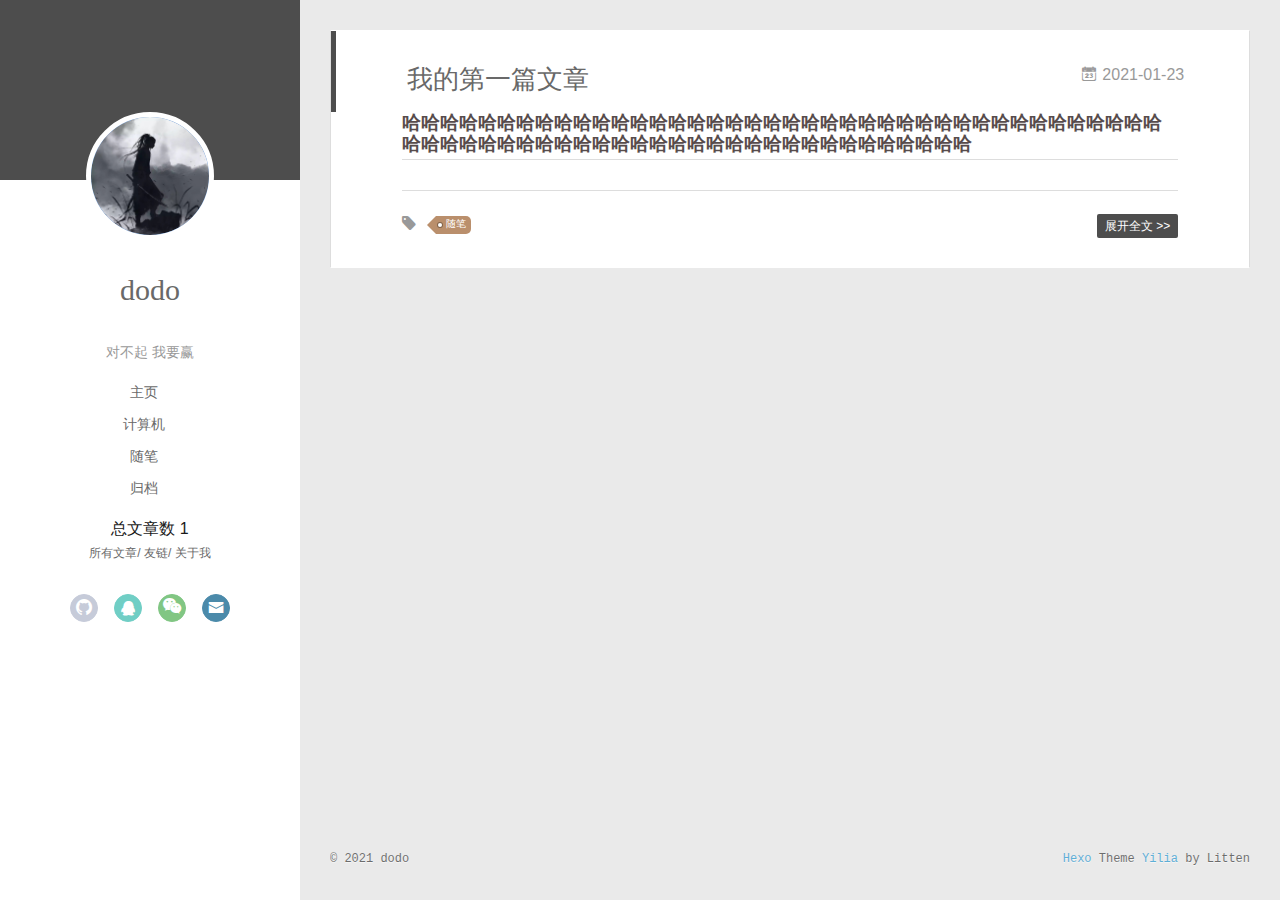
==== index.html @ e8fd7db4 "Site updated: 2021-01-23 18:17:33" ====
<!DOCTYPE html>
<html>
<head>
  <meta charset="utf-8">
  
  <meta name="renderer" content="webkit">
  <meta http-equiv="X-UA-Compatible" content="IE=edge" >
  <link rel="dns-prefetch" href="http://example.com">
  <title>dodoのBlog</title>
  <meta name="viewport" content="width=device-width, initial-scale=1, maximum-scale=1">
  <meta property="og:type" content="website">
<meta property="og:title" content="dodoのBlog">
<meta property="og:url" content="http://example.com/index.html">
<meta property="og:site_name" content="dodoのBlog">
<meta property="og:locale" content="zh_CN">
<meta property="article:author" content="dodo">
<meta name="twitter:card" content="summary">
  
    <link rel="alternative" href="/atom.xml" title="dodoのBlog" type="application/atom+xml">
  
  
    <link rel="icon" href="/assets/logo.png">
  
  <link rel="stylesheet" type="text/css" href="/./main.0cf68a.css">
  <style type="text/css">
  
    #container.show {
      background: linear-gradient(200deg,#a0cfe4,#e8c37e);
    }
  </style>
  

  

<meta name="generator" content="Hexo 5.3.0"></head>

<body>
  <div id="container" q-class="show:isCtnShow">
    <canvas id="anm-canvas" class="anm-canvas"></canvas>
    <div class="left-col" q-class="show:isShow">
      
<div class="overlay" style="background: #4d4d4d"></div>
<div class="intrude-less">
	<header id="header" class="inner">
		<a href="/" class="profilepic">
			<img src="/assets/head.jpg" class="js-avatar">
		</a>
		<hgroup>
		  <h1 class="header-author"><a href="/">dodo</a></h1>
		</hgroup>
		
		<p class="header-subtitle">对不起 我要赢</p>
		

		<nav class="header-menu">
			<ul>
			
				<li><a href="/">主页</a></li>
	        
				<li><a href="/tags/%E8%AE%A1%E7%AE%97%E6%9C%BA/">计算机</a></li>
	        
				<li><a href="/tags/%E9%9A%8F%E7%AC%94/">随笔</a></li>
	        
				<li><a href="/archives/index.html">归档</a></li>
	        
			</ul>
		</nav>
		<nav>
   			 总文章数 1
		</nav>
		<nav class="header-smart-menu">
    		
    			
    			<a q-on="click: openSlider(e, 'innerArchive')" href="javascript:void(0)">所有文章</a>
    			
            
    			
    			<a q-on="click: openSlider(e, 'friends')" href="javascript:void(0)">友链</a>
    			
            
    			
    			<a q-on="click: openSlider(e, 'aboutme')" href="javascript:void(0)">关于我</a>
    			
            
		</nav>
		<nav class="header-nav">
			<div class="social">
				
					<a class="github" target="_blank" href="https://github.com/dodo1118" title="github"><i class="icon-github"></i></a>
		        
					<a class="qq" target="_blank" href="/assets/qq.jpg" title="qq"><i class="icon-qq"></i></a>
		        
					<a class="weixin" target="_blank" href="/assets/wechat.jpg" title="weixin"><i class="icon-weixin"></i></a>
		        
					<a class="mail" target="_blank" href="mailto:2309106919@qq.com" title="mail"><i class="icon-mail"></i></a>
		        
			</div>
		</nav>
	</header>		
</div>

    </div>
    <div class="mid-col" q-class="show:isShow,hide:isShow|isFalse">
      
<nav id="mobile-nav">
  	<div class="overlay js-overlay" style="background: #4d4d4d"></div>
	<div class="btnctn js-mobile-btnctn">
  		<div class="slider-trigger list" q-on="click: openSlider(e)"><i class="icon icon-sort"></i></div>
	</div>
	<div class="intrude-less">
		<header id="header" class="inner">
			<div class="profilepic">
				<img src="/assets/head.jpg" class="js-avatar">
			</div>
			<hgroup>
			  <h1 class="header-author js-header-author">dodo</h1>
			</hgroup>
			
			<p class="header-subtitle"><i class="icon icon-quo-left"></i>对不起 我要赢<i class="icon icon-quo-right"></i></p>
			
			
			
				
			
				
			
				
			
				
			
			
			
			<nav class="header-nav">
				<div class="social">
					
						<a class="github" target="_blank" href="https://github.com/dodo1118" title="github"><i class="icon-github"></i></a>
			        
						<a class="qq" target="_blank" href="/assets/qq.jpg" title="qq"><i class="icon-qq"></i></a>
			        
						<a class="weixin" target="_blank" href="/assets/wechat.jpg" title="weixin"><i class="icon-weixin"></i></a>
			        
						<a class="mail" target="_blank" href="mailto:2309106919@qq.com" title="mail"><i class="icon-mail"></i></a>
			        
				</div>
			</nav>

			<nav class="header-menu js-header-menu">
				<ul style="width: 70%">
				
				
					<li style="width: 25%"><a href="/">主页</a></li>
		        
					<li style="width: 25%"><a href="/tags/%E8%AE%A1%E7%AE%97%E6%9C%BA/">计算机</a></li>
		        
					<li style="width: 25%"><a href="/tags/%E9%9A%8F%E7%AC%94/">随笔</a></li>
		        
					<li style="width: 25%"><a href="/archives/index.html">归档</a></li>
		        
				</ul>
			</nav>
		</header>				
	</div>
	<div class="mobile-mask" style="display:none" q-show="isShow"></div>
</nav>

      <div id="wrapper" class="body-wrap">
        <div class="menu-l">
          <div class="canvas-wrap">
            <canvas data-colors="#eaeaea" data-sectionHeight="100" data-contentId="js-content" id="myCanvas1" class="anm-canvas"></canvas>
          </div>
          <div id="js-content" class="content-ll">
            
  
    <article id="post-我的第一篇文章" class="article article-type-post  article-index" itemscope itemprop="blogPost">
  <div class="article-inner">
    
      <header class="article-header">
        
  
    <h1 itemprop="name">
      <a class="article-title" href="/2021/01/23/%E6%88%91%E7%9A%84%E7%AC%AC%E4%B8%80%E7%AF%87%E6%96%87%E7%AB%A0/">我的第一篇文章</a>
    </h1>
  

        
        <a href="/2021/01/23/%E6%88%91%E7%9A%84%E7%AC%AC%E4%B8%80%E7%AF%87%E6%96%87%E7%AB%A0/" class="archive-article-date">
  	<time datetime="2021-01-23T09:23:35.000Z" itemprop="datePublished"><i class="icon-calendar icon"></i>2021-01-23</time>
</a>
        
      </header>
    
    <div class="article-entry" itemprop="articleBody">
      
        <h3 id="哈哈哈哈哈哈哈哈哈哈哈哈哈哈哈哈哈哈哈哈哈哈哈哈哈哈哈哈哈哈哈哈哈哈哈哈哈哈哈哈哈哈哈哈哈哈哈哈哈哈哈哈哈哈哈哈哈哈哈哈哈哈哈哈哈哈哈哈哈哈哈哈哈哈哈哈哈哈哈哈哈哈哈哈哈哈哈哈哈哈哈哈哈哈哈哈哈哈哈哈哈哈哈哈哈哈哈哈哈哈哈哈哈哈哈哈哈哈哈哈哈哈哈哈哈哈哈哈哈哈哈哈哈哈哈哈哈哈哈哈哈哈哈哈哈哈哈哈哈哈哈哈哈哈哈哈哈哈哈哈哈哈哈哈哈哈哈哈哈哈哈哈哈哈哈哈哈哈哈哈哈哈哈哈哈哈哈哈哈哈哈哈哈哈哈哈哈哈哈哈哈哈哈哈哈哈哈哈哈哈哈哈哈哈哈哈哈哈哈哈哈哈哈哈哈哈哈哈哈哈哈哈哈哈哈哈哈哈哈哈哈哈哈哈哈哈哈哈哈哈哈哈哈哈哈哈哈哈哈哈哈哈哈哈哈哈哈哈哈哈哈哈哈哈哈哈哈哈哈哈哈哈哈哈哈哈哈哈哈哈哈哈哈哈哈哈哈哈哈哈哈哈哈哈哈哈哈哈哈哈哈哈哈哈哈哈哈哈哈哈哈哈哈哈哈哈哈哈哈哈哈哈哈哈哈哈哈哈哈哈哈哈哈哈哈哈哈哈哈哈哈哈哈哈哈哈哈哈哈哈哈哈哈哈哈哈哈哈哈哈哈哈哈哈哈哈哈哈哈哈哈哈哈哈哈哈哈哈哈哈哈哈哈哈哈哈哈哈哈哈哈哈哈哈哈哈哈哈哈哈哈哈哈哈哈哈哈哈哈哈哈哈哈哈哈哈哈哈哈哈哈哈"><a href="#哈哈哈哈哈哈哈哈哈哈哈哈哈哈哈哈哈哈哈哈哈哈哈哈哈哈哈哈哈哈哈哈哈哈哈哈哈哈哈哈哈哈哈哈哈哈哈哈哈哈哈哈哈哈哈哈哈哈哈哈哈哈哈哈哈哈哈哈哈哈哈哈哈哈哈哈哈哈哈哈哈哈哈哈哈哈哈哈哈哈哈哈哈哈哈哈哈哈哈哈哈哈哈哈哈哈哈哈哈哈哈哈哈哈哈哈哈哈哈哈哈哈哈哈哈哈哈哈哈哈哈哈哈哈哈哈哈哈哈哈哈哈哈哈哈哈哈哈哈哈哈哈哈哈哈哈哈哈哈哈哈哈哈哈哈哈哈哈哈哈哈哈哈哈哈哈哈哈哈哈哈哈哈哈哈哈哈哈哈哈哈哈哈哈哈哈哈哈哈哈哈哈哈哈哈哈哈哈哈哈哈哈哈哈哈哈哈哈哈哈哈哈哈哈哈哈哈哈哈哈哈哈哈哈哈哈哈哈哈哈哈哈哈哈哈哈哈哈哈哈哈哈哈哈哈哈哈哈哈哈哈哈哈哈哈哈哈哈哈哈哈哈哈哈哈哈哈哈哈哈哈哈哈哈哈哈哈哈哈哈哈哈哈哈哈哈哈哈哈哈哈哈哈哈哈哈哈哈哈哈哈哈哈哈哈哈哈哈哈哈哈哈哈哈哈哈哈哈哈哈哈哈哈哈哈哈哈哈哈哈哈哈哈哈哈哈哈哈哈哈哈哈哈哈哈哈哈哈哈哈哈哈哈哈哈哈哈哈哈哈哈哈哈哈哈哈哈哈哈哈哈哈哈哈哈哈哈哈哈哈哈哈哈哈哈哈哈哈哈哈哈哈哈哈哈哈哈哈哈哈哈哈哈哈哈哈哈哈哈哈哈哈哈哈哈哈哈哈哈哈哈哈" class="headerlink" title="哈哈哈哈哈哈哈哈哈哈哈哈哈哈哈哈哈哈哈哈哈哈哈哈哈哈哈哈哈哈哈哈哈哈哈哈哈哈哈哈哈哈哈哈哈哈哈哈哈哈哈哈哈哈哈哈哈哈哈哈哈哈哈哈哈哈哈哈哈哈哈哈哈哈哈哈哈哈哈哈哈哈哈哈哈哈哈哈哈哈哈哈哈哈哈哈哈哈哈哈哈哈哈哈哈哈哈哈哈哈哈哈哈哈哈哈哈哈哈哈哈哈哈哈哈哈哈哈哈哈哈哈哈哈哈哈哈哈哈哈哈哈哈哈哈哈哈哈哈哈哈哈哈哈哈哈哈哈哈哈哈哈哈哈哈哈哈哈哈哈哈哈哈哈哈哈哈哈哈哈哈哈哈哈哈哈哈哈哈哈哈哈哈哈哈哈哈哈哈哈哈哈哈哈哈哈哈哈哈哈哈哈哈哈哈哈哈哈哈哈哈哈哈哈哈哈哈哈哈哈哈哈哈哈哈哈哈哈哈哈哈哈哈哈哈哈哈哈哈哈哈哈哈哈哈哈哈哈哈哈哈哈哈哈哈哈哈哈哈哈哈哈哈哈哈哈哈哈哈哈哈哈哈哈哈哈哈哈哈哈哈哈哈哈哈哈哈哈哈哈哈哈哈哈哈哈哈哈哈哈哈哈哈哈哈哈哈哈哈哈哈哈哈哈哈哈哈哈哈哈哈哈哈哈哈哈哈哈哈哈哈哈哈哈哈哈哈哈哈哈哈哈哈哈哈哈哈哈哈哈哈哈哈哈哈哈哈哈哈哈哈哈哈哈哈哈哈哈哈哈哈哈哈哈哈哈哈哈哈哈哈哈哈哈哈哈哈哈哈哈哈哈哈哈哈哈哈哈哈哈哈哈哈哈哈哈哈哈哈哈哈哈哈哈哈哈哈哈哈哈哈哈"></a>哈哈哈哈哈哈哈哈哈哈哈哈哈哈哈哈哈哈哈哈哈哈哈哈哈哈哈哈哈哈哈哈哈哈哈哈哈哈哈哈哈哈哈哈哈哈哈哈哈哈哈哈哈哈哈哈哈哈哈哈哈哈哈哈哈哈哈哈哈哈
        
      

      
    </div>
    <div class="article-info article-info-index">
      
      
	<div class="article-tag tagcloud">
		<i class="icon-price-tags icon"></i>
		<ul class="article-tag-list">
			 
        		<li class="article-tag-list-item">
        			<a href="javascript:void(0)" class="js-tag article-tag-list-link color3">随笔</a>
        		</li>
      		
		</ul>
	</div>

      

      
        <p class="article-more-link">
          <a class="article-more-a" href="/2021/01/23/%E6%88%91%E7%9A%84%E7%AC%AC%E4%B8%80%E7%AF%87%E6%96%87%E7%AB%A0/">展开全文 >></a>
        </p>
      

      
      <div class="clearfix"></div>
    </div>
  </div>
</article>

<aside class="wrap-side-operation">
    <div class="mod-side-operation">
        
        <div class="jump-container" id="js-jump-container" style="display:none;">
            <a href="javascript:void(0)" class="mod-side-operation__jump-to-top">
                <i class="icon-font icon-back"></i>
            </a>
            <div id="js-jump-plan-container" class="jump-plan-container" style="top: -11px;">
                <i class="icon-font icon-plane jump-plane"></i>
            </div>
        </div>
        
        
    </div>
</aside>




  
  


          </div>
        </div>
      </div>
      <footer id="footer">
  <div class="outer">
    <div id="footer-info">
    	<div class="footer-left">
    		&copy; 2021 dodo
    	</div>
      	<div class="footer-right">
      		<a href="http://hexo.io/" target="_blank">Hexo</a>  Theme <a href="https://github.com/litten/hexo-theme-yilia" target="_blank">Yilia</a> by Litten
      	</div>
    </div>
  </div>
</footer>

    </div>
    <script>
	var yiliaConfig = {
		mathjax: false,
		isHome: true,
		isPost: false,
		isArchive: false,
		isTag: false,
		isCategory: false,
		open_in_new: false,
		toc_hide_index: true,
		root: "/",
		innerArchive: true,
		showTags: false
	}
</script>

<script>!function(t){function n(e){if(r[e])return r[e].exports;var i=r[e]={exports:{},id:e,loaded:!1};return t[e].call(i.exports,i,i.exports,n),i.loaded=!0,i.exports}var r={};n.m=t,n.c=r,n.p="./",n(0)}([function(t,n,r){r(195),t.exports=r(191)},function(t,n,r){var e=r(3),i=r(52),o=r(27),u=r(28),c=r(53),f="prototype",a=function(t,n,r){var s,l,h,v,p=t&a.F,d=t&a.G,y=t&a.S,g=t&a.P,b=t&a.B,m=d?e:y?e[n]||(e[n]={}):(e[n]||{})[f],x=d?i:i[n]||(i[n]={}),w=x[f]||(x[f]={});d&&(r=n);for(s in r)l=!p&&m&&void 0!==m[s],h=(l?m:r)[s],v=b&&l?c(h,e):g&&"function"==typeof h?c(Function.call,h):h,m&&u(m,s,h,t&a.U),x[s]!=h&&o(x,s,v),g&&w[s]!=h&&(w[s]=h)};e.core=i,a.F=1,a.G=2,a.S=4,a.P=8,a.B=16,a.W=32,a.U=64,a.R=128,t.exports=a},function(t,n,r){var e=r(6);t.exports=function(t){if(!e(t))throw TypeError(t+" is not an object!");return t}},function(t,n){var r=t.exports="undefined"!=typeof window&&window.Math==Math?window:"undefined"!=typeof self&&self.Math==Math?self:Function("return this")();"number"==typeof __g&&(__g=r)},function(t,n){t.exports=function(t){try{return!!t()}catch(t){return!0}}},function(t,n){var r=t.exports="undefined"!=typeof window&&window.Math==Math?window:"undefined"!=typeof self&&self.Math==Math?self:Function("return this")();"number"==typeof __g&&(__g=r)},function(t,n){t.exports=function(t){return"object"==typeof t?null!==t:"function"==typeof t}},function(t,n,r){var e=r(126)("wks"),i=r(76),o=r(3).Symbol,u="function"==typeof o;(t.exports=function(t){return e[t]||(e[t]=u&&o[t]||(u?o:i)("Symbol."+t))}).store=e},function(t,n){var r={}.hasOwnProperty;t.exports=function(t,n){return r.call(t,n)}},function(t,n,r){var e=r(94),i=r(33);t.exports=function(t){return e(i(t))}},function(t,n,r){t.exports=!r(4)(function(){return 7!=Object.defineProperty({},"a",{get:function(){return 7}}).a})},function(t,n,r){var e=r(2),i=r(167),o=r(50),u=Object.defineProperty;n.f=r(10)?Object.defineProperty:function(t,n,r){if(e(t),n=o(n,!0),e(r),i)try{return u(t,n,r)}catch(t){}if("get"in r||"set"in r)throw TypeError("Accessors not supported!");return"value"in r&&(t[n]=r.value),t}},function(t,n,r){t.exports=!r(18)(function(){return 7!=Object.defineProperty({},"a",{get:function(){return 7}}).a})},function(t,n,r){var e=r(14),i=r(22);t.exports=r(12)?function(t,n,r){return e.f(t,n,i(1,r))}:function(t,n,r){return t[n]=r,t}},function(t,n,r){var e=r(20),i=r(58),o=r(42),u=Object.defineProperty;n.f=r(12)?Object.defineProperty:function(t,n,r){if(e(t),n=o(n,!0),e(r),i)try{return u(t,n,r)}catch(t){}if("get"in r||"set"in r)throw TypeError("Accessors not supported!");return"value"in r&&(t[n]=r.value),t}},function(t,n,r){var e=r(40)("wks"),i=r(23),o=r(5).Symbol,u="function"==typeof o;(t.exports=function(t){return e[t]||(e[t]=u&&o[t]||(u?o:i)("Symbol."+t))}).store=e},function(t,n,r){var e=r(67),i=Math.min;t.exports=function(t){return t>0?i(e(t),9007199254740991):0}},function(t,n,r){var e=r(46);t.exports=function(t){return Object(e(t))}},function(t,n){t.exports=function(t){try{return!!t()}catch(t){return!0}}},function(t,n,r){var e=r(63),i=r(34);t.exports=Object.keys||function(t){return e(t,i)}},function(t,n,r){var e=r(21);t.exports=function(t){if(!e(t))throw TypeError(t+" is not an object!");return t}},function(t,n){t.exports=function(t){return"object"==typeof t?null!==t:"function"==typeof t}},function(t,n){t.exports=function(t,n){return{enumerable:!(1&t),configurable:!(2&t),writable:!(4&t),value:n}}},function(t,n){var r=0,e=Math.random();t.exports=function(t){return"Symbol(".concat(void 0===t?"":t,")_",(++r+e).toString(36))}},function(t,n){var r={}.hasOwnProperty;t.exports=function(t,n){return r.call(t,n)}},function(t,n){var r=t.exports={version:"2.4.0"};"number"==typeof __e&&(__e=r)},function(t,n){t.exports=function(t){if("function"!=typeof t)throw TypeError(t+" is not a function!");return t}},function(t,n,r){var e=r(11),i=r(66);t.exports=r(10)?function(t,n,r){return e.f(t,n,i(1,r))}:function(t,n,r){return t[n]=r,t}},function(t,n,r){var e=r(3),i=r(27),o=r(24),u=r(76)("src"),c="toString",f=Function[c],a=(""+f).split(c);r(52).inspectSource=function(t){return f.call(t)},(t.exports=function(t,n,r,c){var f="function"==typeof r;f&&(o(r,"name")||i(r,"name",n)),t[n]!==r&&(f&&(o(r,u)||i(r,u,t[n]?""+t[n]:a.join(String(n)))),t===e?t[n]=r:c?t[n]?t[n]=r:i(t,n,r):(delete t[n],i(t,n,r)))})(Function.prototype,c,function(){return"function"==typeof this&&this[u]||f.call(this)})},function(t,n,r){var e=r(1),i=r(4),o=r(46),u=function(t,n,r,e){var i=String(o(t)),u="<"+n;return""!==r&&(u+=" "+r+'="'+String(e).replace(/"/g,"&quot;")+'"'),u+">"+i+"</"+n+">"};t.exports=function(t,n){var r={};r[t]=n(u),e(e.P+e.F*i(function(){var n=""[t]('"');return n!==n.toLowerCase()||n.split('"').length>3}),"String",r)}},function(t,n,r){var e=r(115),i=r(46);t.exports=function(t){return e(i(t))}},function(t,n,r){var e=r(116),i=r(66),o=r(30),u=r(50),c=r(24),f=r(167),a=Object.getOwnPropertyDescriptor;n.f=r(10)?a:function(t,n){if(t=o(t),n=u(n,!0),f)try{return a(t,n)}catch(t){}if(c(t,n))return i(!e.f.call(t,n),t[n])}},function(t,n,r){var e=r(24),i=r(17),o=r(145)("IE_PROTO"),u=Object.prototype;t.exports=Object.getPrototypeOf||function(t){return t=i(t),e(t,o)?t[o]:"function"==typeof t.constructor&&t instanceof t.constructor?t.constructor.prototype:t instanceof Object?u:null}},function(t,n){t.exports=function(t){if(void 0==t)throw TypeError("Can't call method on  "+t);return t}},function(t,n){t.exports="constructor,hasOwnProperty,isPrototypeOf,propertyIsEnumerable,toLocaleString,toString,valueOf".split(",")},function(t,n){t.exports={}},function(t,n){t.exports=!0},function(t,n){n.f={}.propertyIsEnumerable},function(t,n,r){var e=r(14).f,i=r(8),o=r(15)("toStringTag");t.exports=function(t,n,r){t&&!i(t=r?t:t.prototype,o)&&e(t,o,{configurable:!0,value:n})}},function(t,n,r){var e=r(40)("keys"),i=r(23);t.exports=function(t){return e[t]||(e[t]=i(t))}},function(t,n,r){var e=r(5),i="__core-js_shared__",o=e[i]||(e[i]={});t.exports=function(t){return o[t]||(o[t]={})}},function(t,n){var r=Math.ceil,e=Math.floor;t.exports=function(t){return isNaN(t=+t)?0:(t>0?e:r)(t)}},function(t,n,r){var e=r(21);t.exports=function(t,n){if(!e(t))return t;var r,i;if(n&&"function"==typeof(r=t.toString)&&!e(i=r.call(t)))return i;if("function"==typeof(r=t.valueOf)&&!e(i=r.call(t)))return i;if(!n&&"function"==typeof(r=t.toString)&&!e(i=r.call(t)))return i;throw TypeError("Can't convert object to primitive value")}},function(t,n,r){var e=r(5),i=r(25),o=r(36),u=r(44),c=r(14).f;t.exports=function(t){var n=i.Symbol||(i.Symbol=o?{}:e.Symbol||{});"_"==t.charAt(0)||t in n||c(n,t,{value:u.f(t)})}},function(t,n,r){n.f=r(15)},function(t,n){var r={}.toString;t.exports=function(t){return r.call(t).slice(8,-1)}},function(t,n){t.exports=function(t){if(void 0==t)throw TypeError("Can't call method on  "+t);return t}},function(t,n,r){var e=r(4);t.exports=function(t,n){return!!t&&e(function(){n?t.call(null,function(){},1):t.call(null)})}},function(t,n,r){var e=r(53),i=r(115),o=r(17),u=r(16),c=r(203);t.exports=function(t,n){var r=1==t,f=2==t,a=3==t,s=4==t,l=6==t,h=5==t||l,v=n||c;return function(n,c,p){for(var d,y,g=o(n),b=i(g),m=e(c,p,3),x=u(b.length),w=0,S=r?v(n,x):f?v(n,0):void 0;x>w;w++)if((h||w in b)&&(d=b[w],y=m(d,w,g),t))if(r)S[w]=y;else if(y)switch(t){case 3:return!0;case 5:return d;case 6:return w;case 2:S.push(d)}else if(s)return!1;return l?-1:a||s?s:S}}},function(t,n,r){var e=r(1),i=r(52),o=r(4);t.exports=function(t,n){var r=(i.Object||{})[t]||Object[t],u={};u[t]=n(r),e(e.S+e.F*o(function(){r(1)}),"Object",u)}},function(t,n,r){var e=r(6);t.exports=function(t,n){if(!e(t))return t;var r,i;if(n&&"function"==typeof(r=t.toString)&&!e(i=r.call(t)))return i;if("function"==typeof(r=t.valueOf)&&!e(i=r.call(t)))return i;if(!n&&"function"==typeof(r=t.toString)&&!e(i=r.call(t)))return i;throw TypeError("Can't convert object to primitive value")}},function(t,n,r){var e=r(5),i=r(25),o=r(91),u=r(13),c="prototype",f=function(t,n,r){var a,s,l,h=t&f.F,v=t&f.G,p=t&f.S,d=t&f.P,y=t&f.B,g=t&f.W,b=v?i:i[n]||(i[n]={}),m=b[c],x=v?e:p?e[n]:(e[n]||{})[c];v&&(r=n);for(a in r)(s=!h&&x&&void 0!==x[a])&&a in b||(l=s?x[a]:r[a],b[a]=v&&"function"!=typeof x[a]?r[a]:y&&s?o(l,e):g&&x[a]==l?function(t){var n=function(n,r,e){if(this instanceof t){switch(arguments.length){case 0:return new t;case 1:return new t(n);case 2:return new t(n,r)}return new t(n,r,e)}return t.apply(this,arguments)};return n[c]=t[c],n}(l):d&&"function"==typeof l?o(Function.call,l):l,d&&((b.virtual||(b.virtual={}))[a]=l,t&f.R&&m&&!m[a]&&u(m,a,l)))};f.F=1,f.G=2,f.S=4,f.P=8,f.B=16,f.W=32,f.U=64,f.R=128,t.exports=f},function(t,n){var r=t.exports={version:"2.4.0"};"number"==typeof __e&&(__e=r)},function(t,n,r){var e=r(26);t.exports=function(t,n,r){if(e(t),void 0===n)return t;switch(r){case 1:return function(r){return t.call(n,r)};case 2:return function(r,e){return t.call(n,r,e)};case 3:return function(r,e,i){return t.call(n,r,e,i)}}return function(){return t.apply(n,arguments)}}},function(t,n,r){var e=r(183),i=r(1),o=r(126)("metadata"),u=o.store||(o.store=new(r(186))),c=function(t,n,r){var i=u.get(t);if(!i){if(!r)return;u.set(t,i=new e)}var o=i.get(n);if(!o){if(!r)return;i.set(n,o=new e)}return o},f=function(t,n,r){var e=c(n,r,!1);return void 0!==e&&e.has(t)},a=function(t,n,r){var e=c(n,r,!1);return void 0===e?void 0:e.get(t)},s=function(t,n,r,e){c(r,e,!0).set(t,n)},l=function(t,n){var r=c(t,n,!1),e=[];return r&&r.forEach(function(t,n){e.push(n)}),e},h=function(t){return void 0===t||"symbol"==typeof t?t:String(t)},v=function(t){i(i.S,"Reflect",t)};t.exports={store:u,map:c,has:f,get:a,set:s,keys:l,key:h,exp:v}},function(t,n,r){"use strict";if(r(10)){var e=r(69),i=r(3),o=r(4),u=r(1),c=r(127),f=r(152),a=r(53),s=r(68),l=r(66),h=r(27),v=r(73),p=r(67),d=r(16),y=r(75),g=r(50),b=r(24),m=r(180),x=r(114),w=r(6),S=r(17),_=r(137),O=r(70),E=r(32),P=r(71).f,j=r(154),F=r(76),M=r(7),A=r(48),N=r(117),T=r(146),I=r(155),k=r(80),L=r(123),R=r(74),C=r(130),D=r(160),U=r(11),W=r(31),G=U.f,B=W.f,V=i.RangeError,z=i.TypeError,q=i.Uint8Array,K="ArrayBuffer",J="Shared"+K,Y="BYTES_PER_ELEMENT",H="prototype",$=Array[H],X=f.ArrayBuffer,Q=f.DataView,Z=A(0),tt=A(2),nt=A(3),rt=A(4),et=A(5),it=A(6),ot=N(!0),ut=N(!1),ct=I.values,ft=I.keys,at=I.entries,st=$.lastIndexOf,lt=$.reduce,ht=$.reduceRight,vt=$.join,pt=$.sort,dt=$.slice,yt=$.toString,gt=$.toLocaleString,bt=M("iterator"),mt=M("toStringTag"),xt=F("typed_constructor"),wt=F("def_constructor"),St=c.CONSTR,_t=c.TYPED,Ot=c.VIEW,Et="Wrong length!",Pt=A(1,function(t,n){return Tt(T(t,t[wt]),n)}),jt=o(function(){return 1===new q(new Uint16Array([1]).buffer)[0]}),Ft=!!q&&!!q[H].set&&o(function(){new q(1).set({})}),Mt=function(t,n){if(void 0===t)throw z(Et);var r=+t,e=d(t);if(n&&!m(r,e))throw V(Et);return e},At=function(t,n){var r=p(t);if(r<0||r%n)throw V("Wrong offset!");return r},Nt=function(t){if(w(t)&&_t in t)return t;throw z(t+" is not a typed array!")},Tt=function(t,n){if(!(w(t)&&xt in t))throw z("It is not a typed array constructor!");return new t(n)},It=function(t,n){return kt(T(t,t[wt]),n)},kt=function(t,n){for(var r=0,e=n.length,i=Tt(t,e);e>r;)i[r]=n[r++];return i},Lt=function(t,n,r){G(t,n,{get:function(){return this._d[r]}})},Rt=function(t){var n,r,e,i,o,u,c=S(t),f=arguments.length,s=f>1?arguments[1]:void 0,l=void 0!==s,h=j(c);if(void 0!=h&&!_(h)){for(u=h.call(c),e=[],n=0;!(o=u.next()).done;n++)e.push(o.value);c=e}for(l&&f>2&&(s=a(s,arguments[2],2)),n=0,r=d(c.length),i=Tt(this,r);r>n;n++)i[n]=l?s(c[n],n):c[n];return i},Ct=function(){for(var t=0,n=arguments.length,r=Tt(this,n);n>t;)r[t]=arguments[t++];return r},Dt=!!q&&o(function(){gt.call(new q(1))}),Ut=function(){return gt.apply(Dt?dt.call(Nt(this)):Nt(this),arguments)},Wt={copyWithin:function(t,n){return D.call(Nt(this),t,n,arguments.length>2?arguments[2]:void 0)},every:function(t){return rt(Nt(this),t,arguments.length>1?arguments[1]:void 0)},fill:function(t){return C.apply(Nt(this),arguments)},filter:function(t){return It(this,tt(Nt(this),t,arguments.length>1?arguments[1]:void 0))},find:function(t){return et(Nt(this),t,arguments.length>1?arguments[1]:void 0)},findIndex:function(t){return it(Nt(this),t,arguments.length>1?arguments[1]:void 0)},forEach:function(t){Z(Nt(this),t,arguments.length>1?arguments[1]:void 0)},indexOf:function(t){return ut(Nt(this),t,arguments.length>1?arguments[1]:void 0)},includes:function(t){return ot(Nt(this),t,arguments.length>1?arguments[1]:void 0)},join:function(t){return vt.apply(Nt(this),arguments)},lastIndexOf:function(t){return st.apply(Nt(this),arguments)},map:function(t){return Pt(Nt(this),t,arguments.length>1?arguments[1]:void 0)},reduce:function(t){return lt.apply(Nt(this),arguments)},reduceRight:function(t){return ht.apply(Nt(this),arguments)},reverse:function(){for(var t,n=this,r=Nt(n).length,e=Math.floor(r/2),i=0;i<e;)t=n[i],n[i++]=n[--r],n[r]=t;return n},some:function(t){return nt(Nt(this),t,arguments.length>1?arguments[1]:void 0)},sort:function(t){return pt.call(Nt(this),t)},subarray:function(t,n){var r=Nt(this),e=r.length,i=y(t,e);return new(T(r,r[wt]))(r.buffer,r.byteOffset+i*r.BYTES_PER_ELEMENT,d((void 0===n?e:y(n,e))-i))}},Gt=function(t,n){return It(this,dt.call(Nt(this),t,n))},Bt=function(t){Nt(this);var n=At(arguments[1],1),r=this.length,e=S(t),i=d(e.length),o=0;if(i+n>r)throw V(Et);for(;o<i;)this[n+o]=e[o++]},Vt={entries:function(){return at.call(Nt(this))},keys:function(){return ft.call(Nt(this))},values:function(){return ct.call(Nt(this))}},zt=function(t,n){return w(t)&&t[_t]&&"symbol"!=typeof n&&n in t&&String(+n)==String(n)},qt=function(t,n){return zt(t,n=g(n,!0))?l(2,t[n]):B(t,n)},Kt=function(t,n,r){return!(zt(t,n=g(n,!0))&&w(r)&&b(r,"value"))||b(r,"get")||b(r,"set")||r.configurable||b(r,"writable")&&!r.writable||b(r,"enumerable")&&!r.enumerable?G(t,n,r):(t[n]=r.value,t)};St||(W.f=qt,U.f=Kt),u(u.S+u.F*!St,"Object",{getOwnPropertyDescriptor:qt,defineProperty:Kt}),o(function(){yt.call({})})&&(yt=gt=function(){return vt.call(this)});var Jt=v({},Wt);v(Jt,Vt),h(Jt,bt,Vt.values),v(Jt,{slice:Gt,set:Bt,constructor:function(){},toString:yt,toLocaleString:Ut}),Lt(Jt,"buffer","b"),Lt(Jt,"byteOffset","o"),Lt(Jt,"byteLength","l"),Lt(Jt,"length","e"),G(Jt,mt,{get:function(){return this[_t]}}),t.exports=function(t,n,r,f){f=!!f;var a=t+(f?"Clamped":"")+"Array",l="Uint8Array"!=a,v="get"+t,p="set"+t,y=i[a],g=y||{},b=y&&E(y),m=!y||!c.ABV,S={},_=y&&y[H],j=function(t,r){var e=t._d;return e.v[v](r*n+e.o,jt)},F=function(t,r,e){var i=t._d;f&&(e=(e=Math.round(e))<0?0:e>255?255:255&e),i.v[p](r*n+i.o,e,jt)},M=function(t,n){G(t,n,{get:function(){return j(this,n)},set:function(t){return F(this,n,t)},enumerable:!0})};m?(y=r(function(t,r,e,i){s(t,y,a,"_d");var o,u,c,f,l=0,v=0;if(w(r)){if(!(r instanceof X||(f=x(r))==K||f==J))return _t in r?kt(y,r):Rt.call(y,r);o=r,v=At(e,n);var p=r.byteLength;if(void 0===i){if(p%n)throw V(Et);if((u=p-v)<0)throw V(Et)}else if((u=d(i)*n)+v>p)throw V(Et);c=u/n}else c=Mt(r,!0),u=c*n,o=new X(u);for(h(t,"_d",{b:o,o:v,l:u,e:c,v:new Q(o)});l<c;)M(t,l++)}),_=y[H]=O(Jt),h(_,"constructor",y)):L(function(t){new y(null),new y(t)},!0)||(y=r(function(t,r,e,i){s(t,y,a);var o;return w(r)?r instanceof X||(o=x(r))==K||o==J?void 0!==i?new g(r,At(e,n),i):void 0!==e?new g(r,At(e,n)):new g(r):_t in r?kt(y,r):Rt.call(y,r):new g(Mt(r,l))}),Z(b!==Function.prototype?P(g).concat(P(b)):P(g),function(t){t in y||h(y,t,g[t])}),y[H]=_,e||(_.constructor=y));var A=_[bt],N=!!A&&("values"==A.name||void 0==A.name),T=Vt.values;h(y,xt,!0),h(_,_t,a),h(_,Ot,!0),h(_,wt,y),(f?new y(1)[mt]==a:mt in _)||G(_,mt,{get:function(){return a}}),S[a]=y,u(u.G+u.W+u.F*(y!=g),S),u(u.S,a,{BYTES_PER_ELEMENT:n,from:Rt,of:Ct}),Y in _||h(_,Y,n),u(u.P,a,Wt),R(a),u(u.P+u.F*Ft,a,{set:Bt}),u(u.P+u.F*!N,a,Vt),u(u.P+u.F*(_.toString!=yt),a,{toString:yt}),u(u.P+u.F*o(function(){new y(1).slice()}),a,{slice:Gt}),u(u.P+u.F*(o(function(){return[1,2].toLocaleString()!=new y([1,2]).toLocaleString()})||!o(function(){_.toLocaleString.call([1,2])})),a,{toLocaleString:Ut}),k[a]=N?A:T,e||N||h(_,bt,T)}}else t.exports=function(){}},function(t,n){var r={}.toString;t.exports=function(t){return r.call(t).slice(8,-1)}},function(t,n,r){var e=r(21),i=r(5).document,o=e(i)&&e(i.createElement);t.exports=function(t){return o?i.createElement(t):{}}},function(t,n,r){t.exports=!r(12)&&!r(18)(function(){return 7!=Object.defineProperty(r(57)("div"),"a",{get:function(){return 7}}).a})},function(t,n,r){"use strict";var e=r(36),i=r(51),o=r(64),u=r(13),c=r(8),f=r(35),a=r(96),s=r(38),l=r(103),h=r(15)("iterator"),v=!([].keys&&"next"in[].keys()),p="keys",d="values",y=function(){return this};t.exports=function(t,n,r,g,b,m,x){a(r,n,g);var w,S,_,O=function(t){if(!v&&t in F)return F[t];switch(t){case p:case d:return function(){return new r(this,t)}}return function(){return new r(this,t)}},E=n+" Iterator",P=b==d,j=!1,F=t.prototype,M=F[h]||F["@@iterator"]||b&&F[b],A=M||O(b),N=b?P?O("entries"):A:void 0,T="Array"==n?F.entries||M:M;if(T&&(_=l(T.call(new t)))!==Object.prototype&&(s(_,E,!0),e||c(_,h)||u(_,h,y)),P&&M&&M.name!==d&&(j=!0,A=function(){return M.call(this)}),e&&!x||!v&&!j&&F[h]||u(F,h,A),f[n]=A,f[E]=y,b)if(w={values:P?A:O(d),keys:m?A:O(p),entries:N},x)for(S in w)S in F||o(F,S,w[S]);else i(i.P+i.F*(v||j),n,w);return w}},function(t,n,r){var e=r(20),i=r(100),o=r(34),u=r(39)("IE_PROTO"),c=function(){},f="prototype",a=function(){var t,n=r(57)("iframe"),e=o.length;for(n.style.display="none",r(93).appendChild(n),n.src="javascript:",t=n.contentWindow.document,t.open(),t.write("<script>document.F=Object<\/script>"),t.close(),a=t.F;e--;)delete a[f][o[e]];return a()};t.exports=Object.create||function(t,n){var r;return null!==t?(c[f]=e(t),r=new c,c[f]=null,r[u]=t):r=a(),void 0===n?r:i(r,n)}},function(t,n,r){var e=r(63),i=r(34).concat("length","prototype");n.f=Object.getOwnPropertyNames||function(t){return e(t,i)}},function(t,n){n.f=Object.getOwnPropertySymbols},function(t,n,r){var e=r(8),i=r(9),o=r(90)(!1),u=r(39)("IE_PROTO");t.exports=function(t,n){var r,c=i(t),f=0,a=[];for(r in c)r!=u&&e(c,r)&&a.push(r);for(;n.length>f;)e(c,r=n[f++])&&(~o(a,r)||a.push(r));return a}},function(t,n,r){t.exports=r(13)},function(t,n,r){var e=r(76)("meta"),i=r(6),o=r(24),u=r(11).f,c=0,f=Object.isExtensible||function(){return!0},a=!r(4)(function(){return f(Object.preventExtensions({}))}),s=function(t){u(t,e,{value:{i:"O"+ ++c,w:{}}})},l=function(t,n){if(!i(t))return"symbol"==typeof t?t:("string"==typeof t?"S":"P")+t;if(!o(t,e)){if(!f(t))return"F";if(!n)return"E";s(t)}return t[e].i},h=function(t,n){if(!o(t,e)){if(!f(t))return!0;if(!n)return!1;s(t)}return t[e].w},v=function(t){return a&&p.NEED&&f(t)&&!o(t,e)&&s(t),t},p=t.exports={KEY:e,NEED:!1,fastKey:l,getWeak:h,onFreeze:v}},function(t,n){t.exports=function(t,n){return{enumerable:!(1&t),configurable:!(2&t),writable:!(4&t),value:n}}},function(t,n){var r=Math.ceil,e=Math.floor;t.exports=function(t){return isNaN(t=+t)?0:(t>0?e:r)(t)}},function(t,n){t.exports=function(t,n,r,e){if(!(t instanceof n)||void 0!==e&&e in t)throw TypeError(r+": incorrect invocation!");return t}},function(t,n){t.exports=!1},function(t,n,r){var e=r(2),i=r(173),o=r(133),u=r(145)("IE_PROTO"),c=function(){},f="prototype",a=function(){var t,n=r(132)("iframe"),e=o.length;for(n.style.display="none",r(135).appendChild(n),n.src="javascript:",t=n.contentWindow.document,t.open(),t.write("<script>document.F=Object<\/script>"),t.close(),a=t.F;e--;)delete a[f][o[e]];return a()};t.exports=Object.create||function(t,n){var r;return null!==t?(c[f]=e(t),r=new c,c[f]=null,r[u]=t):r=a(),void 0===n?r:i(r,n)}},function(t,n,r){var e=r(175),i=r(133).concat("length","prototype");n.f=Object.getOwnPropertyNames||function(t){return e(t,i)}},function(t,n,r){var e=r(175),i=r(133);t.exports=Object.keys||function(t){return e(t,i)}},function(t,n,r){var e=r(28);t.exports=function(t,n,r){for(var i in n)e(t,i,n[i],r);return t}},function(t,n,r){"use strict";var e=r(3),i=r(11),o=r(10),u=r(7)("species");t.exports=function(t){var n=e[t];o&&n&&!n[u]&&i.f(n,u,{configurable:!0,get:function(){return this}})}},function(t,n,r){var e=r(67),i=Math.max,o=Math.min;t.exports=function(t,n){return t=e(t),t<0?i(t+n,0):o(t,n)}},function(t,n){var r=0,e=Math.random();t.exports=function(t){return"Symbol(".concat(void 0===t?"":t,")_",(++r+e).toString(36))}},function(t,n,r){var e=r(33);t.exports=function(t){return Object(e(t))}},function(t,n,r){var e=r(7)("unscopables"),i=Array.prototype;void 0==i[e]&&r(27)(i,e,{}),t.exports=function(t){i[e][t]=!0}},function(t,n,r){var e=r(53),i=r(169),o=r(137),u=r(2),c=r(16),f=r(154),a={},s={},n=t.exports=function(t,n,r,l,h){var v,p,d,y,g=h?function(){return t}:f(t),b=e(r,l,n?2:1),m=0;if("function"!=typeof g)throw TypeError(t+" is not iterable!");if(o(g)){for(v=c(t.length);v>m;m++)if((y=n?b(u(p=t[m])[0],p[1]):b(t[m]))===a||y===s)return y}else for(d=g.call(t);!(p=d.next()).done;)if((y=i(d,b,p.value,n))===a||y===s)return y};n.BREAK=a,n.RETURN=s},function(t,n){t.exports={}},function(t,n,r){var e=r(11).f,i=r(24),o=r(7)("toStringTag");t.exports=function(t,n,r){t&&!i(t=r?t:t.prototype,o)&&e(t,o,{configurable:!0,value:n})}},function(t,n,r){var e=r(1),i=r(46),o=r(4),u=r(150),c="["+u+"]",f="​",a=RegExp("^"+c+c+"*"),s=RegExp(c+c+"*$"),l=function(t,n,r){var i={},c=o(function(){return!!u[t]()||f[t]()!=f}),a=i[t]=c?n(h):u[t];r&&(i[r]=a),e(e.P+e.F*c,"String",i)},h=l.trim=function(t,n){return t=String(i(t)),1&n&&(t=t.replace(a,"")),2&n&&(t=t.replace(s,"")),t};t.exports=l},function(t,n,r){t.exports={default:r(86),__esModule:!0}},function(t,n,r){t.exports={default:r(87),__esModule:!0}},function(t,n,r){"use strict";function e(t){return t&&t.__esModule?t:{default:t}}n.__esModule=!0;var i=r(84),o=e(i),u=r(83),c=e(u),f="function"==typeof c.default&&"symbol"==typeof o.default?function(t){return typeof t}:function(t){return t&&"function"==typeof c.default&&t.constructor===c.default&&t!==c.default.prototype?"symbol":typeof t};n.default="function"==typeof c.default&&"symbol"===f(o.default)?function(t){return void 0===t?"undefined":f(t)}:function(t){return t&&"function"==typeof c.default&&t.constructor===c.default&&t!==c.default.prototype?"symbol":void 0===t?"undefined":f(t)}},function(t,n,r){r(110),r(108),r(111),r(112),t.exports=r(25).Symbol},function(t,n,r){r(109),r(113),t.exports=r(44).f("iterator")},function(t,n){t.exports=function(t){if("function"!=typeof t)throw TypeError(t+" is not a function!");return t}},function(t,n){t.exports=function(){}},function(t,n,r){var e=r(9),i=r(106),o=r(105);t.exports=function(t){return function(n,r,u){var c,f=e(n),a=i(f.length),s=o(u,a);if(t&&r!=r){for(;a>s;)if((c=f[s++])!=c)return!0}else for(;a>s;s++)if((t||s in f)&&f[s]===r)return t||s||0;return!t&&-1}}},function(t,n,r){var e=r(88);t.exports=function(t,n,r){if(e(t),void 0===n)return t;switch(r){case 1:return function(r){return t.call(n,r)};case 2:return function(r,e){return t.call(n,r,e)};case 3:return function(r,e,i){return t.call(n,r,e,i)}}return function(){return t.apply(n,arguments)}}},function(t,n,r){var e=r(19),i=r(62),o=r(37);t.exports=function(t){var n=e(t),r=i.f;if(r)for(var u,c=r(t),f=o.f,a=0;c.length>a;)f.call(t,u=c[a++])&&n.push(u);return n}},function(t,n,r){t.exports=r(5).document&&document.documentElement},function(t,n,r){var e=r(56);t.exports=Object("z").propertyIsEnumerable(0)?Object:function(t){return"String"==e(t)?t.split(""):Object(t)}},function(t,n,r){var e=r(56);t.exports=Array.isArray||function(t){return"Array"==e(t)}},function(t,n,r){"use strict";var e=r(60),i=r(22),o=r(38),u={};r(13)(u,r(15)("iterator"),function(){return this}),t.exports=function(t,n,r){t.prototype=e(u,{next:i(1,r)}),o(t,n+" Iterator")}},function(t,n){t.exports=function(t,n){return{value:n,done:!!t}}},function(t,n,r){var e=r(19),i=r(9);t.exports=function(t,n){for(var r,o=i(t),u=e(o),c=u.length,f=0;c>f;)if(o[r=u[f++]]===n)return r}},function(t,n,r){var e=r(23)("meta"),i=r(21),o=r(8),u=r(14).f,c=0,f=Object.isExtensible||function(){return!0},a=!r(18)(function(){return f(Object.preventExtensions({}))}),s=function(t){u(t,e,{value:{i:"O"+ ++c,w:{}}})},l=function(t,n){if(!i(t))return"symbol"==typeof t?t:("string"==typeof t?"S":"P")+t;if(!o(t,e)){if(!f(t))return"F";if(!n)return"E";s(t)}return t[e].i},h=function(t,n){if(!o(t,e)){if(!f(t))return!0;if(!n)return!1;s(t)}return t[e].w},v=function(t){return a&&p.NEED&&f(t)&&!o(t,e)&&s(t),t},p=t.exports={KEY:e,NEED:!1,fastKey:l,getWeak:h,onFreeze:v}},function(t,n,r){var e=r(14),i=r(20),o=r(19);t.exports=r(12)?Object.defineProperties:function(t,n){i(t);for(var r,u=o(n),c=u.length,f=0;c>f;)e.f(t,r=u[f++],n[r]);return t}},function(t,n,r){var e=r(37),i=r(22),o=r(9),u=r(42),c=r(8),f=r(58),a=Object.getOwnPropertyDescriptor;n.f=r(12)?a:function(t,n){if(t=o(t),n=u(n,!0),f)try{return a(t,n)}catch(t){}if(c(t,n))return i(!e.f.call(t,n),t[n])}},function(t,n,r){var e=r(9),i=r(61).f,o={}.toString,u="object"==typeof window&&window&&Object.getOwnPropertyNames?Object.getOwnPropertyNames(window):[],c=function(t){try{return i(t)}catch(t){return u.slice()}};t.exports.f=function(t){return u&&"[object Window]"==o.call(t)?c(t):i(e(t))}},function(t,n,r){var e=r(8),i=r(77),o=r(39)("IE_PROTO"),u=Object.prototype;t.exports=Object.getPrototypeOf||function(t){return t=i(t),e(t,o)?t[o]:"function"==typeof t.constructor&&t instanceof t.constructor?t.constructor.prototype:t instanceof Object?u:null}},function(t,n,r){var e=r(41),i=r(33);t.exports=function(t){return function(n,r){var o,u,c=String(i(n)),f=e(r),a=c.length;return f<0||f>=a?t?"":void 0:(o=c.charCodeAt(f),o<55296||o>56319||f+1===a||(u=c.charCodeAt(f+1))<56320||u>57343?t?c.charAt(f):o:t?c.slice(f,f+2):u-56320+(o-55296<<10)+65536)}}},function(t,n,r){var e=r(41),i=Math.max,o=Math.min;t.exports=function(t,n){return t=e(t),t<0?i(t+n,0):o(t,n)}},function(t,n,r){var e=r(41),i=Math.min;t.exports=function(t){return t>0?i(e(t),9007199254740991):0}},function(t,n,r){"use strict";var e=r(89),i=r(97),o=r(35),u=r(9);t.exports=r(59)(Array,"Array",function(t,n){this._t=u(t),this._i=0,this._k=n},function(){var t=this._t,n=this._k,r=this._i++;return!t||r>=t.length?(this._t=void 0,i(1)):"keys"==n?i(0,r):"values"==n?i(0,t[r]):i(0,[r,t[r]])},"values"),o.Arguments=o.Array,e("keys"),e("values"),e("entries")},function(t,n){},function(t,n,r){"use strict";var e=r(104)(!0);r(59)(String,"String",function(t){this._t=String(t),this._i=0},function(){var t,n=this._t,r=this._i;return r>=n.length?{value:void 0,done:!0}:(t=e(n,r),this._i+=t.length,{value:t,done:!1})})},function(t,n,r){"use strict";var e=r(5),i=r(8),o=r(12),u=r(51),c=r(64),f=r(99).KEY,a=r(18),s=r(40),l=r(38),h=r(23),v=r(15),p=r(44),d=r(43),y=r(98),g=r(92),b=r(95),m=r(20),x=r(9),w=r(42),S=r(22),_=r(60),O=r(102),E=r(101),P=r(14),j=r(19),F=E.f,M=P.f,A=O.f,N=e.Symbol,T=e.JSON,I=T&&T.stringify,k="prototype",L=v("_hidden"),R=v("toPrimitive"),C={}.propertyIsEnumerable,D=s("symbol-registry"),U=s("symbols"),W=s("op-symbols"),G=Object[k],B="function"==typeof N,V=e.QObject,z=!V||!V[k]||!V[k].findChild,q=o&&a(function(){return 7!=_(M({},"a",{get:function(){return M(this,"a",{value:7}).a}})).a})?function(t,n,r){var e=F(G,n);e&&delete G[n],M(t,n,r),e&&t!==G&&M(G,n,e)}:M,K=function(t){var n=U[t]=_(N[k]);return n._k=t,n},J=B&&"symbol"==typeof N.iterator?function(t){return"symbol"==typeof t}:function(t){return t instanceof N},Y=function(t,n,r){return t===G&&Y(W,n,r),m(t),n=w(n,!0),m(r),i(U,n)?(r.enumerable?(i(t,L)&&t[L][n]&&(t[L][n]=!1),r=_(r,{enumerable:S(0,!1)})):(i(t,L)||M(t,L,S(1,{})),t[L][n]=!0),q(t,n,r)):M(t,n,r)},H=function(t,n){m(t);for(var r,e=g(n=x(n)),i=0,o=e.length;o>i;)Y(t,r=e[i++],n[r]);return t},$=function(t,n){return void 0===n?_(t):H(_(t),n)},X=function(t){var n=C.call(this,t=w(t,!0));return!(this===G&&i(U,t)&&!i(W,t))&&(!(n||!i(this,t)||!i(U,t)||i(this,L)&&this[L][t])||n)},Q=function(t,n){if(t=x(t),n=w(n,!0),t!==G||!i(U,n)||i(W,n)){var r=F(t,n);return!r||!i(U,n)||i(t,L)&&t[L][n]||(r.enumerable=!0),r}},Z=function(t){for(var n,r=A(x(t)),e=[],o=0;r.length>o;)i(U,n=r[o++])||n==L||n==f||e.push(n);return e},tt=function(t){for(var n,r=t===G,e=A(r?W:x(t)),o=[],u=0;e.length>u;)!i(U,n=e[u++])||r&&!i(G,n)||o.push(U[n]);return o};B||(N=function(){if(this instanceof N)throw TypeError("Symbol is not a constructor!");var t=h(arguments.length>0?arguments[0]:void 0),n=function(r){this===G&&n.call(W,r),i(this,L)&&i(this[L],t)&&(this[L][t]=!1),q(this,t,S(1,r))};return o&&z&&q(G,t,{configurable:!0,set:n}),K(t)},c(N[k],"toString",function(){return this._k}),E.f=Q,P.f=Y,r(61).f=O.f=Z,r(37).f=X,r(62).f=tt,o&&!r(36)&&c(G,"propertyIsEnumerable",X,!0),p.f=function(t){return K(v(t))}),u(u.G+u.W+u.F*!B,{Symbol:N});for(var nt="hasInstance,isConcatSpreadable,iterator,match,replace,search,species,split,toPrimitive,toStringTag,unscopables".split(","),rt=0;nt.length>rt;)v(nt[rt++]);for(var nt=j(v.store),rt=0;nt.length>rt;)d(nt[rt++]);u(u.S+u.F*!B,"Symbol",{for:function(t){return i(D,t+="")?D[t]:D[t]=N(t)},keyFor:function(t){if(J(t))return y(D,t);throw TypeError(t+" is not a symbol!")},useSetter:function(){z=!0},useSimple:function(){z=!1}}),u(u.S+u.F*!B,"Object",{create:$,defineProperty:Y,defineProperties:H,getOwnPropertyDescriptor:Q,getOwnPropertyNames:Z,getOwnPropertySymbols:tt}),T&&u(u.S+u.F*(!B||a(function(){var t=N();return"[null]"!=I([t])||"{}"!=I({a:t})||"{}"!=I(Object(t))})),"JSON",{stringify:function(t){if(void 0!==t&&!J(t)){for(var n,r,e=[t],i=1;arguments.length>i;)e.push(arguments[i++]);return n=e[1],"function"==typeof n&&(r=n),!r&&b(n)||(n=function(t,n){if(r&&(n=r.call(this,t,n)),!J(n))return n}),e[1]=n,I.apply(T,e)}}}),N[k][R]||r(13)(N[k],R,N[k].valueOf),l(N,"Symbol"),l(Math,"Math",!0),l(e.JSON,"JSON",!0)},function(t,n,r){r(43)("asyncIterator")},function(t,n,r){r(43)("observable")},function(t,n,r){r(107);for(var e=r(5),i=r(13),o=r(35),u=r(15)("toStringTag"),c=["NodeList","DOMTokenList","MediaList","StyleSheetList","CSSRuleList"],f=0;f<5;f++){var a=c[f],s=e[a],l=s&&s.prototype;l&&!l[u]&&i(l,u,a),o[a]=o.Array}},function(t,n,r){var e=r(45),i=r(7)("toStringTag"),o="Arguments"==e(function(){return arguments}()),u=function(t,n){try{return t[n]}catch(t){}};t.exports=function(t){var n,r,c;return void 0===t?"Undefined":null===t?"Null":"string"==typeof(r=u(n=Object(t),i))?r:o?e(n):"Object"==(c=e(n))&&"function"==typeof n.callee?"Arguments":c}},function(t,n,r){var e=r(45);t.exports=Object("z").propertyIsEnumerable(0)?Object:function(t){return"String"==e(t)?t.split(""):Object(t)}},function(t,n){n.f={}.propertyIsEnumerable},function(t,n,r){var e=r(30),i=r(16),o=r(75);t.exports=function(t){return function(n,r,u){var c,f=e(n),a=i(f.length),s=o(u,a);if(t&&r!=r){for(;a>s;)if((c=f[s++])!=c)return!0}else for(;a>s;s++)if((t||s in f)&&f[s]===r)return t||s||0;return!t&&-1}}},function(t,n,r){"use strict";var e=r(3),i=r(1),o=r(28),u=r(73),c=r(65),f=r(79),a=r(68),s=r(6),l=r(4),h=r(123),v=r(81),p=r(136);t.exports=function(t,n,r,d,y,g){var b=e[t],m=b,x=y?"set":"add",w=m&&m.prototype,S={},_=function(t){var n=w[t];o(w,t,"delete"==t?function(t){return!(g&&!s(t))&&n.call(this,0===t?0:t)}:"has"==t?function(t){return!(g&&!s(t))&&n.call(this,0===t?0:t)}:"get"==t?function(t){return g&&!s(t)?void 0:n.call(this,0===t?0:t)}:"add"==t?function(t){return n.call(this,0===t?0:t),this}:function(t,r){return n.call(this,0===t?0:t,r),this})};if("function"==typeof m&&(g||w.forEach&&!l(function(){(new m).entries().next()}))){var O=new m,E=O[x](g?{}:-0,1)!=O,P=l(function(){O.has(1)}),j=h(function(t){new m(t)}),F=!g&&l(function(){for(var t=new m,n=5;n--;)t[x](n,n);return!t.has(-0)});j||(m=n(function(n,r){a(n,m,t);var e=p(new b,n,m);return void 0!=r&&f(r,y,e[x],e),e}),m.prototype=w,w.constructor=m),(P||F)&&(_("delete"),_("has"),y&&_("get")),(F||E)&&_(x),g&&w.clear&&delete w.clear}else m=d.getConstructor(n,t,y,x),u(m.prototype,r),c.NEED=!0;return v(m,t),S[t]=m,i(i.G+i.W+i.F*(m!=b),S),g||d.setStrong(m,t,y),m}},function(t,n,r){"use strict";var e=r(27),i=r(28),o=r(4),u=r(46),c=r(7);t.exports=function(t,n,r){var f=c(t),a=r(u,f,""[t]),s=a[0],l=a[1];o(function(){var n={};return n[f]=function(){return 7},7!=""[t](n)})&&(i(String.prototype,t,s),e(RegExp.prototype,f,2==n?function(t,n){return l.call(t,this,n)}:function(t){return l.call(t,this)}))}
},function(t,n,r){"use strict";var e=r(2);t.exports=function(){var t=e(this),n="";return t.global&&(n+="g"),t.ignoreCase&&(n+="i"),t.multiline&&(n+="m"),t.unicode&&(n+="u"),t.sticky&&(n+="y"),n}},function(t,n){t.exports=function(t,n,r){var e=void 0===r;switch(n.length){case 0:return e?t():t.call(r);case 1:return e?t(n[0]):t.call(r,n[0]);case 2:return e?t(n[0],n[1]):t.call(r,n[0],n[1]);case 3:return e?t(n[0],n[1],n[2]):t.call(r,n[0],n[1],n[2]);case 4:return e?t(n[0],n[1],n[2],n[3]):t.call(r,n[0],n[1],n[2],n[3])}return t.apply(r,n)}},function(t,n,r){var e=r(6),i=r(45),o=r(7)("match");t.exports=function(t){var n;return e(t)&&(void 0!==(n=t[o])?!!n:"RegExp"==i(t))}},function(t,n,r){var e=r(7)("iterator"),i=!1;try{var o=[7][e]();o.return=function(){i=!0},Array.from(o,function(){throw 2})}catch(t){}t.exports=function(t,n){if(!n&&!i)return!1;var r=!1;try{var o=[7],u=o[e]();u.next=function(){return{done:r=!0}},o[e]=function(){return u},t(o)}catch(t){}return r}},function(t,n,r){t.exports=r(69)||!r(4)(function(){var t=Math.random();__defineSetter__.call(null,t,function(){}),delete r(3)[t]})},function(t,n){n.f=Object.getOwnPropertySymbols},function(t,n,r){var e=r(3),i="__core-js_shared__",o=e[i]||(e[i]={});t.exports=function(t){return o[t]||(o[t]={})}},function(t,n,r){for(var e,i=r(3),o=r(27),u=r(76),c=u("typed_array"),f=u("view"),a=!(!i.ArrayBuffer||!i.DataView),s=a,l=0,h="Int8Array,Uint8Array,Uint8ClampedArray,Int16Array,Uint16Array,Int32Array,Uint32Array,Float32Array,Float64Array".split(",");l<9;)(e=i[h[l++]])?(o(e.prototype,c,!0),o(e.prototype,f,!0)):s=!1;t.exports={ABV:a,CONSTR:s,TYPED:c,VIEW:f}},function(t,n){"use strict";var r={versions:function(){var t=window.navigator.userAgent;return{trident:t.indexOf("Trident")>-1,presto:t.indexOf("Presto")>-1,webKit:t.indexOf("AppleWebKit")>-1,gecko:t.indexOf("Gecko")>-1&&-1==t.indexOf("KHTML"),mobile:!!t.match(/AppleWebKit.*Mobile.*/),ios:!!t.match(/\(i[^;]+;( U;)? CPU.+Mac OS X/),android:t.indexOf("Android")>-1||t.indexOf("Linux")>-1,iPhone:t.indexOf("iPhone")>-1||t.indexOf("Mac")>-1,iPad:t.indexOf("iPad")>-1,webApp:-1==t.indexOf("Safari"),weixin:-1==t.indexOf("MicroMessenger")}}()};t.exports=r},function(t,n,r){"use strict";var e=r(85),i=function(t){return t&&t.__esModule?t:{default:t}}(e),o=function(){function t(t,n,e){return n||e?String.fromCharCode(n||e):r[t]||t}function n(t){return e[t]}var r={"&quot;":'"',"&lt;":"<","&gt;":">","&amp;":"&","&nbsp;":" "},e={};for(var u in r)e[r[u]]=u;return r["&apos;"]="'",e["'"]="&#39;",{encode:function(t){return t?(""+t).replace(/['<> "&]/g,n).replace(/\r?\n/g,"<br/>").replace(/\s/g,"&nbsp;"):""},decode:function(n){return n?(""+n).replace(/<br\s*\/?>/gi,"\n").replace(/&quot;|&lt;|&gt;|&amp;|&nbsp;|&apos;|&#(\d+);|&#(\d+)/g,t).replace(/\u00a0/g," "):""},encodeBase16:function(t){if(!t)return t;t+="";for(var n=[],r=0,e=t.length;e>r;r++)n.push(t.charCodeAt(r).toString(16).toUpperCase());return n.join("")},encodeBase16forJSON:function(t){if(!t)return t;t=t.replace(/[\u4E00-\u9FBF]/gi,function(t){return escape(t).replace("%u","\\u")});for(var n=[],r=0,e=t.length;e>r;r++)n.push(t.charCodeAt(r).toString(16).toUpperCase());return n.join("")},decodeBase16:function(t){if(!t)return t;t+="";for(var n=[],r=0,e=t.length;e>r;r+=2)n.push(String.fromCharCode("0x"+t.slice(r,r+2)));return n.join("")},encodeObject:function(t){if(t instanceof Array)for(var n=0,r=t.length;r>n;n++)t[n]=o.encodeObject(t[n]);else if("object"==(void 0===t?"undefined":(0,i.default)(t)))for(var e in t)t[e]=o.encodeObject(t[e]);else if("string"==typeof t)return o.encode(t);return t},loadScript:function(t){var n=document.createElement("script");document.getElementsByTagName("body")[0].appendChild(n),n.setAttribute("src",t)},addLoadEvent:function(t){var n=window.onload;"function"!=typeof window.onload?window.onload=t:window.onload=function(){n(),t()}}}}();t.exports=o},function(t,n,r){"use strict";var e=r(17),i=r(75),o=r(16);t.exports=function(t){for(var n=e(this),r=o(n.length),u=arguments.length,c=i(u>1?arguments[1]:void 0,r),f=u>2?arguments[2]:void 0,a=void 0===f?r:i(f,r);a>c;)n[c++]=t;return n}},function(t,n,r){"use strict";var e=r(11),i=r(66);t.exports=function(t,n,r){n in t?e.f(t,n,i(0,r)):t[n]=r}},function(t,n,r){var e=r(6),i=r(3).document,o=e(i)&&e(i.createElement);t.exports=function(t){return o?i.createElement(t):{}}},function(t,n){t.exports="constructor,hasOwnProperty,isPrototypeOf,propertyIsEnumerable,toLocaleString,toString,valueOf".split(",")},function(t,n,r){var e=r(7)("match");t.exports=function(t){var n=/./;try{"/./"[t](n)}catch(r){try{return n[e]=!1,!"/./"[t](n)}catch(t){}}return!0}},function(t,n,r){t.exports=r(3).document&&document.documentElement},function(t,n,r){var e=r(6),i=r(144).set;t.exports=function(t,n,r){var o,u=n.constructor;return u!==r&&"function"==typeof u&&(o=u.prototype)!==r.prototype&&e(o)&&i&&i(t,o),t}},function(t,n,r){var e=r(80),i=r(7)("iterator"),o=Array.prototype;t.exports=function(t){return void 0!==t&&(e.Array===t||o[i]===t)}},function(t,n,r){var e=r(45);t.exports=Array.isArray||function(t){return"Array"==e(t)}},function(t,n,r){"use strict";var e=r(70),i=r(66),o=r(81),u={};r(27)(u,r(7)("iterator"),function(){return this}),t.exports=function(t,n,r){t.prototype=e(u,{next:i(1,r)}),o(t,n+" Iterator")}},function(t,n,r){"use strict";var e=r(69),i=r(1),o=r(28),u=r(27),c=r(24),f=r(80),a=r(139),s=r(81),l=r(32),h=r(7)("iterator"),v=!([].keys&&"next"in[].keys()),p="keys",d="values",y=function(){return this};t.exports=function(t,n,r,g,b,m,x){a(r,n,g);var w,S,_,O=function(t){if(!v&&t in F)return F[t];switch(t){case p:case d:return function(){return new r(this,t)}}return function(){return new r(this,t)}},E=n+" Iterator",P=b==d,j=!1,F=t.prototype,M=F[h]||F["@@iterator"]||b&&F[b],A=M||O(b),N=b?P?O("entries"):A:void 0,T="Array"==n?F.entries||M:M;if(T&&(_=l(T.call(new t)))!==Object.prototype&&(s(_,E,!0),e||c(_,h)||u(_,h,y)),P&&M&&M.name!==d&&(j=!0,A=function(){return M.call(this)}),e&&!x||!v&&!j&&F[h]||u(F,h,A),f[n]=A,f[E]=y,b)if(w={values:P?A:O(d),keys:m?A:O(p),entries:N},x)for(S in w)S in F||o(F,S,w[S]);else i(i.P+i.F*(v||j),n,w);return w}},function(t,n){var r=Math.expm1;t.exports=!r||r(10)>22025.465794806718||r(10)<22025.465794806718||-2e-17!=r(-2e-17)?function(t){return 0==(t=+t)?t:t>-1e-6&&t<1e-6?t+t*t/2:Math.exp(t)-1}:r},function(t,n){t.exports=Math.sign||function(t){return 0==(t=+t)||t!=t?t:t<0?-1:1}},function(t,n,r){var e=r(3),i=r(151).set,o=e.MutationObserver||e.WebKitMutationObserver,u=e.process,c=e.Promise,f="process"==r(45)(u);t.exports=function(){var t,n,r,a=function(){var e,i;for(f&&(e=u.domain)&&e.exit();t;){i=t.fn,t=t.next;try{i()}catch(e){throw t?r():n=void 0,e}}n=void 0,e&&e.enter()};if(f)r=function(){u.nextTick(a)};else if(o){var s=!0,l=document.createTextNode("");new o(a).observe(l,{characterData:!0}),r=function(){l.data=s=!s}}else if(c&&c.resolve){var h=c.resolve();r=function(){h.then(a)}}else r=function(){i.call(e,a)};return function(e){var i={fn:e,next:void 0};n&&(n.next=i),t||(t=i,r()),n=i}}},function(t,n,r){var e=r(6),i=r(2),o=function(t,n){if(i(t),!e(n)&&null!==n)throw TypeError(n+": can't set as prototype!")};t.exports={set:Object.setPrototypeOf||("__proto__"in{}?function(t,n,e){try{e=r(53)(Function.call,r(31).f(Object.prototype,"__proto__").set,2),e(t,[]),n=!(t instanceof Array)}catch(t){n=!0}return function(t,r){return o(t,r),n?t.__proto__=r:e(t,r),t}}({},!1):void 0),check:o}},function(t,n,r){var e=r(126)("keys"),i=r(76);t.exports=function(t){return e[t]||(e[t]=i(t))}},function(t,n,r){var e=r(2),i=r(26),o=r(7)("species");t.exports=function(t,n){var r,u=e(t).constructor;return void 0===u||void 0==(r=e(u)[o])?n:i(r)}},function(t,n,r){var e=r(67),i=r(46);t.exports=function(t){return function(n,r){var o,u,c=String(i(n)),f=e(r),a=c.length;return f<0||f>=a?t?"":void 0:(o=c.charCodeAt(f),o<55296||o>56319||f+1===a||(u=c.charCodeAt(f+1))<56320||u>57343?t?c.charAt(f):o:t?c.slice(f,f+2):u-56320+(o-55296<<10)+65536)}}},function(t,n,r){var e=r(122),i=r(46);t.exports=function(t,n,r){if(e(n))throw TypeError("String#"+r+" doesn't accept regex!");return String(i(t))}},function(t,n,r){"use strict";var e=r(67),i=r(46);t.exports=function(t){var n=String(i(this)),r="",o=e(t);if(o<0||o==1/0)throw RangeError("Count can't be negative");for(;o>0;(o>>>=1)&&(n+=n))1&o&&(r+=n);return r}},function(t,n){t.exports="\t\n\v\f\r   ᠎             　\u2028\u2029\ufeff"},function(t,n,r){var e,i,o,u=r(53),c=r(121),f=r(135),a=r(132),s=r(3),l=s.process,h=s.setImmediate,v=s.clearImmediate,p=s.MessageChannel,d=0,y={},g="onreadystatechange",b=function(){var t=+this;if(y.hasOwnProperty(t)){var n=y[t];delete y[t],n()}},m=function(t){b.call(t.data)};h&&v||(h=function(t){for(var n=[],r=1;arguments.length>r;)n.push(arguments[r++]);return y[++d]=function(){c("function"==typeof t?t:Function(t),n)},e(d),d},v=function(t){delete y[t]},"process"==r(45)(l)?e=function(t){l.nextTick(u(b,t,1))}:p?(i=new p,o=i.port2,i.port1.onmessage=m,e=u(o.postMessage,o,1)):s.addEventListener&&"function"==typeof postMessage&&!s.importScripts?(e=function(t){s.postMessage(t+"","*")},s.addEventListener("message",m,!1)):e=g in a("script")?function(t){f.appendChild(a("script"))[g]=function(){f.removeChild(this),b.call(t)}}:function(t){setTimeout(u(b,t,1),0)}),t.exports={set:h,clear:v}},function(t,n,r){"use strict";var e=r(3),i=r(10),o=r(69),u=r(127),c=r(27),f=r(73),a=r(4),s=r(68),l=r(67),h=r(16),v=r(71).f,p=r(11).f,d=r(130),y=r(81),g="ArrayBuffer",b="DataView",m="prototype",x="Wrong length!",w="Wrong index!",S=e[g],_=e[b],O=e.Math,E=e.RangeError,P=e.Infinity,j=S,F=O.abs,M=O.pow,A=O.floor,N=O.log,T=O.LN2,I="buffer",k="byteLength",L="byteOffset",R=i?"_b":I,C=i?"_l":k,D=i?"_o":L,U=function(t,n,r){var e,i,o,u=Array(r),c=8*r-n-1,f=(1<<c)-1,a=f>>1,s=23===n?M(2,-24)-M(2,-77):0,l=0,h=t<0||0===t&&1/t<0?1:0;for(t=F(t),t!=t||t===P?(i=t!=t?1:0,e=f):(e=A(N(t)/T),t*(o=M(2,-e))<1&&(e--,o*=2),t+=e+a>=1?s/o:s*M(2,1-a),t*o>=2&&(e++,o/=2),e+a>=f?(i=0,e=f):e+a>=1?(i=(t*o-1)*M(2,n),e+=a):(i=t*M(2,a-1)*M(2,n),e=0));n>=8;u[l++]=255&i,i/=256,n-=8);for(e=e<<n|i,c+=n;c>0;u[l++]=255&e,e/=256,c-=8);return u[--l]|=128*h,u},W=function(t,n,r){var e,i=8*r-n-1,o=(1<<i)-1,u=o>>1,c=i-7,f=r-1,a=t[f--],s=127&a;for(a>>=7;c>0;s=256*s+t[f],f--,c-=8);for(e=s&(1<<-c)-1,s>>=-c,c+=n;c>0;e=256*e+t[f],f--,c-=8);if(0===s)s=1-u;else{if(s===o)return e?NaN:a?-P:P;e+=M(2,n),s-=u}return(a?-1:1)*e*M(2,s-n)},G=function(t){return t[3]<<24|t[2]<<16|t[1]<<8|t[0]},B=function(t){return[255&t]},V=function(t){return[255&t,t>>8&255]},z=function(t){return[255&t,t>>8&255,t>>16&255,t>>24&255]},q=function(t){return U(t,52,8)},K=function(t){return U(t,23,4)},J=function(t,n,r){p(t[m],n,{get:function(){return this[r]}})},Y=function(t,n,r,e){var i=+r,o=l(i);if(i!=o||o<0||o+n>t[C])throw E(w);var u=t[R]._b,c=o+t[D],f=u.slice(c,c+n);return e?f:f.reverse()},H=function(t,n,r,e,i,o){var u=+r,c=l(u);if(u!=c||c<0||c+n>t[C])throw E(w);for(var f=t[R]._b,a=c+t[D],s=e(+i),h=0;h<n;h++)f[a+h]=s[o?h:n-h-1]},$=function(t,n){s(t,S,g);var r=+n,e=h(r);if(r!=e)throw E(x);return e};if(u.ABV){if(!a(function(){new S})||!a(function(){new S(.5)})){S=function(t){return new j($(this,t))};for(var X,Q=S[m]=j[m],Z=v(j),tt=0;Z.length>tt;)(X=Z[tt++])in S||c(S,X,j[X]);o||(Q.constructor=S)}var nt=new _(new S(2)),rt=_[m].setInt8;nt.setInt8(0,2147483648),nt.setInt8(1,2147483649),!nt.getInt8(0)&&nt.getInt8(1)||f(_[m],{setInt8:function(t,n){rt.call(this,t,n<<24>>24)},setUint8:function(t,n){rt.call(this,t,n<<24>>24)}},!0)}else S=function(t){var n=$(this,t);this._b=d.call(Array(n),0),this[C]=n},_=function(t,n,r){s(this,_,b),s(t,S,b);var e=t[C],i=l(n);if(i<0||i>e)throw E("Wrong offset!");if(r=void 0===r?e-i:h(r),i+r>e)throw E(x);this[R]=t,this[D]=i,this[C]=r},i&&(J(S,k,"_l"),J(_,I,"_b"),J(_,k,"_l"),J(_,L,"_o")),f(_[m],{getInt8:function(t){return Y(this,1,t)[0]<<24>>24},getUint8:function(t){return Y(this,1,t)[0]},getInt16:function(t){var n=Y(this,2,t,arguments[1]);return(n[1]<<8|n[0])<<16>>16},getUint16:function(t){var n=Y(this,2,t,arguments[1]);return n[1]<<8|n[0]},getInt32:function(t){return G(Y(this,4,t,arguments[1]))},getUint32:function(t){return G(Y(this,4,t,arguments[1]))>>>0},getFloat32:function(t){return W(Y(this,4,t,arguments[1]),23,4)},getFloat64:function(t){return W(Y(this,8,t,arguments[1]),52,8)},setInt8:function(t,n){H(this,1,t,B,n)},setUint8:function(t,n){H(this,1,t,B,n)},setInt16:function(t,n){H(this,2,t,V,n,arguments[2])},setUint16:function(t,n){H(this,2,t,V,n,arguments[2])},setInt32:function(t,n){H(this,4,t,z,n,arguments[2])},setUint32:function(t,n){H(this,4,t,z,n,arguments[2])},setFloat32:function(t,n){H(this,4,t,K,n,arguments[2])},setFloat64:function(t,n){H(this,8,t,q,n,arguments[2])}});y(S,g),y(_,b),c(_[m],u.VIEW,!0),n[g]=S,n[b]=_},function(t,n,r){var e=r(3),i=r(52),o=r(69),u=r(182),c=r(11).f;t.exports=function(t){var n=i.Symbol||(i.Symbol=o?{}:e.Symbol||{});"_"==t.charAt(0)||t in n||c(n,t,{value:u.f(t)})}},function(t,n,r){var e=r(114),i=r(7)("iterator"),o=r(80);t.exports=r(52).getIteratorMethod=function(t){if(void 0!=t)return t[i]||t["@@iterator"]||o[e(t)]}},function(t,n,r){"use strict";var e=r(78),i=r(170),o=r(80),u=r(30);t.exports=r(140)(Array,"Array",function(t,n){this._t=u(t),this._i=0,this._k=n},function(){var t=this._t,n=this._k,r=this._i++;return!t||r>=t.length?(this._t=void 0,i(1)):"keys"==n?i(0,r):"values"==n?i(0,t[r]):i(0,[r,t[r]])},"values"),o.Arguments=o.Array,e("keys"),e("values"),e("entries")},function(t,n){function r(t,n){t.classList?t.classList.add(n):t.className+=" "+n}t.exports=r},function(t,n){function r(t,n){if(t.classList)t.classList.remove(n);else{var r=new RegExp("(^|\\b)"+n.split(" ").join("|")+"(\\b|$)","gi");t.className=t.className.replace(r," ")}}t.exports=r},function(t,n){function r(){throw new Error("setTimeout has not been defined")}function e(){throw new Error("clearTimeout has not been defined")}function i(t){if(s===setTimeout)return setTimeout(t,0);if((s===r||!s)&&setTimeout)return s=setTimeout,setTimeout(t,0);try{return s(t,0)}catch(n){try{return s.call(null,t,0)}catch(n){return s.call(this,t,0)}}}function o(t){if(l===clearTimeout)return clearTimeout(t);if((l===e||!l)&&clearTimeout)return l=clearTimeout,clearTimeout(t);try{return l(t)}catch(n){try{return l.call(null,t)}catch(n){return l.call(this,t)}}}function u(){d&&v&&(d=!1,v.length?p=v.concat(p):y=-1,p.length&&c())}function c(){if(!d){var t=i(u);d=!0;for(var n=p.length;n;){for(v=p,p=[];++y<n;)v&&v[y].run();y=-1,n=p.length}v=null,d=!1,o(t)}}function f(t,n){this.fun=t,this.array=n}function a(){}var s,l,h=t.exports={};!function(){try{s="function"==typeof setTimeout?setTimeout:r}catch(t){s=r}try{l="function"==typeof clearTimeout?clearTimeout:e}catch(t){l=e}}();var v,p=[],d=!1,y=-1;h.nextTick=function(t){var n=new Array(arguments.length-1);if(arguments.length>1)for(var r=1;r<arguments.length;r++)n[r-1]=arguments[r];p.push(new f(t,n)),1!==p.length||d||i(c)},f.prototype.run=function(){this.fun.apply(null,this.array)},h.title="browser",h.browser=!0,h.env={},h.argv=[],h.version="",h.versions={},h.on=a,h.addListener=a,h.once=a,h.off=a,h.removeListener=a,h.removeAllListeners=a,h.emit=a,h.prependListener=a,h.prependOnceListener=a,h.listeners=function(t){return[]},h.binding=function(t){throw new Error("process.binding is not supported")},h.cwd=function(){return"/"},h.chdir=function(t){throw new Error("process.chdir is not supported")},h.umask=function(){return 0}},function(t,n,r){var e=r(45);t.exports=function(t,n){if("number"!=typeof t&&"Number"!=e(t))throw TypeError(n);return+t}},function(t,n,r){"use strict";var e=r(17),i=r(75),o=r(16);t.exports=[].copyWithin||function(t,n){var r=e(this),u=o(r.length),c=i(t,u),f=i(n,u),a=arguments.length>2?arguments[2]:void 0,s=Math.min((void 0===a?u:i(a,u))-f,u-c),l=1;for(f<c&&c<f+s&&(l=-1,f+=s-1,c+=s-1);s-- >0;)f in r?r[c]=r[f]:delete r[c],c+=l,f+=l;return r}},function(t,n,r){var e=r(79);t.exports=function(t,n){var r=[];return e(t,!1,r.push,r,n),r}},function(t,n,r){var e=r(26),i=r(17),o=r(115),u=r(16);t.exports=function(t,n,r,c,f){e(n);var a=i(t),s=o(a),l=u(a.length),h=f?l-1:0,v=f?-1:1;if(r<2)for(;;){if(h in s){c=s[h],h+=v;break}if(h+=v,f?h<0:l<=h)throw TypeError("Reduce of empty array with no initial value")}for(;f?h>=0:l>h;h+=v)h in s&&(c=n(c,s[h],h,a));return c}},function(t,n,r){"use strict";var e=r(26),i=r(6),o=r(121),u=[].slice,c={},f=function(t,n,r){if(!(n in c)){for(var e=[],i=0;i<n;i++)e[i]="a["+i+"]";c[n]=Function("F,a","return new F("+e.join(",")+")")}return c[n](t,r)};t.exports=Function.bind||function(t){var n=e(this),r=u.call(arguments,1),c=function(){var e=r.concat(u.call(arguments));return this instanceof c?f(n,e.length,e):o(n,e,t)};return i(n.prototype)&&(c.prototype=n.prototype),c}},function(t,n,r){"use strict";var e=r(11).f,i=r(70),o=r(73),u=r(53),c=r(68),f=r(46),a=r(79),s=r(140),l=r(170),h=r(74),v=r(10),p=r(65).fastKey,d=v?"_s":"size",y=function(t,n){var r,e=p(n);if("F"!==e)return t._i[e];for(r=t._f;r;r=r.n)if(r.k==n)return r};t.exports={getConstructor:function(t,n,r,s){var l=t(function(t,e){c(t,l,n,"_i"),t._i=i(null),t._f=void 0,t._l=void 0,t[d]=0,void 0!=e&&a(e,r,t[s],t)});return o(l.prototype,{clear:function(){for(var t=this,n=t._i,r=t._f;r;r=r.n)r.r=!0,r.p&&(r.p=r.p.n=void 0),delete n[r.i];t._f=t._l=void 0,t[d]=0},delete:function(t){var n=this,r=y(n,t);if(r){var e=r.n,i=r.p;delete n._i[r.i],r.r=!0,i&&(i.n=e),e&&(e.p=i),n._f==r&&(n._f=e),n._l==r&&(n._l=i),n[d]--}return!!r},forEach:function(t){c(this,l,"forEach");for(var n,r=u(t,arguments.length>1?arguments[1]:void 0,3);n=n?n.n:this._f;)for(r(n.v,n.k,this);n&&n.r;)n=n.p},has:function(t){return!!y(this,t)}}),v&&e(l.prototype,"size",{get:function(){return f(this[d])}}),l},def:function(t,n,r){var e,i,o=y(t,n);return o?o.v=r:(t._l=o={i:i=p(n,!0),k:n,v:r,p:e=t._l,n:void 0,r:!1},t._f||(t._f=o),e&&(e.n=o),t[d]++,"F"!==i&&(t._i[i]=o)),t},getEntry:y,setStrong:function(t,n,r){s(t,n,function(t,n){this._t=t,this._k=n,this._l=void 0},function(){for(var t=this,n=t._k,r=t._l;r&&r.r;)r=r.p;return t._t&&(t._l=r=r?r.n:t._t._f)?"keys"==n?l(0,r.k):"values"==n?l(0,r.v):l(0,[r.k,r.v]):(t._t=void 0,l(1))},r?"entries":"values",!r,!0),h(n)}}},function(t,n,r){var e=r(114),i=r(161);t.exports=function(t){return function(){if(e(this)!=t)throw TypeError(t+"#toJSON isn't generic");return i(this)}}},function(t,n,r){"use strict";var e=r(73),i=r(65).getWeak,o=r(2),u=r(6),c=r(68),f=r(79),a=r(48),s=r(24),l=a(5),h=a(6),v=0,p=function(t){return t._l||(t._l=new d)},d=function(){this.a=[]},y=function(t,n){return l(t.a,function(t){return t[0]===n})};d.prototype={get:function(t){var n=y(this,t);if(n)return n[1]},has:function(t){return!!y(this,t)},set:function(t,n){var r=y(this,t);r?r[1]=n:this.a.push([t,n])},delete:function(t){var n=h(this.a,function(n){return n[0]===t});return~n&&this.a.splice(n,1),!!~n}},t.exports={getConstructor:function(t,n,r,o){var a=t(function(t,e){c(t,a,n,"_i"),t._i=v++,t._l=void 0,void 0!=e&&f(e,r,t[o],t)});return e(a.prototype,{delete:function(t){if(!u(t))return!1;var n=i(t);return!0===n?p(this).delete(t):n&&s(n,this._i)&&delete n[this._i]},has:function(t){if(!u(t))return!1;var n=i(t);return!0===n?p(this).has(t):n&&s(n,this._i)}}),a},def:function(t,n,r){var e=i(o(n),!0);return!0===e?p(t).set(n,r):e[t._i]=r,t},ufstore:p}},function(t,n,r){t.exports=!r(10)&&!r(4)(function(){return 7!=Object.defineProperty(r(132)("div"),"a",{get:function(){return 7}}).a})},function(t,n,r){var e=r(6),i=Math.floor;t.exports=function(t){return!e(t)&&isFinite(t)&&i(t)===t}},function(t,n,r){var e=r(2);t.exports=function(t,n,r,i){try{return i?n(e(r)[0],r[1]):n(r)}catch(n){var o=t.return;throw void 0!==o&&e(o.call(t)),n}}},function(t,n){t.exports=function(t,n){return{value:n,done:!!t}}},function(t,n){t.exports=Math.log1p||function(t){return(t=+t)>-1e-8&&t<1e-8?t-t*t/2:Math.log(1+t)}},function(t,n,r){"use strict";var e=r(72),i=r(125),o=r(116),u=r(17),c=r(115),f=Object.assign;t.exports=!f||r(4)(function(){var t={},n={},r=Symbol(),e="abcdefghijklmnopqrst";return t[r]=7,e.split("").forEach(function(t){n[t]=t}),7!=f({},t)[r]||Object.keys(f({},n)).join("")!=e})?function(t,n){for(var r=u(t),f=arguments.length,a=1,s=i.f,l=o.f;f>a;)for(var h,v=c(arguments[a++]),p=s?e(v).concat(s(v)):e(v),d=p.length,y=0;d>y;)l.call(v,h=p[y++])&&(r[h]=v[h]);return r}:f},function(t,n,r){var e=r(11),i=r(2),o=r(72);t.exports=r(10)?Object.defineProperties:function(t,n){i(t);for(var r,u=o(n),c=u.length,f=0;c>f;)e.f(t,r=u[f++],n[r]);return t}},function(t,n,r){var e=r(30),i=r(71).f,o={}.toString,u="object"==typeof window&&window&&Object.getOwnPropertyNames?Object.getOwnPropertyNames(window):[],c=function(t){try{return i(t)}catch(t){return u.slice()}};t.exports.f=function(t){return u&&"[object Window]"==o.call(t)?c(t):i(e(t))}},function(t,n,r){var e=r(24),i=r(30),o=r(117)(!1),u=r(145)("IE_PROTO");t.exports=function(t,n){var r,c=i(t),f=0,a=[];for(r in c)r!=u&&e(c,r)&&a.push(r);for(;n.length>f;)e(c,r=n[f++])&&(~o(a,r)||a.push(r));return a}},function(t,n,r){var e=r(72),i=r(30),o=r(116).f;t.exports=function(t){return function(n){for(var r,u=i(n),c=e(u),f=c.length,a=0,s=[];f>a;)o.call(u,r=c[a++])&&s.push(t?[r,u[r]]:u[r]);return s}}},function(t,n,r){var e=r(71),i=r(125),o=r(2),u=r(3).Reflect;t.exports=u&&u.ownKeys||function(t){var n=e.f(o(t)),r=i.f;return r?n.concat(r(t)):n}},function(t,n,r){var e=r(3).parseFloat,i=r(82).trim;t.exports=1/e(r(150)+"-0")!=-1/0?function(t){var n=i(String(t),3),r=e(n);return 0===r&&"-"==n.charAt(0)?-0:r}:e},function(t,n,r){var e=r(3).parseInt,i=r(82).trim,o=r(150),u=/^[\-+]?0[xX]/;t.exports=8!==e(o+"08")||22!==e(o+"0x16")?function(t,n){var r=i(String(t),3);return e(r,n>>>0||(u.test(r)?16:10))}:e},function(t,n){t.exports=Object.is||function(t,n){return t===n?0!==t||1/t==1/n:t!=t&&n!=n}},function(t,n,r){var e=r(16),i=r(149),o=r(46);t.exports=function(t,n,r,u){var c=String(o(t)),f=c.length,a=void 0===r?" ":String(r),s=e(n);if(s<=f||""==a)return c;var l=s-f,h=i.call(a,Math.ceil(l/a.length));return h.length>l&&(h=h.slice(0,l)),u?h+c:c+h}},function(t,n,r){n.f=r(7)},function(t,n,r){"use strict";var e=r(164);t.exports=r(118)("Map",function(t){return function(){return t(this,arguments.length>0?arguments[0]:void 0)}},{get:function(t){var n=e.getEntry(this,t);return n&&n.v},set:function(t,n){return e.def(this,0===t?0:t,n)}},e,!0)},function(t,n,r){r(10)&&"g"!=/./g.flags&&r(11).f(RegExp.prototype,"flags",{configurable:!0,get:r(120)})},function(t,n,r){"use strict";var e=r(164);t.exports=r(118)("Set",function(t){return function(){return t(this,arguments.length>0?arguments[0]:void 0)}},{add:function(t){return e.def(this,t=0===t?0:t,t)}},e)},function(t,n,r){"use strict";var e,i=r(48)(0),o=r(28),u=r(65),c=r(172),f=r(166),a=r(6),s=u.getWeak,l=Object.isExtensible,h=f.ufstore,v={},p=function(t){return function(){return t(this,arguments.length>0?arguments[0]:void 0)}},d={get:function(t){if(a(t)){var n=s(t);return!0===n?h(this).get(t):n?n[this._i]:void 0}},set:function(t,n){return f.def(this,t,n)}},y=t.exports=r(118)("WeakMap",p,d,f,!0,!0);7!=(new y).set((Object.freeze||Object)(v),7).get(v)&&(e=f.getConstructor(p),c(e.prototype,d),u.NEED=!0,i(["delete","has","get","set"],function(t){var n=y.prototype,r=n[t];o(n,t,function(n,i){if(a(n)&&!l(n)){this._f||(this._f=new e);var o=this._f[t](n,i);return"set"==t?this:o}return r.call(this,n,i)})}))},,,,function(t,n){"use strict";function r(){var t=document.querySelector("#page-nav");if(t&&!document.querySelector("#page-nav .extend.prev")&&(t.innerHTML='<a class="extend prev disabled" rel="prev">&laquo; Prev</a>'+t.innerHTML),t&&!document.querySelector("#page-nav .extend.next")&&(t.innerHTML=t.innerHTML+'<a class="extend next disabled" rel="next">Next &raquo;</a>'),yiliaConfig&&yiliaConfig.open_in_new){document.querySelectorAll(".article-entry a:not(.article-more-a)").forEach(function(t){var n=t.getAttribute("target");n&&""!==n||t.setAttribute("target","_blank")})}if(yiliaConfig&&yiliaConfig.toc_hide_index){document.querySelectorAll(".toc-number").forEach(function(t){t.style.display="none"})}var n=document.querySelector("#js-aboutme");n&&0!==n.length&&(n.innerHTML=n.innerText)}t.exports={init:r}},function(t,n,r){"use strict";function e(t){return t&&t.__esModule?t:{default:t}}function i(t,n){var r=/\/|index.html/g;return t.replace(r,"")===n.replace(r,"")}function o(){for(var t=document.querySelectorAll(".js-header-menu li a"),n=window.location.pathname,r=0,e=t.length;r<e;r++){var o=t[r];i(n,o.getAttribute("href"))&&(0,h.default)(o,"active")}}function u(t){for(var n=t.offsetLeft,r=t.offsetParent;null!==r;)n+=r.offsetLeft,r=r.offsetParent;return n}function c(t){for(var n=t.offsetTop,r=t.offsetParent;null!==r;)n+=r.offsetTop,r=r.offsetParent;return n}function f(t,n,r,e,i){var o=u(t),f=c(t)-n;if(f-r<=i){var a=t.$newDom;a||(a=t.cloneNode(!0),(0,d.default)(t,a),t.$newDom=a,a.style.position="fixed",a.style.top=(r||f)+"px",a.style.left=o+"px",a.style.zIndex=e||2,a.style.width="100%",a.style.color="#fff"),a.style.visibility="visible",t.style.visibility="hidden"}else{t.style.visibility="visible";var s=t.$newDom;s&&(s.style.visibility="hidden")}}function a(){var t=document.querySelector(".js-overlay"),n=document.querySelector(".js-header-menu");f(t,document.body.scrollTop,-63,2,0),f(n,document.body.scrollTop,1,3,0)}function s(){document.querySelector("#container").addEventListener("scroll",function(t){a()}),window.addEventListener("scroll",function(t){a()}),a()}var l=r(156),h=e(l),v=r(157),p=(e(v),r(382)),d=e(p),y=r(128),g=e(y),b=r(190),m=e(b),x=r(129);(function(){g.default.versions.mobile&&window.screen.width<800&&(o(),s())})(),(0,x.addLoadEvent)(function(){m.default.init()}),t.exports={}},,,,function(t,n,r){(function(t){"use strict";function n(t,n,r){t[n]||Object[e](t,n,{writable:!0,configurable:!0,value:r})}if(r(381),r(391),r(198),t._babelPolyfill)throw new Error("only one instance of babel-polyfill is allowed");t._babelPolyfill=!0;var e="defineProperty";n(String.prototype,"padLeft","".padStart),n(String.prototype,"padRight","".padEnd),"pop,reverse,shift,keys,values,entries,indexOf,every,some,forEach,map,filter,find,findIndex,includes,join,slice,concat,push,splice,unshift,sort,lastIndexOf,reduce,reduceRight,copyWithin,fill".split(",").forEach(function(t){[][t]&&n(Array,t,Function.call.bind([][t]))})}).call(n,function(){return this}())},,,function(t,n,r){r(210),t.exports=r(52).RegExp.escape},,,,function(t,n,r){var e=r(6),i=r(138),o=r(7)("species");t.exports=function(t){var n;return i(t)&&(n=t.constructor,"function"!=typeof n||n!==Array&&!i(n.prototype)||(n=void 0),e(n)&&null===(n=n[o])&&(n=void 0)),void 0===n?Array:n}},function(t,n,r){var e=r(202);t.exports=function(t,n){return new(e(t))(n)}},function(t,n,r){"use strict";var e=r(2),i=r(50),o="number";t.exports=function(t){if("string"!==t&&t!==o&&"default"!==t)throw TypeError("Incorrect hint");return i(e(this),t!=o)}},function(t,n,r){var e=r(72),i=r(125),o=r(116);t.exports=function(t){var n=e(t),r=i.f;if(r)for(var u,c=r(t),f=o.f,a=0;c.length>a;)f.call(t,u=c[a++])&&n.push(u);return n}},function(t,n,r){var e=r(72),i=r(30);t.exports=function(t,n){for(var r,o=i(t),u=e(o),c=u.length,f=0;c>f;)if(o[r=u[f++]]===n)return r}},function(t,n,r){"use strict";var e=r(208),i=r(121),o=r(26);t.exports=function(){for(var t=o(this),n=arguments.length,r=Array(n),u=0,c=e._,f=!1;n>u;)(r[u]=arguments[u++])===c&&(f=!0);return function(){var e,o=this,u=arguments.length,a=0,s=0;if(!f&&!u)return i(t,r,o);if(e=r.slice(),f)for(;n>a;a++)e[a]===c&&(e[a]=arguments[s++]);for(;u>s;)e.push(arguments[s++]);return i(t,e,o)}}},function(t,n,r){t.exports=r(3)},function(t,n){t.exports=function(t,n){var r=n===Object(n)?function(t){return n[t]}:n;return function(n){return String(n).replace(t,r)}}},function(t,n,r){var e=r(1),i=r(209)(/[\\^$*+?.()|[\]{}]/g,"\\$&");e(e.S,"RegExp",{escape:function(t){return i(t)}})},function(t,n,r){var e=r(1);e(e.P,"Array",{copyWithin:r(160)}),r(78)("copyWithin")},function(t,n,r){"use strict";var e=r(1),i=r(48)(4);e(e.P+e.F*!r(47)([].every,!0),"Array",{every:function(t){return i(this,t,arguments[1])}})},function(t,n,r){var e=r(1);e(e.P,"Array",{fill:r(130)}),r(78)("fill")},function(t,n,r){"use strict";var e=r(1),i=r(48)(2);e(e.P+e.F*!r(47)([].filter,!0),"Array",{filter:function(t){return i(this,t,arguments[1])}})},function(t,n,r){"use strict";var e=r(1),i=r(48)(6),o="findIndex",u=!0;o in[]&&Array(1)[o](function(){u=!1}),e(e.P+e.F*u,"Array",{findIndex:function(t){return i(this,t,arguments.length>1?arguments[1]:void 0)}}),r(78)(o)},function(t,n,r){"use strict";var e=r(1),i=r(48)(5),o="find",u=!0;o in[]&&Array(1)[o](function(){u=!1}),e(e.P+e.F*u,"Array",{find:function(t){return i(this,t,arguments.length>1?arguments[1]:void 0)}}),r(78)(o)},function(t,n,r){"use strict";var e=r(1),i=r(48)(0),o=r(47)([].forEach,!0);e(e.P+e.F*!o,"Array",{forEach:function(t){return i(this,t,arguments[1])}})},function(t,n,r){"use strict";var e=r(53),i=r(1),o=r(17),u=r(169),c=r(137),f=r(16),a=r(131),s=r(154);i(i.S+i.F*!r(123)(function(t){Array.from(t)}),"Array",{from:function(t){var n,r,i,l,h=o(t),v="function"==typeof this?this:Array,p=arguments.length,d=p>1?arguments[1]:void 0,y=void 0!==d,g=0,b=s(h);if(y&&(d=e(d,p>2?arguments[2]:void 0,2)),void 0==b||v==Array&&c(b))for(n=f(h.length),r=new v(n);n>g;g++)a(r,g,y?d(h[g],g):h[g]);else for(l=b.call(h),r=new v;!(i=l.next()).done;g++)a(r,g,y?u(l,d,[i.value,g],!0):i.value);return r.length=g,r}})},function(t,n,r){"use strict";var e=r(1),i=r(117)(!1),o=[].indexOf,u=!!o&&1/[1].indexOf(1,-0)<0;e(e.P+e.F*(u||!r(47)(o)),"Array",{indexOf:function(t){return u?o.apply(this,arguments)||0:i(this,t,arguments[1])}})},function(t,n,r){var e=r(1);e(e.S,"Array",{isArray:r(138)})},function(t,n,r){"use strict";var e=r(1),i=r(30),o=[].join;e(e.P+e.F*(r(115)!=Object||!r(47)(o)),"Array",{join:function(t){return o.call(i(this),void 0===t?",":t)}})},function(t,n,r){"use strict";var e=r(1),i=r(30),o=r(67),u=r(16),c=[].lastIndexOf,f=!!c&&1/[1].lastIndexOf(1,-0)<0;e(e.P+e.F*(f||!r(47)(c)),"Array",{lastIndexOf:function(t){if(f)return c.apply(this,arguments)||0;var n=i(this),r=u(n.length),e=r-1;for(arguments.length>1&&(e=Math.min(e,o(arguments[1]))),e<0&&(e=r+e);e>=0;e--)if(e in n&&n[e]===t)return e||0;return-1}})},function(t,n,r){"use strict";var e=r(1),i=r(48)(1);e(e.P+e.F*!r(47)([].map,!0),"Array",{map:function(t){return i(this,t,arguments[1])}})},function(t,n,r){"use strict";var e=r(1),i=r(131);e(e.S+e.F*r(4)(function(){function t(){}return!(Array.of.call(t)instanceof t)}),"Array",{of:function(){for(var t=0,n=arguments.length,r=new("function"==typeof this?this:Array)(n);n>t;)i(r,t,arguments[t++]);return r.length=n,r}})},function(t,n,r){"use strict";var e=r(1),i=r(162);e(e.P+e.F*!r(47)([].reduceRight,!0),"Array",{reduceRight:function(t){return i(this,t,arguments.length,arguments[1],!0)}})},function(t,n,r){"use strict";var e=r(1),i=r(162);e(e.P+e.F*!r(47)([].reduce,!0),"Array",{reduce:function(t){return i(this,t,arguments.length,arguments[1],!1)}})},function(t,n,r){"use strict";var e=r(1),i=r(135),o=r(45),u=r(75),c=r(16),f=[].slice;e(e.P+e.F*r(4)(function(){i&&f.call(i)}),"Array",{slice:function(t,n){var r=c(this.length),e=o(this);if(n=void 0===n?r:n,"Array"==e)return f.call(this,t,n);for(var i=u(t,r),a=u(n,r),s=c(a-i),l=Array(s),h=0;h<s;h++)l[h]="String"==e?this.charAt(i+h):this[i+h];return l}})},function(t,n,r){"use strict";var e=r(1),i=r(48)(3);e(e.P+e.F*!r(47)([].some,!0),"Array",{some:function(t){return i(this,t,arguments[1])}})},function(t,n,r){"use strict";var e=r(1),i=r(26),o=r(17),u=r(4),c=[].sort,f=[1,2,3];e(e.P+e.F*(u(function(){f.sort(void 0)})||!u(function(){f.sort(null)})||!r(47)(c)),"Array",{sort:function(t){return void 0===t?c.call(o(this)):c.call(o(this),i(t))}})},function(t,n,r){r(74)("Array")},function(t,n,r){var e=r(1);e(e.S,"Date",{now:function(){return(new Date).getTime()}})},function(t,n,r){"use strict";var e=r(1),i=r(4),o=Date.prototype.getTime,u=function(t){return t>9?t:"0"+t};e(e.P+e.F*(i(function(){return"0385-07-25T07:06:39.999Z"!=new Date(-5e13-1).toISOString()})||!i(function(){new Date(NaN).toISOString()})),"Date",{toISOString:function(){
if(!isFinite(o.call(this)))throw RangeError("Invalid time value");var t=this,n=t.getUTCFullYear(),r=t.getUTCMilliseconds(),e=n<0?"-":n>9999?"+":"";return e+("00000"+Math.abs(n)).slice(e?-6:-4)+"-"+u(t.getUTCMonth()+1)+"-"+u(t.getUTCDate())+"T"+u(t.getUTCHours())+":"+u(t.getUTCMinutes())+":"+u(t.getUTCSeconds())+"."+(r>99?r:"0"+u(r))+"Z"}})},function(t,n,r){"use strict";var e=r(1),i=r(17),o=r(50);e(e.P+e.F*r(4)(function(){return null!==new Date(NaN).toJSON()||1!==Date.prototype.toJSON.call({toISOString:function(){return 1}})}),"Date",{toJSON:function(t){var n=i(this),r=o(n);return"number"!=typeof r||isFinite(r)?n.toISOString():null}})},function(t,n,r){var e=r(7)("toPrimitive"),i=Date.prototype;e in i||r(27)(i,e,r(204))},function(t,n,r){var e=Date.prototype,i="Invalid Date",o="toString",u=e[o],c=e.getTime;new Date(NaN)+""!=i&&r(28)(e,o,function(){var t=c.call(this);return t===t?u.call(this):i})},function(t,n,r){var e=r(1);e(e.P,"Function",{bind:r(163)})},function(t,n,r){"use strict";var e=r(6),i=r(32),o=r(7)("hasInstance"),u=Function.prototype;o in u||r(11).f(u,o,{value:function(t){if("function"!=typeof this||!e(t))return!1;if(!e(this.prototype))return t instanceof this;for(;t=i(t);)if(this.prototype===t)return!0;return!1}})},function(t,n,r){var e=r(11).f,i=r(66),o=r(24),u=Function.prototype,c="name",f=Object.isExtensible||function(){return!0};c in u||r(10)&&e(u,c,{configurable:!0,get:function(){try{var t=this,n=(""+t).match(/^\s*function ([^ (]*)/)[1];return o(t,c)||!f(t)||e(t,c,i(5,n)),n}catch(t){return""}}})},function(t,n,r){var e=r(1),i=r(171),o=Math.sqrt,u=Math.acosh;e(e.S+e.F*!(u&&710==Math.floor(u(Number.MAX_VALUE))&&u(1/0)==1/0),"Math",{acosh:function(t){return(t=+t)<1?NaN:t>94906265.62425156?Math.log(t)+Math.LN2:i(t-1+o(t-1)*o(t+1))}})},function(t,n,r){function e(t){return isFinite(t=+t)&&0!=t?t<0?-e(-t):Math.log(t+Math.sqrt(t*t+1)):t}var i=r(1),o=Math.asinh;i(i.S+i.F*!(o&&1/o(0)>0),"Math",{asinh:e})},function(t,n,r){var e=r(1),i=Math.atanh;e(e.S+e.F*!(i&&1/i(-0)<0),"Math",{atanh:function(t){return 0==(t=+t)?t:Math.log((1+t)/(1-t))/2}})},function(t,n,r){var e=r(1),i=r(142);e(e.S,"Math",{cbrt:function(t){return i(t=+t)*Math.pow(Math.abs(t),1/3)}})},function(t,n,r){var e=r(1);e(e.S,"Math",{clz32:function(t){return(t>>>=0)?31-Math.floor(Math.log(t+.5)*Math.LOG2E):32}})},function(t,n,r){var e=r(1),i=Math.exp;e(e.S,"Math",{cosh:function(t){return(i(t=+t)+i(-t))/2}})},function(t,n,r){var e=r(1),i=r(141);e(e.S+e.F*(i!=Math.expm1),"Math",{expm1:i})},function(t,n,r){var e=r(1),i=r(142),o=Math.pow,u=o(2,-52),c=o(2,-23),f=o(2,127)*(2-c),a=o(2,-126),s=function(t){return t+1/u-1/u};e(e.S,"Math",{fround:function(t){var n,r,e=Math.abs(t),o=i(t);return e<a?o*s(e/a/c)*a*c:(n=(1+c/u)*e,r=n-(n-e),r>f||r!=r?o*(1/0):o*r)}})},function(t,n,r){var e=r(1),i=Math.abs;e(e.S,"Math",{hypot:function(t,n){for(var r,e,o=0,u=0,c=arguments.length,f=0;u<c;)r=i(arguments[u++]),f<r?(e=f/r,o=o*e*e+1,f=r):r>0?(e=r/f,o+=e*e):o+=r;return f===1/0?1/0:f*Math.sqrt(o)}})},function(t,n,r){var e=r(1),i=Math.imul;e(e.S+e.F*r(4)(function(){return-5!=i(4294967295,5)||2!=i.length}),"Math",{imul:function(t,n){var r=65535,e=+t,i=+n,o=r&e,u=r&i;return 0|o*u+((r&e>>>16)*u+o*(r&i>>>16)<<16>>>0)}})},function(t,n,r){var e=r(1);e(e.S,"Math",{log10:function(t){return Math.log(t)/Math.LN10}})},function(t,n,r){var e=r(1);e(e.S,"Math",{log1p:r(171)})},function(t,n,r){var e=r(1);e(e.S,"Math",{log2:function(t){return Math.log(t)/Math.LN2}})},function(t,n,r){var e=r(1);e(e.S,"Math",{sign:r(142)})},function(t,n,r){var e=r(1),i=r(141),o=Math.exp;e(e.S+e.F*r(4)(function(){return-2e-17!=!Math.sinh(-2e-17)}),"Math",{sinh:function(t){return Math.abs(t=+t)<1?(i(t)-i(-t))/2:(o(t-1)-o(-t-1))*(Math.E/2)}})},function(t,n,r){var e=r(1),i=r(141),o=Math.exp;e(e.S,"Math",{tanh:function(t){var n=i(t=+t),r=i(-t);return n==1/0?1:r==1/0?-1:(n-r)/(o(t)+o(-t))}})},function(t,n,r){var e=r(1);e(e.S,"Math",{trunc:function(t){return(t>0?Math.floor:Math.ceil)(t)}})},function(t,n,r){"use strict";var e=r(3),i=r(24),o=r(45),u=r(136),c=r(50),f=r(4),a=r(71).f,s=r(31).f,l=r(11).f,h=r(82).trim,v="Number",p=e[v],d=p,y=p.prototype,g=o(r(70)(y))==v,b="trim"in String.prototype,m=function(t){var n=c(t,!1);if("string"==typeof n&&n.length>2){n=b?n.trim():h(n,3);var r,e,i,o=n.charCodeAt(0);if(43===o||45===o){if(88===(r=n.charCodeAt(2))||120===r)return NaN}else if(48===o){switch(n.charCodeAt(1)){case 66:case 98:e=2,i=49;break;case 79:case 111:e=8,i=55;break;default:return+n}for(var u,f=n.slice(2),a=0,s=f.length;a<s;a++)if((u=f.charCodeAt(a))<48||u>i)return NaN;return parseInt(f,e)}}return+n};if(!p(" 0o1")||!p("0b1")||p("+0x1")){p=function(t){var n=arguments.length<1?0:t,r=this;return r instanceof p&&(g?f(function(){y.valueOf.call(r)}):o(r)!=v)?u(new d(m(n)),r,p):m(n)};for(var x,w=r(10)?a(d):"MAX_VALUE,MIN_VALUE,NaN,NEGATIVE_INFINITY,POSITIVE_INFINITY,EPSILON,isFinite,isInteger,isNaN,isSafeInteger,MAX_SAFE_INTEGER,MIN_SAFE_INTEGER,parseFloat,parseInt,isInteger".split(","),S=0;w.length>S;S++)i(d,x=w[S])&&!i(p,x)&&l(p,x,s(d,x));p.prototype=y,y.constructor=p,r(28)(e,v,p)}},function(t,n,r){var e=r(1);e(e.S,"Number",{EPSILON:Math.pow(2,-52)})},function(t,n,r){var e=r(1),i=r(3).isFinite;e(e.S,"Number",{isFinite:function(t){return"number"==typeof t&&i(t)}})},function(t,n,r){var e=r(1);e(e.S,"Number",{isInteger:r(168)})},function(t,n,r){var e=r(1);e(e.S,"Number",{isNaN:function(t){return t!=t}})},function(t,n,r){var e=r(1),i=r(168),o=Math.abs;e(e.S,"Number",{isSafeInteger:function(t){return i(t)&&o(t)<=9007199254740991}})},function(t,n,r){var e=r(1);e(e.S,"Number",{MAX_SAFE_INTEGER:9007199254740991})},function(t,n,r){var e=r(1);e(e.S,"Number",{MIN_SAFE_INTEGER:-9007199254740991})},function(t,n,r){var e=r(1),i=r(178);e(e.S+e.F*(Number.parseFloat!=i),"Number",{parseFloat:i})},function(t,n,r){var e=r(1),i=r(179);e(e.S+e.F*(Number.parseInt!=i),"Number",{parseInt:i})},function(t,n,r){"use strict";var e=r(1),i=r(67),o=r(159),u=r(149),c=1..toFixed,f=Math.floor,a=[0,0,0,0,0,0],s="Number.toFixed: incorrect invocation!",l="0",h=function(t,n){for(var r=-1,e=n;++r<6;)e+=t*a[r],a[r]=e%1e7,e=f(e/1e7)},v=function(t){for(var n=6,r=0;--n>=0;)r+=a[n],a[n]=f(r/t),r=r%t*1e7},p=function(){for(var t=6,n="";--t>=0;)if(""!==n||0===t||0!==a[t]){var r=String(a[t]);n=""===n?r:n+u.call(l,7-r.length)+r}return n},d=function(t,n,r){return 0===n?r:n%2==1?d(t,n-1,r*t):d(t*t,n/2,r)},y=function(t){for(var n=0,r=t;r>=4096;)n+=12,r/=4096;for(;r>=2;)n+=1,r/=2;return n};e(e.P+e.F*(!!c&&("0.000"!==8e-5.toFixed(3)||"1"!==.9.toFixed(0)||"1.25"!==1.255.toFixed(2)||"1000000000000000128"!==(0xde0b6b3a7640080).toFixed(0))||!r(4)(function(){c.call({})})),"Number",{toFixed:function(t){var n,r,e,c,f=o(this,s),a=i(t),g="",b=l;if(a<0||a>20)throw RangeError(s);if(f!=f)return"NaN";if(f<=-1e21||f>=1e21)return String(f);if(f<0&&(g="-",f=-f),f>1e-21)if(n=y(f*d(2,69,1))-69,r=n<0?f*d(2,-n,1):f/d(2,n,1),r*=4503599627370496,(n=52-n)>0){for(h(0,r),e=a;e>=7;)h(1e7,0),e-=7;for(h(d(10,e,1),0),e=n-1;e>=23;)v(1<<23),e-=23;v(1<<e),h(1,1),v(2),b=p()}else h(0,r),h(1<<-n,0),b=p()+u.call(l,a);return a>0?(c=b.length,b=g+(c<=a?"0."+u.call(l,a-c)+b:b.slice(0,c-a)+"."+b.slice(c-a))):b=g+b,b}})},function(t,n,r){"use strict";var e=r(1),i=r(4),o=r(159),u=1..toPrecision;e(e.P+e.F*(i(function(){return"1"!==u.call(1,void 0)})||!i(function(){u.call({})})),"Number",{toPrecision:function(t){var n=o(this,"Number#toPrecision: incorrect invocation!");return void 0===t?u.call(n):u.call(n,t)}})},function(t,n,r){var e=r(1);e(e.S+e.F,"Object",{assign:r(172)})},function(t,n,r){var e=r(1);e(e.S,"Object",{create:r(70)})},function(t,n,r){var e=r(1);e(e.S+e.F*!r(10),"Object",{defineProperties:r(173)})},function(t,n,r){var e=r(1);e(e.S+e.F*!r(10),"Object",{defineProperty:r(11).f})},function(t,n,r){var e=r(6),i=r(65).onFreeze;r(49)("freeze",function(t){return function(n){return t&&e(n)?t(i(n)):n}})},function(t,n,r){var e=r(30),i=r(31).f;r(49)("getOwnPropertyDescriptor",function(){return function(t,n){return i(e(t),n)}})},function(t,n,r){r(49)("getOwnPropertyNames",function(){return r(174).f})},function(t,n,r){var e=r(17),i=r(32);r(49)("getPrototypeOf",function(){return function(t){return i(e(t))}})},function(t,n,r){var e=r(6);r(49)("isExtensible",function(t){return function(n){return!!e(n)&&(!t||t(n))}})},function(t,n,r){var e=r(6);r(49)("isFrozen",function(t){return function(n){return!e(n)||!!t&&t(n)}})},function(t,n,r){var e=r(6);r(49)("isSealed",function(t){return function(n){return!e(n)||!!t&&t(n)}})},function(t,n,r){var e=r(1);e(e.S,"Object",{is:r(180)})},function(t,n,r){var e=r(17),i=r(72);r(49)("keys",function(){return function(t){return i(e(t))}})},function(t,n,r){var e=r(6),i=r(65).onFreeze;r(49)("preventExtensions",function(t){return function(n){return t&&e(n)?t(i(n)):n}})},function(t,n,r){var e=r(6),i=r(65).onFreeze;r(49)("seal",function(t){return function(n){return t&&e(n)?t(i(n)):n}})},function(t,n,r){var e=r(1);e(e.S,"Object",{setPrototypeOf:r(144).set})},function(t,n,r){"use strict";var e=r(114),i={};i[r(7)("toStringTag")]="z",i+""!="[object z]"&&r(28)(Object.prototype,"toString",function(){return"[object "+e(this)+"]"},!0)},function(t,n,r){var e=r(1),i=r(178);e(e.G+e.F*(parseFloat!=i),{parseFloat:i})},function(t,n,r){var e=r(1),i=r(179);e(e.G+e.F*(parseInt!=i),{parseInt:i})},function(t,n,r){"use strict";var e,i,o,u=r(69),c=r(3),f=r(53),a=r(114),s=r(1),l=r(6),h=r(26),v=r(68),p=r(79),d=r(146),y=r(151).set,g=r(143)(),b="Promise",m=c.TypeError,x=c.process,w=c[b],x=c.process,S="process"==a(x),_=function(){},O=!!function(){try{var t=w.resolve(1),n=(t.constructor={})[r(7)("species")]=function(t){t(_,_)};return(S||"function"==typeof PromiseRejectionEvent)&&t.then(_)instanceof n}catch(t){}}(),E=function(t,n){return t===n||t===w&&n===o},P=function(t){var n;return!(!l(t)||"function"!=typeof(n=t.then))&&n},j=function(t){return E(w,t)?new F(t):new i(t)},F=i=function(t){var n,r;this.promise=new t(function(t,e){if(void 0!==n||void 0!==r)throw m("Bad Promise constructor");n=t,r=e}),this.resolve=h(n),this.reject=h(r)},M=function(t){try{t()}catch(t){return{error:t}}},A=function(t,n){if(!t._n){t._n=!0;var r=t._c;g(function(){for(var e=t._v,i=1==t._s,o=0;r.length>o;)!function(n){var r,o,u=i?n.ok:n.fail,c=n.resolve,f=n.reject,a=n.domain;try{u?(i||(2==t._h&&I(t),t._h=1),!0===u?r=e:(a&&a.enter(),r=u(e),a&&a.exit()),r===n.promise?f(m("Promise-chain cycle")):(o=P(r))?o.call(r,c,f):c(r)):f(e)}catch(t){f(t)}}(r[o++]);t._c=[],t._n=!1,n&&!t._h&&N(t)})}},N=function(t){y.call(c,function(){var n,r,e,i=t._v;if(T(t)&&(n=M(function(){S?x.emit("unhandledRejection",i,t):(r=c.onunhandledrejection)?r({promise:t,reason:i}):(e=c.console)&&e.error&&e.error("Unhandled promise rejection",i)}),t._h=S||T(t)?2:1),t._a=void 0,n)throw n.error})},T=function(t){if(1==t._h)return!1;for(var n,r=t._a||t._c,e=0;r.length>e;)if(n=r[e++],n.fail||!T(n.promise))return!1;return!0},I=function(t){y.call(c,function(){var n;S?x.emit("rejectionHandled",t):(n=c.onrejectionhandled)&&n({promise:t,reason:t._v})})},k=function(t){var n=this;n._d||(n._d=!0,n=n._w||n,n._v=t,n._s=2,n._a||(n._a=n._c.slice()),A(n,!0))},L=function(t){var n,r=this;if(!r._d){r._d=!0,r=r._w||r;try{if(r===t)throw m("Promise can't be resolved itself");(n=P(t))?g(function(){var e={_w:r,_d:!1};try{n.call(t,f(L,e,1),f(k,e,1))}catch(t){k.call(e,t)}}):(r._v=t,r._s=1,A(r,!1))}catch(t){k.call({_w:r,_d:!1},t)}}};O||(w=function(t){v(this,w,b,"_h"),h(t),e.call(this);try{t(f(L,this,1),f(k,this,1))}catch(t){k.call(this,t)}},e=function(t){this._c=[],this._a=void 0,this._s=0,this._d=!1,this._v=void 0,this._h=0,this._n=!1},e.prototype=r(73)(w.prototype,{then:function(t,n){var r=j(d(this,w));return r.ok="function"!=typeof t||t,r.fail="function"==typeof n&&n,r.domain=S?x.domain:void 0,this._c.push(r),this._a&&this._a.push(r),this._s&&A(this,!1),r.promise},catch:function(t){return this.then(void 0,t)}}),F=function(){var t=new e;this.promise=t,this.resolve=f(L,t,1),this.reject=f(k,t,1)}),s(s.G+s.W+s.F*!O,{Promise:w}),r(81)(w,b),r(74)(b),o=r(52)[b],s(s.S+s.F*!O,b,{reject:function(t){var n=j(this);return(0,n.reject)(t),n.promise}}),s(s.S+s.F*(u||!O),b,{resolve:function(t){if(t instanceof w&&E(t.constructor,this))return t;var n=j(this);return(0,n.resolve)(t),n.promise}}),s(s.S+s.F*!(O&&r(123)(function(t){w.all(t).catch(_)})),b,{all:function(t){var n=this,r=j(n),e=r.resolve,i=r.reject,o=M(function(){var r=[],o=0,u=1;p(t,!1,function(t){var c=o++,f=!1;r.push(void 0),u++,n.resolve(t).then(function(t){f||(f=!0,r[c]=t,--u||e(r))},i)}),--u||e(r)});return o&&i(o.error),r.promise},race:function(t){var n=this,r=j(n),e=r.reject,i=M(function(){p(t,!1,function(t){n.resolve(t).then(r.resolve,e)})});return i&&e(i.error),r.promise}})},function(t,n,r){var e=r(1),i=r(26),o=r(2),u=(r(3).Reflect||{}).apply,c=Function.apply;e(e.S+e.F*!r(4)(function(){u(function(){})}),"Reflect",{apply:function(t,n,r){var e=i(t),f=o(r);return u?u(e,n,f):c.call(e,n,f)}})},function(t,n,r){var e=r(1),i=r(70),o=r(26),u=r(2),c=r(6),f=r(4),a=r(163),s=(r(3).Reflect||{}).construct,l=f(function(){function t(){}return!(s(function(){},[],t)instanceof t)}),h=!f(function(){s(function(){})});e(e.S+e.F*(l||h),"Reflect",{construct:function(t,n){o(t),u(n);var r=arguments.length<3?t:o(arguments[2]);if(h&&!l)return s(t,n,r);if(t==r){switch(n.length){case 0:return new t;case 1:return new t(n[0]);case 2:return new t(n[0],n[1]);case 3:return new t(n[0],n[1],n[2]);case 4:return new t(n[0],n[1],n[2],n[3])}var e=[null];return e.push.apply(e,n),new(a.apply(t,e))}var f=r.prototype,v=i(c(f)?f:Object.prototype),p=Function.apply.call(t,v,n);return c(p)?p:v}})},function(t,n,r){var e=r(11),i=r(1),o=r(2),u=r(50);i(i.S+i.F*r(4)(function(){Reflect.defineProperty(e.f({},1,{value:1}),1,{value:2})}),"Reflect",{defineProperty:function(t,n,r){o(t),n=u(n,!0),o(r);try{return e.f(t,n,r),!0}catch(t){return!1}}})},function(t,n,r){var e=r(1),i=r(31).f,o=r(2);e(e.S,"Reflect",{deleteProperty:function(t,n){var r=i(o(t),n);return!(r&&!r.configurable)&&delete t[n]}})},function(t,n,r){"use strict";var e=r(1),i=r(2),o=function(t){this._t=i(t),this._i=0;var n,r=this._k=[];for(n in t)r.push(n)};r(139)(o,"Object",function(){var t,n=this,r=n._k;do{if(n._i>=r.length)return{value:void 0,done:!0}}while(!((t=r[n._i++])in n._t));return{value:t,done:!1}}),e(e.S,"Reflect",{enumerate:function(t){return new o(t)}})},function(t,n,r){var e=r(31),i=r(1),o=r(2);i(i.S,"Reflect",{getOwnPropertyDescriptor:function(t,n){return e.f(o(t),n)}})},function(t,n,r){var e=r(1),i=r(32),o=r(2);e(e.S,"Reflect",{getPrototypeOf:function(t){return i(o(t))}})},function(t,n,r){function e(t,n){var r,c,s=arguments.length<3?t:arguments[2];return a(t)===s?t[n]:(r=i.f(t,n))?u(r,"value")?r.value:void 0!==r.get?r.get.call(s):void 0:f(c=o(t))?e(c,n,s):void 0}var i=r(31),o=r(32),u=r(24),c=r(1),f=r(6),a=r(2);c(c.S,"Reflect",{get:e})},function(t,n,r){var e=r(1);e(e.S,"Reflect",{has:function(t,n){return n in t}})},function(t,n,r){var e=r(1),i=r(2),o=Object.isExtensible;e(e.S,"Reflect",{isExtensible:function(t){return i(t),!o||o(t)}})},function(t,n,r){var e=r(1);e(e.S,"Reflect",{ownKeys:r(177)})},function(t,n,r){var e=r(1),i=r(2),o=Object.preventExtensions;e(e.S,"Reflect",{preventExtensions:function(t){i(t);try{return o&&o(t),!0}catch(t){return!1}}})},function(t,n,r){var e=r(1),i=r(144);i&&e(e.S,"Reflect",{setPrototypeOf:function(t,n){i.check(t,n);try{return i.set(t,n),!0}catch(t){return!1}}})},function(t,n,r){function e(t,n,r){var f,h,v=arguments.length<4?t:arguments[3],p=o.f(s(t),n);if(!p){if(l(h=u(t)))return e(h,n,r,v);p=a(0)}return c(p,"value")?!(!1===p.writable||!l(v)||(f=o.f(v,n)||a(0),f.value=r,i.f(v,n,f),0)):void 0!==p.set&&(p.set.call(v,r),!0)}var i=r(11),o=r(31),u=r(32),c=r(24),f=r(1),a=r(66),s=r(2),l=r(6);f(f.S,"Reflect",{set:e})},function(t,n,r){var e=r(3),i=r(136),o=r(11).f,u=r(71).f,c=r(122),f=r(120),a=e.RegExp,s=a,l=a.prototype,h=/a/g,v=/a/g,p=new a(h)!==h;if(r(10)&&(!p||r(4)(function(){return v[r(7)("match")]=!1,a(h)!=h||a(v)==v||"/a/i"!=a(h,"i")}))){a=function(t,n){var r=this instanceof a,e=c(t),o=void 0===n;return!r&&e&&t.constructor===a&&o?t:i(p?new s(e&&!o?t.source:t,n):s((e=t instanceof a)?t.source:t,e&&o?f.call(t):n),r?this:l,a)};for(var d=u(s),y=0;d.length>y;)!function(t){t in a||o(a,t,{configurable:!0,get:function(){return s[t]},set:function(n){s[t]=n}})}(d[y++]);l.constructor=a,a.prototype=l,r(28)(e,"RegExp",a)}r(74)("RegExp")},function(t,n,r){r(119)("match",1,function(t,n,r){return[function(r){"use strict";var e=t(this),i=void 0==r?void 0:r[n];return void 0!==i?i.call(r,e):new RegExp(r)[n](String(e))},r]})},function(t,n,r){r(119)("replace",2,function(t,n,r){return[function(e,i){"use strict";var o=t(this),u=void 0==e?void 0:e[n];return void 0!==u?u.call(e,o,i):r.call(String(o),e,i)},r]})},function(t,n,r){r(119)("search",1,function(t,n,r){return[function(r){"use strict";var e=t(this),i=void 0==r?void 0:r[n];return void 0!==i?i.call(r,e):new RegExp(r)[n](String(e))},r]})},function(t,n,r){r(119)("split",2,function(t,n,e){"use strict";var i=r(122),o=e,u=[].push,c="split",f="length",a="lastIndex";if("c"=="abbc"[c](/(b)*/)[1]||4!="test"[c](/(?:)/,-1)[f]||2!="ab"[c](/(?:ab)*/)[f]||4!="."[c](/(.?)(.?)/)[f]||"."[c](/()()/)[f]>1||""[c](/.?/)[f]){var s=void 0===/()??/.exec("")[1];e=function(t,n){var r=String(this);if(void 0===t&&0===n)return[];if(!i(t))return o.call(r,t,n);var e,c,l,h,v,p=[],d=(t.ignoreCase?"i":"")+(t.multiline?"m":"")+(t.unicode?"u":"")+(t.sticky?"y":""),y=0,g=void 0===n?4294967295:n>>>0,b=new RegExp(t.source,d+"g");for(s||(e=new RegExp("^"+b.source+"$(?!\\s)",d));(c=b.exec(r))&&!((l=c.index+c[0][f])>y&&(p.push(r.slice(y,c.index)),!s&&c[f]>1&&c[0].replace(e,function(){for(v=1;v<arguments[f]-2;v++)void 0===arguments[v]&&(c[v]=void 0)}),c[f]>1&&c.index<r[f]&&u.apply(p,c.slice(1)),h=c[0][f],y=l,p[f]>=g));)b[a]===c.index&&b[a]++;return y===r[f]?!h&&b.test("")||p.push(""):p.push(r.slice(y)),p[f]>g?p.slice(0,g):p}}else"0"[c](void 0,0)[f]&&(e=function(t,n){return void 0===t&&0===n?[]:o.call(this,t,n)});return[function(r,i){var o=t(this),u=void 0==r?void 0:r[n];return void 0!==u?u.call(r,o,i):e.call(String(o),r,i)},e]})},function(t,n,r){"use strict";r(184);var e=r(2),i=r(120),o=r(10),u="toString",c=/./[u],f=function(t){r(28)(RegExp.prototype,u,t,!0)};r(4)(function(){return"/a/b"!=c.call({source:"a",flags:"b"})})?f(function(){var t=e(this);return"/".concat(t.source,"/","flags"in t?t.flags:!o&&t instanceof RegExp?i.call(t):void 0)}):c.name!=u&&f(function(){return c.call(this)})},function(t,n,r){"use strict";r(29)("anchor",function(t){return function(n){return t(this,"a","name",n)}})},function(t,n,r){"use strict";r(29)("big",function(t){return function(){return t(this,"big","","")}})},function(t,n,r){"use strict";r(29)("blink",function(t){return function(){return t(this,"blink","","")}})},function(t,n,r){"use strict";r(29)("bold",function(t){return function(){return t(this,"b","","")}})},function(t,n,r){"use strict";var e=r(1),i=r(147)(!1);e(e.P,"String",{codePointAt:function(t){return i(this,t)}})},function(t,n,r){"use strict";var e=r(1),i=r(16),o=r(148),u="endsWith",c=""[u];e(e.P+e.F*r(134)(u),"String",{endsWith:function(t){var n=o(this,t,u),r=arguments.length>1?arguments[1]:void 0,e=i(n.length),f=void 0===r?e:Math.min(i(r),e),a=String(t);return c?c.call(n,a,f):n.slice(f-a.length,f)===a}})},function(t,n,r){"use strict";r(29)("fixed",function(t){return function(){return t(this,"tt","","")}})},function(t,n,r){"use strict";r(29)("fontcolor",function(t){return function(n){return t(this,"font","color",n)}})},function(t,n,r){"use strict";r(29)("fontsize",function(t){return function(n){return t(this,"font","size",n)}})},function(t,n,r){var e=r(1),i=r(75),o=String.fromCharCode,u=String.fromCodePoint;e(e.S+e.F*(!!u&&1!=u.length),"String",{fromCodePoint:function(t){for(var n,r=[],e=arguments.length,u=0;e>u;){if(n=+arguments[u++],i(n,1114111)!==n)throw RangeError(n+" is not a valid code point");r.push(n<65536?o(n):o(55296+((n-=65536)>>10),n%1024+56320))}return r.join("")}})},function(t,n,r){"use strict";var e=r(1),i=r(148),o="includes";e(e.P+e.F*r(134)(o),"String",{includes:function(t){return!!~i(this,t,o).indexOf(t,arguments.length>1?arguments[1]:void 0)}})},function(t,n,r){"use strict";r(29)("italics",function(t){return function(){return t(this,"i","","")}})},function(t,n,r){"use strict";var e=r(147)(!0);r(140)(String,"String",function(t){this._t=String(t),this._i=0},function(){var t,n=this._t,r=this._i;return r>=n.length?{value:void 0,done:!0}:(t=e(n,r),this._i+=t.length,{value:t,done:!1})})},function(t,n,r){"use strict";r(29)("link",function(t){return function(n){return t(this,"a","href",n)}})},function(t,n,r){var e=r(1),i=r(30),o=r(16);e(e.S,"String",{raw:function(t){for(var n=i(t.raw),r=o(n.length),e=arguments.length,u=[],c=0;r>c;)u.push(String(n[c++])),c<e&&u.push(String(arguments[c]));return u.join("")}})},function(t,n,r){var e=r(1);e(e.P,"String",{repeat:r(149)})},function(t,n,r){"use strict";r(29)("small",function(t){return function(){return t(this,"small","","")}})},function(t,n,r){"use strict";var e=r(1),i=r(16),o=r(148),u="startsWith",c=""[u];e(e.P+e.F*r(134)(u),"String",{startsWith:function(t){var n=o(this,t,u),r=i(Math.min(arguments.length>1?arguments[1]:void 0,n.length)),e=String(t);return c?c.call(n,e,r):n.slice(r,r+e.length)===e}})},function(t,n,r){"use strict";r(29)("strike",function(t){return function(){return t(this,"strike","","")}})},function(t,n,r){"use strict";r(29)("sub",function(t){return function(){return t(this,"sub","","")}})},function(t,n,r){"use strict";r(29)("sup",function(t){return function(){return t(this,"sup","","")}})},function(t,n,r){"use strict";r(82)("trim",function(t){return function(){return t(this,3)}})},function(t,n,r){"use strict";var e=r(3),i=r(24),o=r(10),u=r(1),c=r(28),f=r(65).KEY,a=r(4),s=r(126),l=r(81),h=r(76),v=r(7),p=r(182),d=r(153),y=r(206),g=r(205),b=r(138),m=r(2),x=r(30),w=r(50),S=r(66),_=r(70),O=r(174),E=r(31),P=r(11),j=r(72),F=E.f,M=P.f,A=O.f,N=e.Symbol,T=e.JSON,I=T&&T.stringify,k="prototype",L=v("_hidden"),R=v("toPrimitive"),C={}.propertyIsEnumerable,D=s("symbol-registry"),U=s("symbols"),W=s("op-symbols"),G=Object[k],B="function"==typeof N,V=e.QObject,z=!V||!V[k]||!V[k].findChild,q=o&&a(function(){return 7!=_(M({},"a",{get:function(){return M(this,"a",{value:7}).a}})).a})?function(t,n,r){var e=F(G,n);e&&delete G[n],M(t,n,r),e&&t!==G&&M(G,n,e)}:M,K=function(t){var n=U[t]=_(N[k]);return n._k=t,n},J=B&&"symbol"==typeof N.iterator?function(t){return"symbol"==typeof t}:function(t){return t instanceof N},Y=function(t,n,r){return t===G&&Y(W,n,r),m(t),n=w(n,!0),m(r),i(U,n)?(r.enumerable?(i(t,L)&&t[L][n]&&(t[L][n]=!1),r=_(r,{enumerable:S(0,!1)})):(i(t,L)||M(t,L,S(1,{})),t[L][n]=!0),q(t,n,r)):M(t,n,r)},H=function(t,n){m(t);for(var r,e=g(n=x(n)),i=0,o=e.length;o>i;)Y(t,r=e[i++],n[r]);return t},$=function(t,n){return void 0===n?_(t):H(_(t),n)},X=function(t){var n=C.call(this,t=w(t,!0));return!(this===G&&i(U,t)&&!i(W,t))&&(!(n||!i(this,t)||!i(U,t)||i(this,L)&&this[L][t])||n)},Q=function(t,n){if(t=x(t),n=w(n,!0),t!==G||!i(U,n)||i(W,n)){var r=F(t,n);return!r||!i(U,n)||i(t,L)&&t[L][n]||(r.enumerable=!0),r}},Z=function(t){for(var n,r=A(x(t)),e=[],o=0;r.length>o;)i(U,n=r[o++])||n==L||n==f||e.push(n);return e},tt=function(t){for(var n,r=t===G,e=A(r?W:x(t)),o=[],u=0;e.length>u;)!i(U,n=e[u++])||r&&!i(G,n)||o.push(U[n]);return o};B||(N=function(){if(this instanceof N)throw TypeError("Symbol is not a constructor!");var t=h(arguments.length>0?arguments[0]:void 0),n=function(r){this===G&&n.call(W,r),i(this,L)&&i(this[L],t)&&(this[L][t]=!1),q(this,t,S(1,r))};return o&&z&&q(G,t,{configurable:!0,set:n}),K(t)},c(N[k],"toString",function(){return this._k}),E.f=Q,P.f=Y,r(71).f=O.f=Z,r(116).f=X,r(125).f=tt,o&&!r(69)&&c(G,"propertyIsEnumerable",X,!0),p.f=function(t){return K(v(t))}),u(u.G+u.W+u.F*!B,{Symbol:N});for(var nt="hasInstance,isConcatSpreadable,iterator,match,replace,search,species,split,toPrimitive,toStringTag,unscopables".split(","),rt=0;nt.length>rt;)v(nt[rt++]);for(var nt=j(v.store),rt=0;nt.length>rt;)d(nt[rt++]);u(u.S+u.F*!B,"Symbol",{for:function(t){return i(D,t+="")?D[t]:D[t]=N(t)},keyFor:function(t){if(J(t))return y(D,t);throw TypeError(t+" is not a symbol!")},useSetter:function(){z=!0},useSimple:function(){z=!1}}),u(u.S+u.F*!B,"Object",{create:$,defineProperty:Y,defineProperties:H,getOwnPropertyDescriptor:Q,getOwnPropertyNames:Z,getOwnPropertySymbols:tt}),T&&u(u.S+u.F*(!B||a(function(){var t=N();return"[null]"!=I([t])||"{}"!=I({a:t})||"{}"!=I(Object(t))})),"JSON",{stringify:function(t){if(void 0!==t&&!J(t)){for(var n,r,e=[t],i=1;arguments.length>i;)e.push(arguments[i++]);return n=e[1],"function"==typeof n&&(r=n),!r&&b(n)||(n=function(t,n){if(r&&(n=r.call(this,t,n)),!J(n))return n}),e[1]=n,I.apply(T,e)}}}),N[k][R]||r(27)(N[k],R,N[k].valueOf),l(N,"Symbol"),l(Math,"Math",!0),l(e.JSON,"JSON",!0)},function(t,n,r){"use strict";var e=r(1),i=r(127),o=r(152),u=r(2),c=r(75),f=r(16),a=r(6),s=r(3).ArrayBuffer,l=r(146),h=o.ArrayBuffer,v=o.DataView,p=i.ABV&&s.isView,d=h.prototype.slice,y=i.VIEW,g="ArrayBuffer";e(e.G+e.W+e.F*(s!==h),{ArrayBuffer:h}),e(e.S+e.F*!i.CONSTR,g,{isView:function(t){return p&&p(t)||a(t)&&y in t}}),e(e.P+e.U+e.F*r(4)(function(){return!new h(2).slice(1,void 0).byteLength}),g,{slice:function(t,n){if(void 0!==d&&void 0===n)return d.call(u(this),t);for(var r=u(this).byteLength,e=c(t,r),i=c(void 0===n?r:n,r),o=new(l(this,h))(f(i-e)),a=new v(this),s=new v(o),p=0;e<i;)s.setUint8(p++,a.getUint8(e++));return o}}),r(74)(g)},function(t,n,r){var e=r(1);e(e.G+e.W+e.F*!r(127).ABV,{DataView:r(152).DataView})},function(t,n,r){r(55)("Float32",4,function(t){return function(n,r,e){return t(this,n,r,e)}})},function(t,n,r){r(55)("Float64",8,function(t){return function(n,r,e){return t(this,n,r,e)}})},function(t,n,r){r(55)("Int16",2,function(t){return function(n,r,e){return t(this,n,r,e)}})},function(t,n,r){r(55)("Int32",4,function(t){return function(n,r,e){return t(this,n,r,e)}})},function(t,n,r){r(55)("Int8",1,function(t){return function(n,r,e){return t(this,n,r,e)}})},function(t,n,r){r(55)("Uint16",2,function(t){return function(n,r,e){return t(this,n,r,e)}})},function(t,n,r){r(55)("Uint32",4,function(t){return function(n,r,e){return t(this,n,r,e)}})},function(t,n,r){r(55)("Uint8",1,function(t){return function(n,r,e){return t(this,n,r,e)}})},function(t,n,r){r(55)("Uint8",1,function(t){return function(n,r,e){return t(this,n,r,e)}},!0)},function(t,n,r){"use strict";var e=r(166);r(118)("WeakSet",function(t){return function(){return t(this,arguments.length>0?arguments[0]:void 0)}},{add:function(t){return e.def(this,t,!0)}},e,!1,!0)},function(t,n,r){"use strict";var e=r(1),i=r(117)(!0);e(e.P,"Array",{includes:function(t){return i(this,t,arguments.length>1?arguments[1]:void 0)}}),r(78)("includes")},function(t,n,r){var e=r(1),i=r(143)(),o=r(3).process,u="process"==r(45)(o);e(e.G,{asap:function(t){var n=u&&o.domain;i(n?n.bind(t):t)}})},function(t,n,r){var e=r(1),i=r(45);e(e.S,"Error",{isError:function(t){return"Error"===i(t)}})},function(t,n,r){var e=r(1);e(e.P+e.R,"Map",{toJSON:r(165)("Map")})},function(t,n,r){var e=r(1);e(e.S,"Math",{iaddh:function(t,n,r,e){var i=t>>>0,o=n>>>0,u=r>>>0;return o+(e>>>0)+((i&u|(i|u)&~(i+u>>>0))>>>31)|0}})},function(t,n,r){var e=r(1);e(e.S,"Math",{imulh:function(t,n){var r=65535,e=+t,i=+n,o=e&r,u=i&r,c=e>>16,f=i>>16,a=(c*u>>>0)+(o*u>>>16);return c*f+(a>>16)+((o*f>>>0)+(a&r)>>16)}})},function(t,n,r){var e=r(1);e(e.S,"Math",{isubh:function(t,n,r,e){var i=t>>>0,o=n>>>0,u=r>>>0;return o-(e>>>0)-((~i&u|~(i^u)&i-u>>>0)>>>31)|0}})},function(t,n,r){var e=r(1);e(e.S,"Math",{umulh:function(t,n){var r=65535,e=+t,i=+n,o=e&r,u=i&r,c=e>>>16,f=i>>>16,a=(c*u>>>0)+(o*u>>>16);return c*f+(a>>>16)+((o*f>>>0)+(a&r)>>>16)}})},function(t,n,r){"use strict";var e=r(1),i=r(17),o=r(26),u=r(11);r(10)&&e(e.P+r(124),"Object",{__defineGetter__:function(t,n){u.f(i(this),t,{get:o(n),enumerable:!0,configurable:!0})}})},function(t,n,r){"use strict";var e=r(1),i=r(17),o=r(26),u=r(11);r(10)&&e(e.P+r(124),"Object",{__defineSetter__:function(t,n){u.f(i(this),t,{set:o(n),enumerable:!0,configurable:!0})}})},function(t,n,r){var e=r(1),i=r(176)(!0);e(e.S,"Object",{entries:function(t){return i(t)}})},function(t,n,r){var e=r(1),i=r(177),o=r(30),u=r(31),c=r(131);e(e.S,"Object",{getOwnPropertyDescriptors:function(t){for(var n,r=o(t),e=u.f,f=i(r),a={},s=0;f.length>s;)c(a,n=f[s++],e(r,n));return a}})},function(t,n,r){"use strict";var e=r(1),i=r(17),o=r(50),u=r(32),c=r(31).f;r(10)&&e(e.P+r(124),"Object",{__lookupGetter__:function(t){var n,r=i(this),e=o(t,!0);do{if(n=c(r,e))return n.get}while(r=u(r))}})},function(t,n,r){"use strict";var e=r(1),i=r(17),o=r(50),u=r(32),c=r(31).f;r(10)&&e(e.P+r(124),"Object",{__lookupSetter__:function(t){var n,r=i(this),e=o(t,!0);do{if(n=c(r,e))return n.set}while(r=u(r))}})},function(t,n,r){var e=r(1),i=r(176)(!1);e(e.S,"Object",{values:function(t){return i(t)}})},function(t,n,r){"use strict";var e=r(1),i=r(3),o=r(52),u=r(143)(),c=r(7)("observable"),f=r(26),a=r(2),s=r(68),l=r(73),h=r(27),v=r(79),p=v.RETURN,d=function(t){return null==t?void 0:f(t)},y=function(t){var n=t._c;n&&(t._c=void 0,n())},g=function(t){return void 0===t._o},b=function(t){g(t)||(t._o=void 0,y(t))},m=function(t,n){a(t),this._c=void 0,this._o=t,t=new x(this);try{var r=n(t),e=r;null!=r&&("function"==typeof r.unsubscribe?r=function(){e.unsubscribe()}:f(r),this._c=r)}catch(n){return void t.error(n)}g(this)&&y(this)};m.prototype=l({},{unsubscribe:function(){b(this)}});var x=function(t){this._s=t};x.prototype=l({},{next:function(t){var n=this._s;if(!g(n)){var r=n._o;try{var e=d(r.next);if(e)return e.call(r,t)}catch(t){try{b(n)}finally{throw t}}}},error:function(t){var n=this._s;if(g(n))throw t;var r=n._o;n._o=void 0;try{var e=d(r.error);if(!e)throw t;t=e.call(r,t)}catch(t){try{y(n)}finally{throw t}}return y(n),t},complete:function(t){var n=this._s;if(!g(n)){var r=n._o;n._o=void 0;try{var e=d(r.complete);t=e?e.call(r,t):void 0}catch(t){try{y(n)}finally{throw t}}return y(n),t}}});var w=function(t){s(this,w,"Observable","_f")._f=f(t)};l(w.prototype,{subscribe:function(t){return new m(t,this._f)},forEach:function(t){var n=this;return new(o.Promise||i.Promise)(function(r,e){f(t);var i=n.subscribe({next:function(n){try{return t(n)}catch(t){e(t),i.unsubscribe()}},error:e,complete:r})})}}),l(w,{from:function(t){var n="function"==typeof this?this:w,r=d(a(t)[c]);if(r){var e=a(r.call(t));return e.constructor===n?e:new n(function(t){return e.subscribe(t)})}return new n(function(n){var r=!1;return u(function(){if(!r){try{if(v(t,!1,function(t){if(n.next(t),r)return p})===p)return}catch(t){if(r)throw t;return void n.error(t)}n.complete()}}),function(){r=!0}})},of:function(){for(var t=0,n=arguments.length,r=Array(n);t<n;)r[t]=arguments[t++];return new("function"==typeof this?this:w)(function(t){var n=!1;return u(function(){if(!n){for(var e=0;e<r.length;++e)if(t.next(r[e]),n)return;t.complete()}}),function(){n=!0}})}}),h(w.prototype,c,function(){return this}),e(e.G,{Observable:w}),r(74)("Observable")},function(t,n,r){var e=r(54),i=r(2),o=e.key,u=e.set;e.exp({defineMetadata:function(t,n,r,e){u(t,n,i(r),o(e))}})},function(t,n,r){var e=r(54),i=r(2),o=e.key,u=e.map,c=e.store;e.exp({deleteMetadata:function(t,n){var r=arguments.length<3?void 0:o(arguments[2]),e=u(i(n),r,!1);if(void 0===e||!e.delete(t))return!1;if(e.size)return!0;var f=c.get(n);return f.delete(r),!!f.size||c.delete(n)}})},function(t,n,r){var e=r(185),i=r(161),o=r(54),u=r(2),c=r(32),f=o.keys,a=o.key,s=function(t,n){var r=f(t,n),o=c(t);if(null===o)return r;var u=s(o,n);return u.length?r.length?i(new e(r.concat(u))):u:r};o.exp({getMetadataKeys:function(t){return s(u(t),arguments.length<2?void 0:a(arguments[1]))}})},function(t,n,r){var e=r(54),i=r(2),o=r(32),u=e.has,c=e.get,f=e.key,a=function(t,n,r){if(u(t,n,r))return c(t,n,r);var e=o(n);return null!==e?a(t,e,r):void 0};e.exp({getMetadata:function(t,n){return a(t,i(n),arguments.length<3?void 0:f(arguments[2]))}})},function(t,n,r){var e=r(54),i=r(2),o=e.keys,u=e.key;e.exp({getOwnMetadataKeys:function(t){
return o(i(t),arguments.length<2?void 0:u(arguments[1]))}})},function(t,n,r){var e=r(54),i=r(2),o=e.get,u=e.key;e.exp({getOwnMetadata:function(t,n){return o(t,i(n),arguments.length<3?void 0:u(arguments[2]))}})},function(t,n,r){var e=r(54),i=r(2),o=r(32),u=e.has,c=e.key,f=function(t,n,r){if(u(t,n,r))return!0;var e=o(n);return null!==e&&f(t,e,r)};e.exp({hasMetadata:function(t,n){return f(t,i(n),arguments.length<3?void 0:c(arguments[2]))}})},function(t,n,r){var e=r(54),i=r(2),o=e.has,u=e.key;e.exp({hasOwnMetadata:function(t,n){return o(t,i(n),arguments.length<3?void 0:u(arguments[2]))}})},function(t,n,r){var e=r(54),i=r(2),o=r(26),u=e.key,c=e.set;e.exp({metadata:function(t,n){return function(r,e){c(t,n,(void 0!==e?i:o)(r),u(e))}}})},function(t,n,r){var e=r(1);e(e.P+e.R,"Set",{toJSON:r(165)("Set")})},function(t,n,r){"use strict";var e=r(1),i=r(147)(!0);e(e.P,"String",{at:function(t){return i(this,t)}})},function(t,n,r){"use strict";var e=r(1),i=r(46),o=r(16),u=r(122),c=r(120),f=RegExp.prototype,a=function(t,n){this._r=t,this._s=n};r(139)(a,"RegExp String",function(){var t=this._r.exec(this._s);return{value:t,done:null===t}}),e(e.P,"String",{matchAll:function(t){if(i(this),!u(t))throw TypeError(t+" is not a regexp!");var n=String(this),r="flags"in f?String(t.flags):c.call(t),e=new RegExp(t.source,~r.indexOf("g")?r:"g"+r);return e.lastIndex=o(t.lastIndex),new a(e,n)}})},function(t,n,r){"use strict";var e=r(1),i=r(181);e(e.P,"String",{padEnd:function(t){return i(this,t,arguments.length>1?arguments[1]:void 0,!1)}})},function(t,n,r){"use strict";var e=r(1),i=r(181);e(e.P,"String",{padStart:function(t){return i(this,t,arguments.length>1?arguments[1]:void 0,!0)}})},function(t,n,r){"use strict";r(82)("trimLeft",function(t){return function(){return t(this,1)}},"trimStart")},function(t,n,r){"use strict";r(82)("trimRight",function(t){return function(){return t(this,2)}},"trimEnd")},function(t,n,r){r(153)("asyncIterator")},function(t,n,r){r(153)("observable")},function(t,n,r){var e=r(1);e(e.S,"System",{global:r(3)})},function(t,n,r){for(var e=r(155),i=r(28),o=r(3),u=r(27),c=r(80),f=r(7),a=f("iterator"),s=f("toStringTag"),l=c.Array,h=["NodeList","DOMTokenList","MediaList","StyleSheetList","CSSRuleList"],v=0;v<5;v++){var p,d=h[v],y=o[d],g=y&&y.prototype;if(g){g[a]||u(g,a,l),g[s]||u(g,s,d),c[d]=l;for(p in e)g[p]||i(g,p,e[p],!0)}}},function(t,n,r){var e=r(1),i=r(151);e(e.G+e.B,{setImmediate:i.set,clearImmediate:i.clear})},function(t,n,r){var e=r(3),i=r(1),o=r(121),u=r(207),c=e.navigator,f=!!c&&/MSIE .\./.test(c.userAgent),a=function(t){return f?function(n,r){return t(o(u,[].slice.call(arguments,2),"function"==typeof n?n:Function(n)),r)}:t};i(i.G+i.B+i.F*f,{setTimeout:a(e.setTimeout),setInterval:a(e.setInterval)})},function(t,n,r){r(330),r(269),r(271),r(270),r(273),r(275),r(280),r(274),r(272),r(282),r(281),r(277),r(278),r(276),r(268),r(279),r(283),r(284),r(236),r(238),r(237),r(286),r(285),r(256),r(266),r(267),r(257),r(258),r(259),r(260),r(261),r(262),r(263),r(264),r(265),r(239),r(240),r(241),r(242),r(243),r(244),r(245),r(246),r(247),r(248),r(249),r(250),r(251),r(252),r(253),r(254),r(255),r(317),r(322),r(329),r(320),r(312),r(313),r(318),r(323),r(325),r(308),r(309),r(310),r(311),r(314),r(315),r(316),r(319),r(321),r(324),r(326),r(327),r(328),r(231),r(233),r(232),r(235),r(234),r(220),r(218),r(224),r(221),r(227),r(229),r(217),r(223),r(214),r(228),r(212),r(226),r(225),r(219),r(222),r(211),r(213),r(216),r(215),r(230),r(155),r(302),r(307),r(184),r(303),r(304),r(305),r(306),r(287),r(183),r(185),r(186),r(342),r(331),r(332),r(337),r(340),r(341),r(335),r(338),r(336),r(339),r(333),r(334),r(288),r(289),r(290),r(291),r(292),r(295),r(293),r(294),r(296),r(297),r(298),r(299),r(301),r(300),r(343),r(369),r(372),r(371),r(373),r(374),r(370),r(375),r(376),r(354),r(357),r(353),r(351),r(352),r(355),r(356),r(346),r(368),r(377),r(345),r(347),r(349),r(348),r(350),r(359),r(360),r(362),r(361),r(364),r(363),r(365),r(366),r(367),r(344),r(358),r(380),r(379),r(378),t.exports=r(52)},function(t,n){function r(t,n){if("string"==typeof n)return t.insertAdjacentHTML("afterend",n);var r=t.nextSibling;return r?t.parentNode.insertBefore(n,r):t.parentNode.appendChild(n)}t.exports=r},,,,,,,,,function(t,n,r){(function(n,r){!function(n){"use strict";function e(t,n,r,e){var i=n&&n.prototype instanceof o?n:o,u=Object.create(i.prototype),c=new p(e||[]);return u._invoke=s(t,r,c),u}function i(t,n,r){try{return{type:"normal",arg:t.call(n,r)}}catch(t){return{type:"throw",arg:t}}}function o(){}function u(){}function c(){}function f(t){["next","throw","return"].forEach(function(n){t[n]=function(t){return this._invoke(n,t)}})}function a(t){function n(r,e,o,u){var c=i(t[r],t,e);if("throw"!==c.type){var f=c.arg,a=f.value;return a&&"object"==typeof a&&m.call(a,"__await")?Promise.resolve(a.__await).then(function(t){n("next",t,o,u)},function(t){n("throw",t,o,u)}):Promise.resolve(a).then(function(t){f.value=t,o(f)},u)}u(c.arg)}function e(t,r){function e(){return new Promise(function(e,i){n(t,r,e,i)})}return o=o?o.then(e,e):e()}"object"==typeof r&&r.domain&&(n=r.domain.bind(n));var o;this._invoke=e}function s(t,n,r){var e=P;return function(o,u){if(e===F)throw new Error("Generator is already running");if(e===M){if("throw"===o)throw u;return y()}for(r.method=o,r.arg=u;;){var c=r.delegate;if(c){var f=l(c,r);if(f){if(f===A)continue;return f}}if("next"===r.method)r.sent=r._sent=r.arg;else if("throw"===r.method){if(e===P)throw e=M,r.arg;r.dispatchException(r.arg)}else"return"===r.method&&r.abrupt("return",r.arg);e=F;var a=i(t,n,r);if("normal"===a.type){if(e=r.done?M:j,a.arg===A)continue;return{value:a.arg,done:r.done}}"throw"===a.type&&(e=M,r.method="throw",r.arg=a.arg)}}}function l(t,n){var r=t.iterator[n.method];if(r===g){if(n.delegate=null,"throw"===n.method){if(t.iterator.return&&(n.method="return",n.arg=g,l(t,n),"throw"===n.method))return A;n.method="throw",n.arg=new TypeError("The iterator does not provide a 'throw' method")}return A}var e=i(r,t.iterator,n.arg);if("throw"===e.type)return n.method="throw",n.arg=e.arg,n.delegate=null,A;var o=e.arg;return o?o.done?(n[t.resultName]=o.value,n.next=t.nextLoc,"return"!==n.method&&(n.method="next",n.arg=g),n.delegate=null,A):o:(n.method="throw",n.arg=new TypeError("iterator result is not an object"),n.delegate=null,A)}function h(t){var n={tryLoc:t[0]};1 in t&&(n.catchLoc=t[1]),2 in t&&(n.finallyLoc=t[2],n.afterLoc=t[3]),this.tryEntries.push(n)}function v(t){var n=t.completion||{};n.type="normal",delete n.arg,t.completion=n}function p(t){this.tryEntries=[{tryLoc:"root"}],t.forEach(h,this),this.reset(!0)}function d(t){if(t){var n=t[w];if(n)return n.call(t);if("function"==typeof t.next)return t;if(!isNaN(t.length)){var r=-1,e=function n(){for(;++r<t.length;)if(m.call(t,r))return n.value=t[r],n.done=!1,n;return n.value=g,n.done=!0,n};return e.next=e}}return{next:y}}function y(){return{value:g,done:!0}}var g,b=Object.prototype,m=b.hasOwnProperty,x="function"==typeof Symbol?Symbol:{},w=x.iterator||"@@iterator",S=x.asyncIterator||"@@asyncIterator",_=x.toStringTag||"@@toStringTag",O="object"==typeof t,E=n.regeneratorRuntime;if(E)return void(O&&(t.exports=E));E=n.regeneratorRuntime=O?t.exports:{},E.wrap=e;var P="suspendedStart",j="suspendedYield",F="executing",M="completed",A={},N={};N[w]=function(){return this};var T=Object.getPrototypeOf,I=T&&T(T(d([])));I&&I!==b&&m.call(I,w)&&(N=I);var k=c.prototype=o.prototype=Object.create(N);u.prototype=k.constructor=c,c.constructor=u,c[_]=u.displayName="GeneratorFunction",E.isGeneratorFunction=function(t){var n="function"==typeof t&&t.constructor;return!!n&&(n===u||"GeneratorFunction"===(n.displayName||n.name))},E.mark=function(t){return Object.setPrototypeOf?Object.setPrototypeOf(t,c):(t.__proto__=c,_ in t||(t[_]="GeneratorFunction")),t.prototype=Object.create(k),t},E.awrap=function(t){return{__await:t}},f(a.prototype),a.prototype[S]=function(){return this},E.AsyncIterator=a,E.async=function(t,n,r,i){var o=new a(e(t,n,r,i));return E.isGeneratorFunction(n)?o:o.next().then(function(t){return t.done?t.value:o.next()})},f(k),k[_]="Generator",k.toString=function(){return"[object Generator]"},E.keys=function(t){var n=[];for(var r in t)n.push(r);return n.reverse(),function r(){for(;n.length;){var e=n.pop();if(e in t)return r.value=e,r.done=!1,r}return r.done=!0,r}},E.values=d,p.prototype={constructor:p,reset:function(t){if(this.prev=0,this.next=0,this.sent=this._sent=g,this.done=!1,this.delegate=null,this.method="next",this.arg=g,this.tryEntries.forEach(v),!t)for(var n in this)"t"===n.charAt(0)&&m.call(this,n)&&!isNaN(+n.slice(1))&&(this[n]=g)},stop:function(){this.done=!0;var t=this.tryEntries[0],n=t.completion;if("throw"===n.type)throw n.arg;return this.rval},dispatchException:function(t){function n(n,e){return o.type="throw",o.arg=t,r.next=n,e&&(r.method="next",r.arg=g),!!e}if(this.done)throw t;for(var r=this,e=this.tryEntries.length-1;e>=0;--e){var i=this.tryEntries[e],o=i.completion;if("root"===i.tryLoc)return n("end");if(i.tryLoc<=this.prev){var u=m.call(i,"catchLoc"),c=m.call(i,"finallyLoc");if(u&&c){if(this.prev<i.catchLoc)return n(i.catchLoc,!0);if(this.prev<i.finallyLoc)return n(i.finallyLoc)}else if(u){if(this.prev<i.catchLoc)return n(i.catchLoc,!0)}else{if(!c)throw new Error("try statement without catch or finally");if(this.prev<i.finallyLoc)return n(i.finallyLoc)}}}},abrupt:function(t,n){for(var r=this.tryEntries.length-1;r>=0;--r){var e=this.tryEntries[r];if(e.tryLoc<=this.prev&&m.call(e,"finallyLoc")&&this.prev<e.finallyLoc){var i=e;break}}i&&("break"===t||"continue"===t)&&i.tryLoc<=n&&n<=i.finallyLoc&&(i=null);var o=i?i.completion:{};return o.type=t,o.arg=n,i?(this.method="next",this.next=i.finallyLoc,A):this.complete(o)},complete:function(t,n){if("throw"===t.type)throw t.arg;return"break"===t.type||"continue"===t.type?this.next=t.arg:"return"===t.type?(this.rval=this.arg=t.arg,this.method="return",this.next="end"):"normal"===t.type&&n&&(this.next=n),A},finish:function(t){for(var n=this.tryEntries.length-1;n>=0;--n){var r=this.tryEntries[n];if(r.finallyLoc===t)return this.complete(r.completion,r.afterLoc),v(r),A}},catch:function(t){for(var n=this.tryEntries.length-1;n>=0;--n){var r=this.tryEntries[n];if(r.tryLoc===t){var e=r.completion;if("throw"===e.type){var i=e.arg;v(r)}return i}}throw new Error("illegal catch attempt")},delegateYield:function(t,n,r){return this.delegate={iterator:d(t),resultName:n,nextLoc:r},"next"===this.method&&(this.arg=g),A}}}("object"==typeof n?n:"object"==typeof window?window:"object"==typeof self?self:this)}).call(n,function(){return this}(),r(158))}])</script><script src="/./main.0cf68a.js"></script><script>!function(){!function(e){var t=document.createElement("script");document.getElementsByTagName("body")[0].appendChild(t),t.setAttribute("src",e)}("/slider.e37972.js")}()</script>


<script async src="//busuanzi.ibruce.info/busuanzi/2.3/busuanzi.pure.mini.js">
</script>
    
<div class="tools-col" q-class="show:isShow,hide:isShow|isFalse" q-on="click:stop(e)">
  <div class="tools-nav header-menu">
    
    
      
      
      
    
      
      
      
    
      
      
      
    
    

    <ul style="width: 70%">
    
    
      
      <li style="width: 33.333333333333336%" q-on="click: openSlider(e, 'innerArchive')"><a href="javascript:void(0)" q-class="active:innerArchive">所有文章</a></li>
      
        
      
      <li style="width: 33.333333333333336%" q-on="click: openSlider(e, 'friends')"><a href="javascript:void(0)" q-class="active:friends">友链</a></li>
      
        
      
      <li style="width: 33.333333333333336%" q-on="click: openSlider(e, 'aboutme')"><a href="javascript:void(0)" q-class="active:aboutme">关于我</a></li>
      
        
    </ul>
  </div>
  <div class="tools-wrap">
    
    	<section class="tools-section tools-section-all" q-show="innerArchive">
        <div class="search-wrap">
          <input class="search-ipt" q-model="search" type="text" placeholder="find something…">
          <i class="icon-search icon" q-show="search|isEmptyStr"></i>
          <i class="icon-close icon" q-show="search|isNotEmptyStr" q-on="click:clearChose(e)"></i>
        </div>
        <div class="widget tagcloud search-tag">
          <p class="search-tag-wording">tag:</p>
          <label class="search-switch">
            <input type="checkbox" q-on="click:toggleTag(e)" q-attr="checked:showTags">
          </label>
          <ul class="article-tag-list" q-show="showTags">
             
              <li class="article-tag-list-item">
                <a href="javascript:void(0)" class="js-tag color3">随笔</a>
              </li>
            
            <div class="clearfix"></div>
          </ul>
        </div>
        <ul class="search-ul">
          <p q-show="jsonFail" style="padding: 20px; font-size: 12px;">
            缺失模块。<br/>1、请确保node版本大于6.2<br/>2、在博客根目录（注意不是yilia根目录）执行以下命令：<br/> npm i hexo-generator-json-content --save<br/><br/>
            3、在根目录_config.yml里添加配置：
<pre style="font-size: 12px;" q-show="jsonFail">
  jsonContent:
    meta: false
    pages: false
    posts:
      title: true
      date: true
      path: true
      text: false
      raw: false
      content: false
      slug: false
      updated: false
      comments: false
      link: false
      permalink: false
      excerpt: false
      categories: false
      tags: true
</pre>
          </p>
          <li class="search-li" q-repeat="items" q-show="isShow">
            <a q-attr="href:path|urlformat" class="search-title"><i class="icon-quo-left icon"></i><span q-text="title"></span></a>
            <p class="search-time">
              <i class="icon-calendar icon"></i>
              <span q-text="date|dateformat"></span>
            </p>
            <p class="search-tag">
              <i class="icon-price-tags icon"></i>
              <span q-repeat="tags" q-on="click:choseTag(e, name)" q-text="name|tagformat"></span>
            </p>
          </li>
        </ul>
    	</section>
    

    
    	<section class="tools-section tools-section-friends" q-show="friends">
  		
        <ul class="search-ul">
          
            <li class="search-li">
              <a href="https://blog.csdn.net/qq_51715140?spm=1010.2135.3001.5343" target="_blank" class="search-title"><i class="icon-quo-left icon"></i>我的CSDN</a>
            </li>
          
            <li class="search-li">
              <a href="https://github.com/dodo1118" target="_blank" class="search-title"><i class="icon-quo-left icon"></i>我的Github</a>
            </li>
          
        </ul>
  		
    	</section>
    

    
    	<section class="tools-section tools-section-me" q-show="aboutme">
  	  	
  	  		<div class="aboutme-wrap" id="js-aboutme">一个正在成长的man。&lt;br&gt;&lt;br&gt;我的QQ:2309106919</div>
  	  	
    	</section>
    
  </div>
  
</div>
    <!-- Root element of PhotoSwipe. Must have class pswp. -->
<div class="pswp" tabindex="-1" role="dialog" aria-hidden="true">

    <!-- Background of PhotoSwipe. 
         It's a separate element as animating opacity is faster than rgba(). -->
    <div class="pswp__bg"></div>

    <!-- Slides wrapper with overflow:hidden. -->
    <div class="pswp__scroll-wrap">

        <!-- Container that holds slides. 
            PhotoSwipe keeps only 3 of them in the DOM to save memory.
            Don't modify these 3 pswp__item elements, data is added later on. -->
        <div class="pswp__container">
            <div class="pswp__item"></div>
            <div class="pswp__item"></div>
            <div class="pswp__item"></div>
        </div>

        <!-- Default (PhotoSwipeUI_Default) interface on top of sliding area. Can be changed. -->
        <div class="pswp__ui pswp__ui--hidden">

            <div class="pswp__top-bar">

                <!--  Controls are self-explanatory. Order can be changed. -->

                <div class="pswp__counter"></div>

                <button class="pswp__button pswp__button--close" title="Close (Esc)"></button>

                <button class="pswp__button pswp__button--share" style="display:none" title="Share"></button>

                <button class="pswp__button pswp__button--fs" title="Toggle fullscreen"></button>

                <button class="pswp__button pswp__button--zoom" title="Zoom in/out"></button>

                <!-- Preloader demo http://codepen.io/dimsemenov/pen/yyBWoR -->
                <!-- element will get class pswp__preloader--active when preloader is running -->
                <div class="pswp__preloader">
                    <div class="pswp__preloader__icn">
                      <div class="pswp__preloader__cut">
                        <div class="pswp__preloader__donut"></div>
                      </div>
                    </div>
                </div>
            </div>

            <div class="pswp__share-modal pswp__share-modal--hidden pswp__single-tap">
                <div class="pswp__share-tooltip"></div> 
            </div>

            <button class="pswp__button pswp__button--arrow--left" title="Previous (arrow left)">
            </button>

            <button class="pswp__button pswp__button--arrow--right" title="Next (arrow right)">
            </button>

            <div class="pswp__caption">
                <div class="pswp__caption__center"></div>
            </div>

        </div>

    </div>

</div>
  </div>
</body>
</html>
---- main.0cf68a.css ----
.clearfix:after,.clearfix:before{content:"";display:table}.clearfix:after{clear:both}.left-col.show{box-shadow:0 0 6px 0 rgba(0,0,0,.75)}.mid-col,.mid-col.show .article,.tools-col,.tools-col .tools-section .search-tag.tagcloud .article-tag-list,.tools-col .tools-section .search-ul .search-tag span:hover,.tools-col .tools-section .search-ul .search-time span:hover,.tools-col .tools-section .search-ul .search-title:hover,.tools-col .tools-section .search-wrap .icon{transition:all .2s ease-in;-ms-transition:all .2s ease-in}@-webkit-keyframes leftIn{0%,60%,75%,90%,to{-webkit-animation-timing-function:cubic-bezier(.215,.61,.355,1);animation-timing-function:cubic-bezier(.215,.61,.355,1)}0%{-webkit-transform:translateZ(0);transform:translateZ(0)}60%{-webkit-transform:translate3d(358px,0,0);transform:translate3d(358px,0,0)}75%{-webkit-transform:translate3d(323px,0,0);transform:translate3d(323px,0,0)}90%{-webkit-transform:translate3d(338px,0,0);transform:translate3d(338px,0,0)}to{-webkit-transform:translate3d(333px,0,0);transform:translate3d(333px,0,0)}}@keyframes leftIn{0%,60%,75%,90%,to{-webkit-animation-timing-function:cubic-bezier(.215,.61,.355,1);animation-timing-function:cubic-bezier(.215,.61,.355,1)}0%{-webkit-transform:translateZ(0);transform:translateZ(0)}60%{-webkit-transform:translate3d(358px,0,0);transform:translate3d(358px,0,0)}75%{-webkit-transform:translate3d(323px,0,0);transform:translate3d(323px,0,0)}90%{-webkit-transform:translate3d(338px,0,0);transform:translate3d(338px,0,0)}to{-webkit-transform:translate3d(333px,0,0);transform:translate3d(333px,0,0)}}.mid-col.show{-webkit-animation-duration:.8s;animation-duration:.8s;-webkit-animation-fill-mode:both;animation-fill-mode:both;-webkit-animation-name:leftIn;animation-name:leftIn}@-webkit-keyframes leftOut{0%,60%,75%,90%,to{-webkit-animation-timing-function:cubic-bezier(.215,.61,.355,1);animation-timing-function:cubic-bezier(.215,.61,.355,1)}0%{-webkit-transform:translate3d(333px,0,0);transform:translate3d(333px,0,0)}60%{-webkit-transform:translate3d(-25px,0,0);transform:translate3d(-25px,0,0)}75%{-webkit-transform:translate3d(10px,0,0);transform:translate3d(10px,0,0)}90%{-webkit-transform:translate3d(-5px,0,0);transform:translate3d(-5px,0,0)}to{-webkit-transform:translateZ(0);transform:translateZ(0)}}@keyframes leftOut{0%,60%,75%,90%,to{-webkit-animation-timing-function:cubic-bezier(.215,.61,.355,1);animation-timing-function:cubic-bezier(.215,.61,.355,1)}0%{-webkit-transform:translate3d(333px,0,0);transform:translate3d(333px,0,0)}60%{-webkit-transform:translate3d(-25px,0,0);transform:translate3d(-25px,0,0)}75%{-webkit-transform:translate3d(10px,0,0);transform:translate3d(10px,0,0)}90%{-webkit-transform:translate3d(-5px,0,0);transform:translate3d(-5px,0,0)}to{-webkit-transform:translateZ(0);transform:translateZ(0)}}.mid-col.hide{-webkit-animation-duration:.8s;animation-duration:.8s;-webkit-animation-name:leftOut;animation-name:leftOut}@-webkit-keyframes smallLeftIn{0%,60%,75%,90%,to{-webkit-animation-timing-function:cubic-bezier(.215,.61,.355,1);animation-timing-function:cubic-bezier(.215,.61,.355,1)}0%{-webkit-transform:translateZ(0);transform:translateZ(0)}60%{-webkit-transform:translate3d(325px,0,0);transform:translate3d(325px,0,0)}75%{-webkit-transform:translate3d(290px,0,0);transform:translate3d(290px,0,0)}90%{-webkit-transform:translate3d(305px,0,0);transform:translate3d(305px,0,0)}to{-webkit-transform:translate3d(300px,0,0);transform:translate3d(300px,0,0)}}@keyframes smallLeftIn{0%,60%,75%,90%,to{-webkit-animation-timing-function:cubic-bezier(.215,.61,.355,1);animation-timing-function:cubic-bezier(.215,.61,.355,1)}0%{-webkit-transform:translateZ(0);transform:translateZ(0)}60%{-webkit-transform:translate3d(325px,0,0);transform:translate3d(325px,0,0)}75%{-webkit-transform:translate3d(290px,0,0);transform:translate3d(290px,0,0)}90%{-webkit-transform:translate3d(305px,0,0);transform:translate3d(305px,0,0)}to{-webkit-transform:translate3d(300px,0,0);transform:translate3d(300px,0,0)}}.tools-col.show{-webkit-animation-duration:.8s;animation-duration:.8s;-webkit-animation-fill-mode:both;animation-fill-mode:both;-webkit-animation-name:smallLeftIn;animation-name:smallLeftIn}@-webkit-keyframes smallleftOut{0%,60%,75%,90%,to{-webkit-animation-timing-function:cubic-bezier(.215,.61,.355,1);animation-timing-function:cubic-bezier(.215,.61,.355,1)}0%{-webkit-transform:translate3d(333px,0,0);transform:translate3d(333px,0,0)}60%{-webkit-transform:translate3d(-25px,0,0);transform:translate3d(-25px,0,0)}75%{-webkit-transform:translate3d(10px,0,0);transform:translate3d(10px,0,0)}90%{-webkit-transform:translate3d(-5px,0,0);transform:translate3d(-5px,0,0)}to{-webkit-transform:translateZ(0);transform:translateZ(0)}}@keyframes smallleftOut{0%,60%,75%,90%,to{-webkit-animation-timing-function:cubic-bezier(.215,.61,.355,1);animation-timing-function:cubic-bezier(.215,.61,.355,1)}0%{-webkit-transform:translate3d(333px,0,0);transform:translate3d(333px,0,0)}60%{-webkit-transform:translate3d(-25px,0,0);transform:translate3d(-25px,0,0)}75%{-webkit-transform:translate3d(10px,0,0);transform:translate3d(10px,0,0)}90%{-webkit-transform:translate3d(-5px,0,0);transform:translate3d(-5px,0,0)}to{-webkit-transform:translateZ(0);transform:translateZ(0)}}.tools-col.hide{-webkit-animation-duration:.8s;animation-duration:.8s;-webkit-animation-fill-mode:both;animation-fill-mode:both;-webkit-animation-name:smallleftOut;animation-name:smallleftOut}html{-ms-text-size-adjust:100%;-webkit-text-size-adjust:100%;-webkit-tap-highlight-color:transparent;height:100%}body{margin:0;font-size:14px;font-family:Helvetica Neue,Helvetica,STHeiTi,Arial,sans-serif;line-height:1.5;color:#333;background-color:#fff;min-height:100%}article,aside,details,figcaption,figure,footer,header,hgroup,main,menu,nav,section,summary{display:block}audio,canvas,progress,video{display:inline-block}audio:not([controls]){display:none;height:0}progress{vertical-align:baseline}[hidden],template{display:none}a{background:transparent;text-decoration:none;color:#08c}a:active{outline:0}abbr[title]{border-bottom:1px dotted}b,strong{font-weight:700}dfn{font-style:italic}mark{background:#ff0;color:#000}small{font-size:80%}sub,sup{font-size:75%;line-height:0;position:relative;vertical-align:baseline}sup{top:-.5em}sub{bottom:-.25em}img{border:0;vertical-align:middle;max-width:100%}svg:not(:root){overflow:hidden}pre{overflow:auto;white-space:pre;white-space:pre-wrap;word-wrap:break-word}code,kbd,pre,samp{font-family:monospace,monospace;font-size:1em}button,input,optgroup,select,textarea{color:inherit;font:inherit;margin:0;vertical-align:middle}button,input,select{overflow:visible}button,select{text-transform:none}button,html input[type=button],input[type=reset],input[type=submit]{-webkit-appearance:button;cursor:pointer}[disabled]{cursor:default}button::-moz-focus-inner,input::-moz-focus-inner{border:0;padding:0}input{line-height:normal}input[type=checkbox],input[type=radio]{box-sizing:border-box;padding:0}input[type=number]::-webkit-inner-spin-button,input[type=number]::-webkit-outer-spin-button{height:auto}input[type=search]{-webkit-appearance:textfield;box-sizing:border-box}input[type=search]::-webkit-search-cancel-button,input[type=search]::-webkit-search-decoration{-webkit-appearance:none}fieldset{border:1px solid silver;margin:0 2px;padding:.35em .625em .75em}legend{border:0;padding:0}textarea{overflow:auto;resize:vertical;vertical-align:top}optgroup{font-weight:700}button,input,select,textarea{outline:0}input,textarea{-webkit-user-modify:read-write-plaintext-only}input::-ms-clear,input::-ms-reveal{display:none}input::-moz-placeholder,textarea::-moz-placeholder{color:#999}input:-ms-input-placeholder,textarea:-ms-input-placeholder{color:#999}input::-webkit-input-placeholder,textarea::-webkit-input-placeholder{color:#999}.placeholder{color:#999}table{border-collapse:collapse;border-spacing:0}td,th{padding:0}blockquote,figure,form,h1,h2,h3,h4,h5,h6,p{margin:0}dd,dl,li,ol,ul{margin:0;padding:0}ol,ul{list-style:none outside none}h1,h2,h3{line-height:2;font-weight:400}h1{font-size:18px}h2{font-size:16px}h3{font-size:14px}i{font-style:normal}*{box-sizing:border-box}@font-face{font-family:iconfont;src:url(./fonts/iconfont.b322fa.eot);src:url(./fonts/iconfont.b322fa.eot#iefix) format("embedded-opentype"),url(./fonts/iconfont.8c627f.woff) format("woff"),url(./fonts/iconfont.16acc2.ttf) format("truetype"),url(./fonts/iconfont.45d7ee.svg#iconfont) format("svg")}[class*=" icon-"],[class^=icon-]{font-family:iconfont!important;speak:none;font-size:16px;font-style:normal;font-weight:400;font-variant:normal;text-transform:none;line-height:1;-webkit-font-smoothing:antialiased;-moz-osx-font-smoothing:grayscale}.icon-twitter:before{content:"\E600"}.icon-facebook:before{content:"\E601"}.icon-clock:before{content:"\E602"}.icon-mail:before{content:"\E609"}.icon-link:before{content:"\E6AB"}.icon-search:before{content:"\E65B"}.icon-smile:before{content:"\E64A"}.icon-roundrightfill:before{content:"\E65A"}.icon-list:before{content:"\E682"}.icon-book:before{content:"\E6FE"}.icon-home:before{content:"\E6BB"}.icon-share:before{content:"\E618"}.icon-back:before{content:"\E625"}.icon-qq:before{content:"\E62D"}.icon-weibo:before{content:"\E619"}.icon-segmentfault:before{content:"\E603"}.icon-sort:before{content:"\E700"}.icon-jianshu:before{content:"\E613"}.icon-circle-left:before{content:"\E71F"}.icon-circle-right:before{content:"\E720"}.icon-loading:before{content:"\E614"}.icon-acfun:before{content:"\E604"}.icon-close:before{content:"\E60C"}.icon-tumblr:before{content:"\E6B0"}.icon-calendar:before{content:"\E667"}.icon-rss:before{content:"\E877"}.icon-price-tags:before{content:"\E6F9"}.icon-quo-left:before{content:"\E7F5"}.icon-quo-right:before{content:"\E7F6"}.icon-back1:before{content:"\E64E"}.icon-github:before{content:"\E735"}.icon-film:before{content:"\E7B7"}.icon-weixin:before{content:"\E61F"}.icon-qzone:before{content:"\E680"}.icon-category:before{content:"\E605"}.icon-douban:before{content:"\E64C"}.icon-roundleftfill:before{content:"\E799"}.icon-tuding:before{content:"\E651"}.icon-zhihu:before{content:"\E61B"}.icon-linkedin:before{content:"\E6D4"}.icon-google:before{content:"\E635"}.icon-plane:before{content:"\E62F"}.icon-bilibili:before{content:"\E622"}.icon-psn:before{content:"\E6C7"}body,button,input,select,textarea{color:#1a1a1a;font-family:lucida grande,lucida sans unicode,lucida,helvetica,Hiragino Sans GB,Microsoft YaHei,WenQuanYi Micro Hei,sans-serif;font-size:16px;font-size:1rem;line-height:1.75}body{overflow-y:hidden;background:#eaeaea}#container,body,html{height:100%;overflow-x:hidden;overflow-y:auto}#mobile-nav{display:none}#container{position:relative;min-height:100%}#container .anm-canvas{display:none}#container.show .anm-canvas{display:block;position:fixed}.body-wrap{margin-bottom:80px}.mid-col{position:absolute;right:0;min-height:100%;background:#eaeaea;left:300px;width:auto}.mid-col.show{background:none;opacity:.9}.mid-col.show .article{background:hsla(0,0%,100%,.3)}.left-col{background:#fff;width:300px;position:fixed;opacity:1;transition:all .2s ease-in;height:100%;z-index:999}.left-col .overlay{width:100%;height:180px;position:absolute}.left-col .intrude-less{width:76%;text-align:center;margin:112px auto 0}.left-col #header{width:100%;height:300px;position:relative;border-bottom:1px solid color-border}.left-col #header a{color:#696969}.left-col #header a:hover{color:#b0a0aa}.left-col #header .header-subtitle{text-align:center;color:#999;font-size:14px;line-height:25px;overflow:hidden;text-overflow:ellipsis;display:-webkit-box;-webkit-line-clamp:2;-webkit-box-orient:vertical}.left-col #header .header-menu{font-weight:300;line-height:31px;text-transform:uppercase;float:none;min-height:150px;margin-left:-12px;text-align:center;display:-webkit-box;-webkit-box-orient:horizontal;-webkit-box-pack:center;-webkit-box-align:center}.left-col #header .header-menu li{cursor:default}.left-col #header .header-menu li a{font-size:14px;min-width:300px}.left-col #header .header-smart-menu{font-size:12px;margin-bottom:20px}.left-col #header .header-smart-menu a:after{content:"/"}.left-col #header .header-smart-menu a:last-child:after{content:""}.left-col #header .profilepic{display:block;border:5px solid #fff;border-radius:300px;width:128px;height:128px;margin:0 auto;position:relative;overflow:hidden;background:#88acdb;-webkit-transition:all .2s ease-in;display:-webkit-box;-webkit-box-orient:horizontal;-webkit-box-pack:center;-webkit-box-align:center;text-align:center}.left-col #header .profilepic img{border-radius:300px;opacity:1;-webkit-transition:all .2s ease-in}.left-col #header .profilepic img.show{width:100%;height:100%;opacity:1}.left-col #header .header-author{text-align:center;margin:.67em 0;font-family:Roboto,serif;font-size:30px;transition:.3s}::-webkit-scrollbar{width:10px;height:10px}::-webkit-scrollbar-button{width:0;height:0}::-webkit-scrollbar-button:end:decrement,::-webkit-scrollbar-button:start:increment{display:none}::-webkit-scrollbar-corner{display:block}::-webkit-scrollbar-thumb{border-radius:8px;background-color:rgba(0,0,0,.2)}::-webkit-scrollbar-thumb:hover{border-radius:8px;background-color:rgba(0,0,0,.5)}::-webkit-scrollbar-thumb,::-webkit-scrollbar-track{border-right:1px solid transparent;border-left:1px solid transparent}::-webkit-scrollbar-track:hover{background-color:rgba(0,0,0,.15)}::-webkit-scrollbar-button:start{width:10px;height:10px;background:url(./img/scrollbar_arrow.png) no-repeat 0 0}::-webkit-scrollbar-button:start:hover{background:url(./img/scrollbar_arrow.png) no-repeat -15px 0}::-webkit-scrollbar-button:start:active{background:url(./img/scrollbar_arrow.png) no-repeat -30px 0}::-webkit-scrollbar-button:end{width:10px;height:10px;background:url(./img/scrollbar_arrow.png) no-repeat 0 -18px}::-webkit-scrollbar-button:end:hover{background:url(./img/scrollbar_arrow.png) no-repeat -15px -18px}::-webkit-scrollbar-button:end:active{background:url(./img/scrollbar_arrow.png) no-repeat -30px -18px}.article-entry .highlight,.article-entry pre{background:rgb(40,44,52);margin:10px 0;padding:10px;overflow:auto;color:#fff;font-size:.9em;line-height:22.400000000000002px}.article-entry .gist .gist-file .gist-data .line-numbers,.article-entry .highlight .gutter pre,.article-entry .highlight .gutter pre .line{color:#666}.article-entry code,.article-entry pre{font-family:Source Code Pro,Consolas,Monaco,Menlo,monospace}.article-entry code{background:#eee;padding:0 .3em;border:none}.article-entry pre code{background:none;text-shadow:none;padding:0;color:#fff}.article-entry .highlight{border-radius:4px}.article-entry .highlight pre{border:none;margin:0;padding:0}.article-entry .highlight table{margin:0;width:auto}.article-entry .highlight td{border:none;padding:0}.article-entry .highlight figcaption{color:highlight-comment;line-height:1em;margin-bottom:1em}.article-entry .highlight figcaption:after,.article-entry .highlight figcaption:before{content:"";display:table}.article-entry .highlight figcaption:after{clear:both}.article-entry .highlight figcaption a{float:right}.article-entry .highlight .gutter pre{text-align:right;padding-right:20px}.article-entry .highlight .gutter pre .line{text-shadow:none}.article-entry .highlight .line{color:rgb(182,182,182);min-height:19px}.article-entry .gist{margin:0 -20px;border-style:solid;border-color:#ddd;border-width:1px 0;background:#272822;padding:15px 20px 15px 0}.article-entry .gist .gist-file{border:none;font-family:Source Code Pro,Consolas,Monaco,Menlo,monospace;margin:0}.article-entry .gist .gist-file .gist-data{background:none;border:none}.article-entry .gist .gist-file .gist-data .line-numbers{background:none;border:none;padding:0 20px 0 0}.article-entry .gist .gist-file .gist-data .line-data{padding:0!important}.article-entry .gist .gist-file .highlight{margin:0;padding:0;border:none}.article-entry .gist .gist-file .gist-meta{background:#272822;color:highlight-comment;font:.85em Helvetica Neue,Helvetica,Arial,sans-serif;text-shadow:0 0;padding:0;margin-top:1em;margin-left:20px}.article-entry .gist .gist-file .gist-meta a{color:#258fb8;font-weight:400}.article-entry .gist .gist-file .gist-meta a:hover{text-decoration:underline}pre .comment{color:#75715e}pre .class .params,pre .function .keyword,pre .keyword{color:#66d9ef}pre .css .value,pre .doctype,pre .function,pre .params,pre .tag{color:#fff}pre .at_rule,pre .at_rule .keyword,pre .css~* .tag,pre .preprocessor,pre .preprocessor .keyword,pre .title{color:#f92672}pre .attribute,pre .built_in,pre .class,pre .css~* .class,pre .function .title{color:#a6e22e}pre .string,pre .value{color:#e6db74}pre .number{color:#7163d7}pre .css~* .id,pre .id{color:#fd971f}#header .tagcloud a{color:#fff}.tagcloud a{display:inline-block;text-decoration:none;font-weight:400;font-size:10px;color:#fff;height:18px;line-height:18px;float:left;padding:0 5px 0 10px;position:relative;border-radius:0 5px 5px 0;margin:5px 9px 5px 8px;font-family:Menlo,Monaco,Andale Mono,lucida console,Courier New,monospace}.tagcloud a:hover{opacity:.8}.tagcloud a:before{content:" ";width:0;height:0;position:absolute;top:0;left:-18px;border:9px solid transparent}.tagcloud a:after{content:" ";width:4px;height:4px;background-color:#fff;border-radius:4px;box-shadow:0 0 0 1px rgba(0,0,0,.3);position:absolute;top:7px;left:2px}.tagcloud a.color1{background:#ff945c}.tagcloud a.color1:before{border-right-color:#ff945c}.tagcloud a.color2{background:#cc8167}.tagcloud a.color2:before{border-right-color:#cc8167}.tagcloud a.color3{background:#ba8f6c}.tagcloud a.color3:before{border-right-color:#ba8f6c}.tagcloud a.color4{background:#94635c}.tagcloud a.color4:before{border-right-color:#94635c}.tagcloud a.color5{background:#7b5d5f}.tagcloud a.color5:before{border-right-color:#7b5d5f}.article-tag-list .article-tag-list-item{float:left}.article-pop-out .icon-tuding{color:#999;float:left;margin-right:10px;margin-top:6px}.article-category,.article-category .article-tag-list,.article-tag,.article-tag .article-tag-list{float:left}.article-category .icon,.article-tag .icon{color:#999;float:left;margin-right:10px;margin-top:6px}.article-pop-out{float:left}.archive-article-date{color:#999;margin-right:7.6923%;float:right}.archive-article-date .icon{margin:5px 5px 5px 0}.glass{background-color:rgba(54,70,93,.9);z-index:998;transition:opacity .15s;width:100%;height:100%;display:none}.glass,.tagcloud-ctn{left:0;opacity:1;bottom:0;position:fixed;right:0;top:0}.tagcloud-ctn{z-index:90120;background-size:100% 100%}.tagcloud-ctn .tagcloud-global{position:fixed;top:50%;left:50%;margin-top:-115px;margin-left:-315px;width:630px}.tagcloud-ctn .tagcloud-global a{width:80px;height:80px;border-radius:50%;background:#f2992e;color:#fff;display:block;float:left;line-height:80px;text-align:center}.tagcloud-ctn .tagcloud-global .tab-post-types .tab-post-type:first-child .post-type-icon{background:#f2992e}.tagcloud-ctn .tagcloud-global .tab-post-types .tab-post-type:nth-child(2) .post-type-icon{background:#56bc8a}.tagcloud-ctn .tagcloud-global .tab-post-types .tab-post-type:nth-child(3) .post-type-icon{background:#4aa8d8}.tagcloud-ctn .tagcloud-global .tab-post-types .tab-post-type:nth-child(4) .post-type-icon{background:#a77dc2}.tagcloud-ctn .tagcloud-global .tab-post-types .tab-post-type:nth-child(5) .post-type-icon{background:#dd765d}#header .header-nav{width:100%;position:absolute;transition:-webkit-transform .3s ease-in;transition:transform .3s ease-in;transition:transform .3s ease-in,-webkit-transform .3s ease-in}#header .header-nav .social{margin-top:10px;text-align:center;display:-webkit-box;display:-ms-flexbox;display:flex;-ms-flex-wrap:wrap;flex-wrap:wrap;-webkit-box-pack:center;-ms-flex-pack:center;justify-content:center}#header .header-nav .social a{border-radius:50%;display:-moz-inline-stack;display:inline-block;vertical-align:middle;*vertical-align:auto;zoom:1;*display:inline;margin:0 8px 15px;transition:.3s;text-align:center;color:#fff;opacity:.7;width:28px;height:28px;line-height:26px}#header .header-nav .social a:hover{opacity:1}#header .header-nav .social a.weibo{background:#aaf;border:1px solid #aaf}#header .header-nav .social a.weibo:hover{border:1px solid #aaf}#header .header-nav .social a.segmentfault{background:#009a61;border:1px solid #009a61}#header .header-nav .social a.segmentfault:hover{border:1px solid #009a61}#header .header-nav .social a.rss{background:#ef7522;border:1px solid #ef7522}#header .header-nav .social a.rss:hover{border:1px solid #cf5d0f}#header .header-nav .social a.github{background:#afb6ca;border:1px solid #afb6ca}#header .header-nav .social a.github:hover{border:1px solid #909ab6}#header .header-nav .social a.facebook{background:#3b5998;border:1px solid #3b5998}#header .header-nav .social a.facebook:hover{border:1px solid #2d4373}#header .header-nav .social a.google{background:#c83d20;border:1px solid #c83d20}#header .header-nav .social a.google:hover{border:1px solid #9c3019}#header .header-nav .social a.twitter{background:#55cff8;border:1px solid #55cff8}#header .header-nav .social a.twitter:hover{border:1px solid #24c1f6}#header .header-nav .social a.linkedin{background:#005a87;border:1px solid #005a87}#header .header-nav .social a.linkedin:hover{border:1px solid #006b98}#header .header-nav .social a.acfun{background:#fd4c5d;border:1px solid #fd4c5d}#header .header-nav .social a.acfun:hover{border:1px solid #fd4c5d}#header .header-nav .social a.bilibili{background:#e15280;border:1px solid #e15280}#header .header-nav .social a.bilibili:hover{border:1px solid #e15280}#header .header-nav .social a.zhihu{background:#0078d8;border:1px solid #0078d8}#header .header-nav .social a.zhihu:hover{border:1px solid #0078d8}#header .header-nav .social a.douban{background:#06c611;border:1px solid #06c611}#header .header-nav .social a.douban:hover{border:1px solid #06c611}#header .header-nav .social a.mail{background:#005a87;border:1px solid #005a87}#header .header-nav .social a.mail:hover{border:1px solid #006b98}#header .header-nav .social a.jianshu{background:#ff5722;border:1px solid #ff5722}#header .header-nav .social a.jianshu:hover{border:1px solid #ff5722}#header .header-nav .social a.weixin{background:#4caf50;border:1px solid #4caf50}#header .header-nav .social a.weixin:hover{border:1px solid #4caf50}#header .header-nav .social a.qq{background:#34baad;border:1px solid #34baad}#header .header-nav .social a.qq:hover{border:1px solid #34baad}#header .header-nav .social a.psn{background:#086ef6;border:1px solid #086ef6}#header .header-nav .social a.psn:hover{border:1px solid #086ef6}#page-nav{text-align:center;margin-top:30px}#page-nav .page-number{width:20px;height:25px;background:#4d4d4d;display:inline-block;color:#fff;line-height:25px;font-size:12px;margin:0 5px 30px;border-radius:2px}#page-nav .page-number:hover{background:#5e5e5e}#page-nav .current{background:#88acdb;cursor:default}#page-nav .current:hover{background:#88acdb}#page-nav .extend{color:#4d4d4d;margin:0 27px;opacity:1}#page-nav .extend:hover{color:#5e5e5e}#page-nav:hover .extend{opacity:1}.archives-wrap{position:relative;margin:0 30px;padding-right:60px;border-bottom:1px solid #eee;background:#fff}.archives-wrap:first-child{margin-top:30px}.archives-wrap:last-child{margin-bottom:80px}.archives-wrap .archive-year-wrap{line-height:35px;width:200px;position:absolute;padding-top:15px;font-size:1.8em;z-index:1}.archives-wrap .archive-year-wrap a{color:#666;font-weight:700;padding-left:48px}.archives{position:relative}.archives .article-info{border:none}.archives .archive-article{margin-left:200px;padding:20px 0;border-bottom:1px solid #eee;border-top:1px solid #fff;position:relative}.archives .archive-article:first-child{border-top:none}.archives .archive-article:last-child{border-bottom:none}.archives .archive-article-title{font-size:16px;color:#333;transition:color .3s}.archives .archive-article-title:hover{color:#657b83}.archives .archive-article-title span{display:block;color:#a8a8a8;font-size:12px;line-height:14px;height:7px;padding-left:2px}.archives .archive-article-title span:before{display:inline-block;content:"\201C";font-family:serif;font-size:30px;float:left;margin:4px 4px 0 -12px;color:#c8c8c8}.archive-article-inner .icon-clock{margin-right:5px}.archive-article-inner .archive-article-header{position:relative;min-height:36px}.archive-article-inner .article-meta{position:relative;float:right;margin-top:-10px;color:#555;background:none;text-align:right;width:auto}.archive-article-inner .article-meta .article-date time{color:#aaa}.archive-article-inner .article-meta .archive-article-date,.archive-article-inner .article-meta .article-tag-list{margin-right:30px;display:-moz-inline-stack;display:inline-block;vertical-align:middle;zoom:1;color:#666;font-size:14px}.archive-article-inner .article-meta .archive-article-date{cursor:default;font-size:12px;margin-bottom:5px;margin-top:-10px;margin-right:0}.archive-article-inner .article-meta .article-category:before{float:left;margin-top:1px;left:15px}.archive-article-inner .article-meta .article-category .article-category-link{width:auto;max-width:83px;padding-left:10px}.archive-article-inner .article-meta .article-tag-list{margin-top:0}.archive-article-inner .article-meta .article-tag-list:before{left:15px}.archive-article-inner .article-meta .article-tag-list .article-tag-list-item{display:inline-block;width:auto;max-width:83px;padding-left:8px;font-size:12px}.tools-col{width:300px;height:100%;position:fixed;left:0;top:0;z-index:0;padding:0;opacity:0;-webkit-overflow-scrolling:touch;overflow-scrolling:touch}.tools-col.show{opacity:1}.tools-col.hide{z-index:0}.tools-col .tools-nav{display:none}.tools-col .tools-section,.tools-col .tools-wrap{height:100%;color:#e5e5e5;width:360px;overflow:hidden;overflow-y:auto}.tools-col .tools-section ::-webkit-scrollbar,.tools-col .tools-wrap ::-webkit-scrollbar{display:none}.tools-col .tools-section .search-wrap{width:310px;margin:20px 20px 10px;position:relative}.tools-col .tools-section .search-wrap .search-ipt{width:310px;color:#fff;background:none;border:none;border-bottom:2px solid #fff;font-family:Roboto,serif}.tools-col .tools-section .search-wrap .icon{position:absolute;right:0;top:7px;color:#fff;cursor:pointer}.tools-col .tools-section .search-wrap .icon:hover{-webkit-transform:scale(1.2);transform:scale(1.2)}.tools-col .tools-section .search-wrap ::-webkit-input-placeholder{color:#ededed}.tools-col .tools-section .search-tag.tagcloud{text-align:center;position:relative}.tools-col .tools-section .search-tag.tagcloud .search-tag-wording{font-size:12px;float:right;margin:4px 75px 0 0}.tools-col .tools-section .search-tag.tagcloud .search-switch{width:40px;height:25px;display:block}.tools-col .tools-section .search-tag.tagcloud .search-switch input{width:40px;height:14px;position:absolute;top:0;right:30px;z-index:2;border:0;background:0 0;-webkit-appearance:none;outline:0}.tools-col .tools-section .search-tag.tagcloud .search-switch input:before{content:"";width:40px;height:14px;border:1px solid #bdcabc;background-color:#fdfdfd;border-radius:20px;cursor:pointer;display:inline-block;position:relative;vertical-align:middle;box-sizing:content-box;box-shadow:inset 0 0 0 0 #dfdfdf;transition:border .4s,box-shadow .4s;background-clip:content-box}.tools-col .tools-section .search-tag.tagcloud .search-switch input:checked:before{border-color:#64bd63;box-shadow:inset 0 0 0 .16rem #64bd63;background-color:#64bd63;transition:border .4s,box-shadow .4s,background-color 1.2s}.tools-col .tools-section .search-tag.tagcloud .search-switch input:checked:after{left:27px;background:#fff}.tools-col .tools-section .search-tag.tagcloud .search-switch input:after{content:"";width:14px;height:14px;position:absolute;top:16px;left:2px;-webkit-transform:translateY(-50%);border-radius:100%;background-color:#91c0f1;box-shadow:0 1px 1px rgba(0,0,0,.4);transition:left .2s;cursor:pointer}.tools-col .tools-section .search-tag.tagcloud .article-tag-list{display:none;margin:15px 10px 0;padding:10px;background:hsla(0,0%,100%,.2)}.tools-col .tools-section .search-tag.tagcloud .article-tag-list.show{display:block}.tools-col .tools-section .search-tag.tagcloud .a{float:none}.tools-col .tools-section .search-ul{margin-top:10px;color:rgba(77,77,77,.75);-webkit-overflow-scrolling:touch;overflow-scrolling:touch;overflow-y:auto}.tools-col .tools-section .search-ul .search-li{padding:10px 20px;border-bottom:1px dotted #dcdcdc}.tools-col .tools-section .search-ul .search-li:hover{background:hsla(0,0%,100%,.2)}.tools-col .tools-section .search-ul .search-title{overflow:hidden;white-space:nowrap;text-overflow:ellipsis;display:block;color:#fffff8;text-shadow:1px 1px rgba(77,77,77,.25)}.tools-col .tools-section .search-ul .search-title .icon{margin-right:10px;color:#fffdd8}.tools-col .tools-section .search-ul .search-title:hover{color:#fff}.tools-col .tools-section .search-ul .search-tag,.tools-col .tools-section .search-ul .search-time{font-size:12px;color:#fffdd8;margin-right:10px}.tools-col .tools-section .search-ul .search-tag .icon,.tools-col .tools-section .search-ul .search-time .icon{margin-right:0}.tools-col .tools-section .search-ul .search-tag span,.tools-col .tools-section .search-ul .search-time span{cursor:pointer}.tools-col .tools-section .search-ul .search-tag span:hover,.tools-col .tools-section .search-ul .search-time span:hover{color:#fff}.tools-col .tools-section .search-ul .search-time{float:left}.tools-col .tools-section .search-ul .search-tag span{margin-right:5px}.tools-col .tools-section-friends{padding-top:30px}.tools-col .aboutme-wrap{display:-webkit-box;display:-ms-flexbox;display:flex;-webkit-box-align:center;-ms-flex-align:center;align-items:center;-webkit-box-pack:center;-ms-flex-pack:center;justify-content:center;width:100%;height:100%;color:#fffdd8;text-shadow:1px 1px rgba(77,77,77,.45)}.body-wrap>article{position:relative}@-webkit-keyframes cd-bounce-1{0%{opacity:0;-webkit-transform:scale(1)}60%{opacity:1;-webkit-transform:scale(1.01)}to{-webkit-transform:scale(1)}}@keyframes cd-bounce-1{0%{opacity:0;-webkit-transform:scale(1);transform:scale(1)}60%{opacity:1;-webkit-transform:scale(1.01);transform:scale(1.01)}to{-webkit-transform:scale(1);transform:scale(1)}}.article{margin:30px;position:relative;border:1px solid #ddd;border-top:1px solid #fff;border-bottom:1px solid #fff;background:#fff;transition:all .2s ease-in}.article img{max-width:100%}.article-inner h1.article-title,.article-title{color:#696969;margin-left:0;font-weight:300;line-height:35px;margin-bottom:20px;font-size:26px;transition:color .3s}.article-header{border-left:5px solid #4d4d4d;padding:30px 0 15px 25px;padding-left:7.6923%}.article-meta{width:150px;font-size:14;text-align:right;position:absolute;right:0;top:23px;text-align:center;z-index:1}.article-meta time{color:#aaa}.article-meta time .icon-clock{margin-right:8px;font-size:16px}.article-more-link{margin-top:0;text-align:left;float:right}.article-more-link a{background:#4d4d4d;color:#fff;font-size:12px;padding:5px 8px;line-height:16px;border-radius:2px;transition:background .3s}.article-more-link a:hover{background:#3c3c3c}.article-more-link a.hidden{visibility:hidden}.article-info.info-on-right{margin:10px 0 0;float:right}.article-info-index.article-info{padding-top:20px;margin:30px 7.6923% 0;min-height:72px;border-top:1px solid #ddd}.article-info-post.article-info{padding:0;border:none;margin:-30px 0 20px 7.6923%}.article-inner p{margin:0 0 1.75em}.article-inner{border-color:#d1d1d1}.article-inner h1{font-size:28px;font-size:1.75rem;line-height:1.25;margin-top:2em;margin-bottom:1em}.article-inner h2{font-size:23px;font-size:1.4375rem;line-height:1.2173913043;margin-top:2.4347826087em;margin-bottom:1.2173913043em}.article-inner h3{font-size:19px;font-size:1.1875rem;line-height:1.1052631579;margin-top:2.9473684211em;margin-bottom:1.4736842105em}.article-inner h4,.article-inner h5,.article-inner h6{font-size:16px;font-size:1rem;line-height:1.3125;margin-top:3.5em;margin-bottom:1.75em}.article-inner h4{letter-spacing:.140625em;text-transform:uppercase}.article-inner h6{font-style:italic}.article-inner h1,.article-inner h2,.article-inner h3,.article-inner h4,.article-inner h5,.article-inner h6{font-weight:900}.article-inner h1:first-child,.article-inner h2:first-child,.article-inner h3:first-child,.article-inner h4:first-child,.article-inner h5:first-child,.article-inner h6:first-child{margin-top:0}.article-inner h1:first-child{margin-bottom:10px;display:inline}.article-entry{line-height:1.8em;padding-right:7.6923%;padding-left:7.6923%}.article-entry p{margin-top:10px}.article-entry li code,.article-entry p code{padding:1px 3px;margin:0 3px;background:#ddd;border:1px solid #ccc;font-family:Menlo,Monaco,Andale Mono,lucida console,Courier New,monospace;word-wrap:break-word;font-size:14px}.article-entry blockquote{background:#ddd;border-left:5px solid #ccc;padding:15px 20px;margin-top:10px;border-left:5px solid #657b83;background:#f6f6f6}.article-entry blockquote p{margin-top:0;margin-bottom:0}.article-entry em{font-style:italic}.article-entry ul li:before{content:"";width:6px;height:6px;border:1px solid #999;border-radius:10px;background:#aaa;display:inline-block;margin-right:10px;float:left;margin-top:10px}.article-entry ol{counter-reset:item}.article-entry ol li:before{counter-increment:item;content:counter(item) ".";margin-right:10px}.article-entry ol,.article-entry ul{font-size:14px;margin:10px 0}.article-entry li ol,.article-entry li ul{margin-left:30px}.article-entry li ol li:before,.article-entry li ul li:before{content:"";background:#dedede}.article-entry h1{margin-top:30px}.article-entry h2,.article-entry h3,.article-entry h4,.article-entry h5,.article-entry h6{margin-top:20px;font-weight:700;color:#574c4c;padding-bottom:5px;border-bottom:1px solid #ddd}.article-entry video{max-width:100%}.article-entry strong{font-weight:700}.article-entry .caption{display:block;font-size:.8em;color:#aaa}.article-entry hr{height:0;margin-top:20px;margin-bottom:20px;border-left:0;border-right:0;border-top:1px solid #ddd;border-bottom:1px solid #fff}.article-entry pre{line-height:1.5;margin-top:10px;padding:5px 15px;overflow-x:auto;color:#657b83;border:1px solid #ccc;text-shadow:0 1px #444;font-family:Menlo,Monaco,Andale Mono,lucida console,Courier New,monospace}.article-entry pre code{font-size:14px}.article-entry table{width:100%;border:1px solid #dedede;margin:15px 0;border-collapse:collapse}.article-entry table td,.article-entry table tr{height:35px}.article-entry table thead tr{background:#f8f8f8}.article-entry table tbody tr:hover{background:#efefef}.article-entry table td,.article-entry table th{border:1px solid #dedede;padding:0 10px}.article-entry figure table{border:none;width:auto;margin:0}.article-entry figure table tbody tr:hover{background:none}#article-nav{margin:0 0 20px;padding:0 32px 10px;min-height:30px}#article-nav .article-nav-link-wrap{font-size:14px}#article-nav .article-nav-link-wrap .article-nav-title{display:inline-block;font-size:16px;transition:color .3s}#article-nav .article-nav-link-wrap:hover .article-nav-title,#article-nav .article-nav-link-wrap:hover i{color:#4d4d4d}#article-nav #article-nav-older{float:right}#disqus_thread,#gitment-ctn,#SOHUCS,.cloud-tie-wrapper,.duoshuo{padding:0 30px!important;min-height:20px}#SOHUCS #SOHU_MAIN .module-cmt-list .block-cont-gw{border-bottom:1px dashed #c8c8c8!important}.share-wrap{min-height:20px}.share-btn{float:right;position:relative}.share-icons{display:-webkit-box;display:-ms-flexbox;display:flex;-webkit-box-pack:center;-ms-flex-pack:center;justify-content:center;-webkit-box-align:center;-ms-flex-align:center;align-items:center;-ms-flex-wrap:wrap;flex-wrap:wrap}.share-icons a{border:1px solid #fff;border-radius:50%;display:-moz-inline-stack;display:inline-block;vertical-align:middle;zoom:1;margin:10px;transition:.3s;text-align:center;color:#fff;opacity:.7;width:28px;height:28px;line-height:26px;text-shadow:1px 1px 1px #509eb7}.share-icons a:active{color:#fff}.share-icons a:hover{-webkit-transform:scale(1.2);transform:scale(1.2)}.share-icons a.share-outer{border:none;color:#fff;background:#4d4d4d;text-shadow:none}.page-modal{position:fixed;top:24%;left:50%;z-index:1001;padding:20px;text-align:center;color:#727272;background:#fff;border-radius:4px;box-shadow:0 2px 5px 0 rgba(0,0,0,.16),0 2px 10px 0 rgba(0,0,0,.12);opacity:0;-webkit-transform:translate(-50%,-200%);transform:translate(-50%,-200%)}.page-modal p{margin-bottom:10px}.page-modal.ready{visibility:hidden;display:block;-webkit-transform:translate(-50%,-100%);transform:translate(-50%,-100%);transition:.3s}.page-modal.in{visibility:visible;opacity:1;-webkit-transform:translate(-50%);transform:translate(-50%)}.page-modal .close{position:absolute;right:15px;top:15px;color:rgba(0,0,0,.2);font-size:16px;line-height:20px}.page-modal .close:active,.page-modal .close:hover{color:rgba(0,0,0,.4)}.mask{visibility:hidden;position:fixed;top:0;left:0;bottom:0;z-index:1000;width:100%;height:100%;background:#000;opacity:0;filter:alpha(opacity=0);pointer-events:none;transition:.3s ease-in-out}.mask.in{visibility:visible;pointer-events:auto;opacity:.3}.page-reward{margin:60px 0;text-align:center}.page-reward .page-reward-btn{position:relative;display:inline-block;width:56px;height:56px;line-height:56px;font-size:20px;color:#fff;background:#f44336;border-radius:50%;box-shadow:0 2px 5px 0 rgba(0,0,0,.16),0 2px 10px 0 rgba(0,0,0,.12);transition:.4s ease-in-out}.page-reward .page-reward-btn:active,.page-reward .page-reward-btn:hover{box-shadow:0 6px 12px rgba(0,0,0,.2),0 4px 15px rgba(0,0,0,.2)}.page-reward .page-reward-btn .tooltip-item{display:block;width:56px;height:56px}.page-reward .reward-box{display:-webkit-box;display:-ms-flexbox;display:flex;-ms-flex-pack:distribute;justify-content:space-around}.page-reward .reward-p{color:#fff;font-weight:700;text-shadow:1px 1px 1px #45b9e0}.page-reward .reward-p .icon{margin:0 10px;color:#ddd}.page-reward .reward-type{font-size:16px;display:block;color:#4d4d4d;margin:20px 0 0}.page-reward .reward-img{width:130px;height:130px;border:6px solid #fff;border-radius:3px}.wrap-side-operation{position:fixed;right:40px;bottom:50px;z-index:999;font-size:14px}.wrap-side-operation .icon-plane{color:#fff;text-shadow:1px 1px 1px #509eb7;opacity:.7;font-size:52px;line-height:40px;width:40px;text-align:center;display:block}.mod-side-operation{width:40px;text-align:center}.jump-container:hover .icon-back{background:rgba(36,193,246,.9)}.jump-container,.toc-container{position:relative;cursor:pointer;width:40px;height:40px;opacity:.8}.jump-plan-container{position:absolute;top:-11px;left:-4px;width:50px;height:61px;overflow:hidden}.jump-plan-container .jump-plane{display:block;position:absolute;width:42px;height:66px;-webkit-transform:translateY(68px);transform:translateY(68px);left:-2px}.mod-side-operation__jump-to-top .icon-back{transition:.3s;color:#fff;background:#ccc;-webkit-transform:rotate(90deg);transform:rotate(90deg);font-size:32px;line-height:40px;width:40px;text-align:center;display:block}.mod-side-operation__jump-to-top .icon-back:hover{background:#24c1f6;color:#24c1f6}.toc-container.tooltip-left{background:#ccc;margin-top:10px;transition:.3s}.toc-container.tooltip-left:hover{background:rgba(36,193,246,.9)}.toc-container.tooltip-left .icon-font{font-size:22px;line-height:40px;color:#fff}.toc-container.tooltip-left .tooltip{width:40px;height:40px;top:0;left:0}.toc-container.tooltip-left .tooltip-east .tooltip-content{min-height:100px;text-align:left;padding:5px 0 5px 20px;right:4.7em;min-width:200px;width:auto;font-size:14px;text-shadow:1px 1px 1px #398199;bottom:-10px;-webkit-transform-origin:100% 100%;transform-origin:100% 100%;-webkit-transform:translate3d(0,-10px,0) rotate3d(1,1,1,-30deg);transform:translate3d(0,-10px,0) rotate3d(1,1,1,-30deg)}.toc-container.tooltip-left .tooltip-east .tooltip-content a{color:#fff}.toc-container.tooltip-left .tooltip-east .tooltip-content:after{top:auto;bottom:23px}.toc-container.tooltip-left .tooltip-east .tooltip-content .toc-article{max-height:500px;overflow-x:hidden;overflow-y:auto}.toc-container.tooltip-left .tooltip-east .tooltip-content .toc-article li ol,.toc-container.tooltip-left .tooltip-east .tooltip-content .toc-article li ul{margin-left:30px}.toc-container.tooltip-left .tooltip-east .tooltip-content .toc-article li{white-space:nowrap}.toc-container.tooltip-left .tooltip:hover .tooltip-content{bottom:-10px;-webkit-transform:translate(0);transform:translate(0)}.tooltip-left .tooltip{position:absolute;z-index:999;cursor:pointer;width:28px;height:28px;top:-10px;right:10px}.tooltip-left .tooltip:hover a.share-outer{background:#24c1f6}@-webkit-keyframes pulse{0%{-webkit-transform:scale3d(.5,.5,1)}to{-webkit-transform:scaleX(1)}}@keyframes pulse{0%{-webkit-transform:scale3d(.5,.5,1);transform:scale3d(.5,.5,1)}to{-webkit-transform:scaleX(1);transform:scaleX(1)}}.tooltip-left .tooltip-content{position:absolute;background:rgba(36,193,246,.9);z-index:9999;width:200px;bottom:50%;margin-bottom:-10px;border-radius:20px;font-size:1.1em;text-align:center;color:#fff;opacity:0;cursor:default;pointer-events:none;-webkit-font-smoothing:antialiased;transition:opacity .3s,-webkit-transform .3s;transition:opacity .3s,transform .3s;transition:opacity .3s,transform .3s,-webkit-transform .3s}.tooltip-left .tooltip-west .tooltip-content{left:3.5em;-webkit-transform-origin:-2em 50%;transform-origin:-2em 50%;-webkit-transform:translate3d(0,50%,0) rotate3d(1,1,1,30deg);transform:translate3d(0,50%,0) rotate3d(1,1,1,30deg)}.tooltip-left .tooltip-east .tooltip-content{right:3.5em;-webkit-transform-origin:calc(100% + 2em) 50%;transform-origin:calc(100% + 2em) 50%;-webkit-transform:translate3d(0,50%,0) rotate3d(1,1,1,-30deg);transform:translate3d(0,50%,0) rotate3d(1,1,1,-30deg)}.tooltip-left .tooltip:hover .tooltip-content{opacity:1;-webkit-transform:translate3d(0,50%,0) rotate3d(0,0,0,0);transform:translate3d(0,50%,0) rotate3d(0,0,0,0);pointer-events:auto}.tooltip-left .tooltip-content:after,.tooltip-left .tooltip-content:before{content:"";position:absolute}.tooltip-left .tooltip-content:before{height:100%;width:3em}.tooltip-left .tooltip-content:after{width:2em;height:2em;top:50%;margin:-1em 0 0;background:url(./fonts/tooltip.4004ff.svg) no-repeat 50%;background-size:100%}.tooltip-left .tooltip-west .tooltip-content:after,.tooltip-left .tooltip-west .tooltip-content:before{right:99%}.tooltip-left .tooltip-east .tooltip-content:after,.tooltip-left .tooltip-east .tooltip-content:before{left:99%}.tooltip-left .tooltip-east .tooltip-content:after{-webkit-transform:scaleX(-1);transform:scaleX(-1)}.tooltip-top .tooltip{display:inline;position:relative;z-index:999}.tooltip-top .tooltip:after{content:"";position:absolute;width:100%;height:20px;bottom:100%;left:50%;pointer-events:none;-webkit-transform:translateX(-50%);transform:translateX(-50%)}.tooltip-top .tooltip:hover:after{pointer-events:auto}.tooltip-top .tooltip-content{position:absolute;z-index:9999;width:370px;left:50%;bottom:100%;font-size:20px;line-height:1.4;text-align:center;font-weight:400;color:#4d4d4d;background:transparent;opacity:0;margin:0 0 -10px -185px;cursor:default;pointer-events:none;font-family:Satisfy,cursive;-webkit-font-smoothing:antialiased;transition:opacity .3s .3s;padding-bottom:80px}.tooltip-top .tooltip:hover .tooltip-content{opacity:1;pointer-events:auto;transition-delay:0s}.tooltip-top .tooltip-content span{display:block}.tooltip-top .tooltip-text{border-bottom:10px solid #4d4d4d;overflow:hidden;-webkit-transform:scaleX(0);transform:scaleX(0);transition:-webkit-transform .3s .3s;transition:transform .3s .3s;transition:transform .3s .3s,-webkit-transform .3s .3s}.tooltip-top .tooltip:hover .tooltip-text{transition-delay:0s;-webkit-transform:scaleX(1);transform:scaleX(1)}.tooltip-top .tooltip-inner{background:rgba(36,193,246,.9);padding:40px;-webkit-transform:translate3d(0,100%,0);transform:translate3d(0,100%,0);webkit-transition:-webkit-transform .3s;transition:-webkit-transform .3s;transition:transform .3s;transition:transform .3s,-webkit-transform .3s}.tooltip-top .tooltip:hover .tooltip-inner{transition-delay:.3s;-webkit-transform:translateZ(0);transform:translateZ(0)}.tooltip-top .tooltip-content:after{content:"";left:50%;border:solid transparent;height:0;width:0;position:absolute;pointer-events:none;border-color:transparent;border-top-color:#4d4d4d;border-width:10px;margin-left:-10px}#footer{font-size:12px;font-family:Menlo,Monaco,Andale Mono,lucida console,Courier New,monospace;text-shadow:0 1px #fff;position:absolute;bottom:30px;opacity:.6;width:100%;text-align:center}#footer .outer{padding:0 30px}.footer-left{float:left}.footer-right{float:right}@media screen and (max-width:800px){#container,body,html{height:auto;overflow-x:hidden;overflow-y:auto}#mobile-nav{display:block}.body-wrap{margin-bottom:0}.left-col{display:none}.mid-col{left:0}#header .header-nav,.mid-col{position:relative}.wrap-side-operation{display:none}.cloud-tie-wrapper{padding:0;min-height:20px}.tools-col{left:-300px;width:300px}.tools-col .tools-wrap{padding-top:48px}.tools-col .tools-section,.tools-col .tools-wrap{width:300px}.tools-col .tools-section .search-wrap,.tools-col .tools-wrap .search-wrap{width:280px}.tools-col .tools-section .search-tag.tagcloud,.tools-col .tools-wrap .search-tag.tagcloud{margin-right:-30px}.tools-col .tools-section .search-ul .search-li,.tools-col .tools-wrap .search-ul .search-li{padding:5px 20px}.tools-col.show .header-menu.tools-nav{display:block}#container .header-author.fixed{position:fixed;top:-29px;width:100%;color:#ddd}.mobile-mask{width:100%;height:100%;position:fixed;top:0;left:0;background:rgba(0,0,0,.85);z-index:999}.btnctn{position:fixed;width:50px;height:50px;top:-5px;z-index:4}.btnctn .slider-trigger{position:absolute;z-index:101;width:42px;height:42px;text-align:center;line-height:50px}.btnctn .slider-trigger.back{top:0;left:0}.btnctn .slider-trigger.list{bottom:0;left:0}.btnctn .slider-trigger:hover{background:#444}.btnctn .slider-trigger .icon{font-size:24px;color:#fff}.article-header{border-left:none;padding:0;border-bottom:1px dotted #ddd}.article-header h1{margin-bottom:10px}.article-header .archive-article-date{float:none}.header-subtitle .icon{margin:0 10px;color:#d0d0d0}.article-info-index.article-info{min-height:40px;padding-top:10px;margin:0;border-top:1px solid #ddd}.article-info-post.article-info{margin:0;padding-top:10px;border:none}#viewer-box .viewer-box-l{font-size:14px}.article-nav-link-wrap{margin:5px 0;display:block;clear:both}.article-nav-link-wrap .icon-circle-right{float:left;margin:6px 4px 0 0}.article{padding:10px;margin:10px 0;border:0;font-size:16px;color:#555}.article .article-more-link{margin:0}.article .article-entry{padding:10px 0 30px}.article .article-inner h1.article-title,.article .article-title{font-size:18px;font-weight:300;display:block;margin:0}.article .article-meta{width:auto;height:30px;margin-top:-5px;position:ralative}.article .article-meta .article-date{font-size:12px;border-radius:0;color:#666;background:none;height:auto;padding:0;margin:0;width:100%;text-align:left;margin-left:10px}.article .article-meta .article-date time{width:auto;float:right;margin-right:10px}.article .article-meta .article-tag-list{margin-top:7px;position:absolute;right:10px;top:0}.article .article-meta .article-tag-list:before{float:left;margin-top:1px;left:0}.article .article-meta .article-tag-list .article-tag-list-item{float:left;padding-left:0;width:auto;max-width:83px}.article .article-meta .article-category{margin-top:7px;position:absolute;right:10px;top:-30px}.article .article-meta .article-category:before{float:left;margin-top:1px;left:15px}.article .article-meta .article-category .article-category-link{max-width:83px;width:auto;padding-left:10px}.article #article-nav-older{float:none;display:block}.share{padding:3px 10px}#disqus_thread,.duoshuo{padding:0 13px}#article-nav{margin:0;padding:5px 10px 10px}#article-nav #article-nav-older{float:none}#article-nav .article-nav-link-wrap .article-nav-title{font-size:16px}#page-nav .extend{opacity:1}.instagram .open-ins{left:2px;top:-30px;color:#aaa}.info-on-right{float:none}.archives-wrap{margin:10px 10px 0;padding:10px}.archives-wrap .archive-article-title{font-size:16px}.archives-wrap .archive-year-wrap{position:relative;padding:0}.archives-wrap .archive-year-wrap a{padding:0}.archives-wrap .article-meta .archive-article-date{font-size:12px;margin-right:10px;margin-top:-5px}.archives-wrap .article-meta .article-tag-list-link{font-size:12px}.archives .archive-article{padding:10px 0;margin-left:0}#footer{position:relative;bottom:0}#footer .footer-left{float:none;margin-bottom:10px}#footer .footer-right{float:none}#mobile-nav .header-author{margin:0;position:relative;z-index:2;color:#424242}#mobile-nav .overlay{height:110px;position:absolute;width:100%;z-index:2;background:#4d4d4d}#mobile-nav #header{padding:10px 0 0}#mobile-nav #header .profilepic{display:block;position:relative;z-index:100}.header-menu{height:auto;margin:10px 0 20px}.header-menu.tools-nav{display:none;position:fixed;left:0;width:100%;z-index:9999}.header-menu.tools-nav ul{margin-right:28px}.header-menu.tools-nav li,.header-menu.tools-nav ul{border-color:#fff}.header-menu.tools-nav li a,.header-menu.tools-nav ul a{color:#fff}.header-menu.tools-nav li a.active,.header-menu.tools-nav ul a.active{background:#81b5cc}.header-menu ul{text-align:center;cursor:default;display:-webkit-box;display:-ms-flexbox;display:flex;margin:0 auto;-webkit-box-align:center;-ms-flex-align:center;align-items:center;-ms-flex-pack:distribute;justify-content:space-around;position:relative;z-index:1;border:1px solid #a0a0a0;border-radius:3px}.header-menu li{border-left:1px solid #a0a0a0}.header-menu li:first-child{border-left:0}.header-menu li:last-child{border-right:0}.header-menu li a{font-size:14px;overflow:hidden;text-overflow:ellipsis;white-space:nowrap;display:block;color:#a0a0a0}.header-menu li a.active{color:#eaeaea;background:#a0a0a0}.profilepic{display:block;border:5px solid #fff;border-radius:300px;width:128px;height:128px;margin:0 auto;position:relative;overflow:hidden;background:#88acdb;-webkit-transition:all .2s ease-in;display:-webkit-box;-webkit-box-orient:horizontal;-webkit-box-pack:center;-webkit-box-align:center;text-align:center}.header-author{text-align:center;margin:.67em 0;font-family:Roboto,serif;font-size:30px;transition:.3s}.header-subtitle{text-align:center;color:#999;font-size:14px;line-height:25px;overflow:hidden;text-overflow:ellipsis;display:-webkit-box;-webkit-line-clamp:2;-webkit-box-orient:vertical;padding:0 24px}}/*! PhotoSwipe Default UI CSS by Dmitry Semenov | photoswipe.com | MIT license */.pswp__button{width:44px;height:44px;position:relative;background:none;cursor:pointer;overflow:visible;-webkit-appearance:none;display:block;border:0;padding:0;margin:0;float:right;opacity:.75;transition:opacity .2s;box-shadow:none}.pswp__button:focus,.pswp__button:hover{opacity:1}.pswp__button:active{outline:none;opacity:.9}.pswp__button::-moz-focus-inner{padding:0;border:0}.pswp__ui--over-close .pswp__button--close{opacity:1}.pswp__button,.pswp__button--arrow--left:before,.pswp__button--arrow--right:before{background:url(./img/default-skin.png) 0 0 no-repeat;background-size:264px 88px;width:44px;height:44px}@media (-webkit-min-device-pixel-ratio:1.1),(-webkit-min-device-pixel-ratio:1.09375),(min-resolution:1.1dppx),(min-resolution:105dpi){.pswp--svg .pswp__button,.pswp--svg .pswp__button--arrow--left:before,.pswp--svg .pswp__button--arrow--right:before{background-image:url(./fonts/default-skin.b257fa.svg)}.pswp--svg .pswp__button--arrow--left,.pswp--svg .pswp__button--arrow--right{background:none}}.pswp__button--close{background-position:0 -44px}.pswp__button--share{background-position:-44px -44px}.pswp__button--fs{display:none}.pswp--supports-fs .pswp__button--fs{display:block}.pswp--fs .pswp__button--fs{background-position:-44px 0}.pswp__button--zoom{display:none;background-position:-88px 0}.pswp--zoom-allowed .pswp__button--zoom{display:block}.pswp--zoomed-in .pswp__button--zoom{background-position:-132px 0}.pswp--touch .pswp__button--arrow--left,.pswp--touch .pswp__button--arrow--right{visibility:hidden}.pswp__button--arrow--left,.pswp__button--arrow--right{background:none;top:50%;margin-top:-50px;width:70px;height:100px;position:absolute}.pswp__button--arrow--left{left:0}.pswp__button--arrow--right{right:0}.pswp__button--arrow--left:before,.pswp__button--arrow--right:before{content:"";top:35px;background-color:rgba(0,0,0,.3);height:30px;width:32px;position:absolute}.pswp__button--arrow--left:before{left:6px;background-position:-138px -44px}.pswp__button--arrow--right:before{right:6px;background-position:-94px -44px}.pswp__counter,.pswp__share-modal{-webkit-user-select:none;-moz-user-select:none;-ms-user-select:none;user-select:none}.pswp__share-modal{display:block;background:rgba(0,0,0,.5);width:100%;height:100%;top:0;left:0;padding:10px;position:absolute;z-index:1600;opacity:0;transition:opacity .25s ease-out;-webkit-backface-visibility:hidden;will-change:opacity}.pswp__share-modal--hidden{display:none}.pswp__share-tooltip{z-index:1620;position:absolute;background:#fff;top:56px;border-radius:2px;display:block;width:auto;right:44px;box-shadow:0 2px 5px rgba(0,0,0,.25);-webkit-transform:translateY(6px);transform:translateY(6px);transition:-webkit-transform .25s;transition:transform .25s;transition:transform .25s,-webkit-transform .25s;-webkit-backface-visibility:hidden;will-change:transform}.pswp__share-tooltip a{display:block;padding:8px 12px;font-size:14px;line-height:18px}.pswp__share-tooltip a,.pswp__share-tooltip a:hover{color:#000;text-decoration:none}.pswp__share-tooltip a:first-child{border-radius:2px 2px 0 0}.pswp__share-tooltip a:last-child{border-radius:0 0 2px 2px}.pswp__share-modal--fade-in{opacity:1}.pswp__share-modal--fade-in .pswp__share-tooltip{-webkit-transform:translateY(0);transform:translateY(0)}.pswp--touch .pswp__share-tooltip a{padding:16px 12px}a.pswp__share--facebook:before{content:"";display:block;width:0;height:0;position:absolute;top:-12px;right:15px;border:6px solid transparent;border-bottom-color:#fff;-webkit-pointer-events:none;-moz-pointer-events:none;pointer-events:none}a.pswp__share--facebook:hover{background:#3e5c9a;color:#fff}a.pswp__share--facebook:hover:before{border-bottom-color:#3e5c9a}a.pswp__share--twitter:hover{background:#55acee;color:#fff}a.pswp__share--pinterest:hover{background:#ccc;color:#ce272d}a.pswp__share--download:hover{background:#ddd}.pswp__counter{position:absolute;left:0;top:0;height:44px;font-size:13px;line-height:44px;color:#fff;opacity:.75;padding:0 10px}.pswp__caption{position:absolute;left:0;bottom:0;width:100%;min-height:44px}.pswp__caption small{font-size:11px;color:#bbb}.pswp__caption__center{text-align:left;max-width:420px;margin:0 auto;font-size:13px;padding:10px;line-height:20px;color:#ccc}.pswp__caption--empty{display:none}.pswp__caption--fake{visibility:hidden}.pswp__preloader{width:44px;height:44px;position:absolute;top:0;left:50%;margin-left:-22px;opacity:0;transition:opacity .25s ease-out;will-change:opacity;direction:ltr}.pswp__preloader__icn{width:20px;height:20px;margin:12px}.pswp__preloader--active{opacity:1}.pswp__preloader--active .pswp__preloader__icn{background:url(./img/preloader.gif) 0 0 no-repeat}.pswp--css_animation .pswp__preloader--active{opacity:1}.pswp--css_animation .pswp__preloader--active .pswp__preloader__icn{-webkit-animation:clockwise .5s linear infinite;animation:clockwise .5s linear infinite}.pswp--css_animation .pswp__preloader--active .pswp__preloader__donut{-webkit-animation:donut-rotate 1s cubic-bezier(.4,0,.22,1) infinite;animation:donut-rotate 1s cubic-bezier(.4,0,.22,1) infinite}.pswp--css_animation .pswp__preloader__icn{background:none;opacity:.75;width:14px;height:14px;position:absolute;left:15px;top:15px;margin:0}.pswp--css_animation .pswp__preloader__cut{position:relative;width:7px;height:14px;overflow:hidden}.pswp--css_animation .pswp__preloader__donut{box-sizing:border-box;width:14px;height:14px;border:2px solid #fff;border-radius:50%;border-left-color:transparent;border-bottom-color:transparent;position:absolute;top:0;left:0;background:none;margin:0}@media screen and (max-width:1024px){.pswp__preloader{position:relative;left:auto;top:auto;margin:0;float:right}}@-webkit-keyframes clockwise{0%{-webkit-transform:rotate(0deg);transform:rotate(0deg)}to{-webkit-transform:rotate(1turn);transform:rotate(1turn)}}@keyframes clockwise{0%{-webkit-transform:rotate(0deg);transform:rotate(0deg)}to{-webkit-transform:rotate(1turn);transform:rotate(1turn)}}@-webkit-keyframes donut-rotate{0%{-webkit-transform:rotate(0);transform:rotate(0)}50%{-webkit-transform:rotate(-140deg);transform:rotate(-140deg)}to{-webkit-transform:rotate(0);transform:rotate(0)}}@keyframes donut-rotate{0%{-webkit-transform:rotate(0);transform:rotate(0)}50%{-webkit-transform:rotate(-140deg);transform:rotate(-140deg)}to{-webkit-transform:rotate(0);transform:rotate(0)}}.pswp__ui{-webkit-font-smoothing:auto;visibility:visible;opacity:1;z-index:1550}.pswp__top-bar{position:absolute;left:0;top:0;height:44px;width:100%}.pswp--has_mouse .pswp__button--arrow--left,.pswp--has_mouse .pswp__button--arrow--right,.pswp__caption,.pswp__top-bar{-webkit-backface-visibility:hidden;will-change:opacity;transition:opacity 333ms cubic-bezier(.4,0,.22,1)}.pswp--has_mouse .pswp__button--arrow--left,.pswp--has_mouse .pswp__button--arrow--right{visibility:visible}.pswp__caption,.pswp__top-bar{background-color:rgba(0,0,0,.5)}.pswp__ui--fit .pswp__caption,.pswp__ui--fit .pswp__top-bar{background-color:rgba(0,0,0,.3)}.pswp__ui--idle .pswp__button--arrow--left,.pswp__ui--idle .pswp__button--arrow--right,.pswp__ui--idle .pswp__top-bar{opacity:0}.pswp__ui--hidden .pswp__button--arrow--left,.pswp__ui--hidden .pswp__button--arrow--right,.pswp__ui--hidden .pswp__caption,.pswp__ui--hidden .pswp__top-bar{opacity:.001}.pswp__ui--one-slide .pswp__button--arrow--left,.pswp__ui--one-slide .pswp__button--arrow--right,.pswp__ui--one-slide .pswp__counter{display:none}.pswp__element--disabled{display:none!important}.pswp--minimal--dark .pswp__top-bar{background:none}/*! PhotoSwipe main CSS by Dmitry Semenov | photoswipe.com | MIT license */.pswp{display:none;position:absolute;width:100%;height:100%;left:0;top:0;overflow:hidden;-ms-touch-action:none;touch-action:none;z-index:1500;-webkit-text-size-adjust:100%;-webkit-backface-visibility:hidden;outline:none}.pswp *{box-sizing:border-box}.pswp img{max-width:none}.pswp--animate_opacity{opacity:.001;will-change:opacity;transition:opacity 333ms cubic-bezier(.4,0,.22,1)}.pswp--open{display:block}.pswp--zoom-allowed .pswp__img{cursor:zoom-in}.pswp--zoomed-in .pswp__img{cursor:-webkit-grab;cursor:grab}.pswp--dragging .pswp__img{cursor:-webkit-grabbing;cursor:grabbing}.pswp__bg{background:#000;opacity:0;-webkit-transform:translateZ(0);transform:translateZ(0);-webkit-backface-visibility:hidden}.pswp__bg,.pswp__scroll-wrap{position:absolute;left:0;top:0;width:100%;height:100%}.pswp__scroll-wrap{overflow:hidden}.pswp__container,.pswp__zoom-wrap{-ms-touch-action:none;touch-action:none;position:absolute;left:0;right:0;top:0;bottom:0}.pswp__container,.pswp__img{-webkit-user-select:none;-moz-user-select:none;-ms-user-select:none;user-select:none;-webkit-tap-highlight-color:transparent;-webkit-touch-callout:none}.pswp__zoom-wrap{position:absolute;width:100%;-webkit-transform-origin:left top;transform-origin:left top;transition:-webkit-transform 333ms cubic-bezier(.4,0,.22,1);transition:transform 333ms cubic-bezier(.4,0,.22,1);transition:transform 333ms cubic-bezier(.4,0,.22,1),-webkit-transform 333ms cubic-bezier(.4,0,.22,1)}.pswp__bg{will-change:opacity;transition:opacity 333ms cubic-bezier(.4,0,.22,1)}.pswp--animated-in .pswp__bg,.pswp--animated-in .pswp__zoom-wrap{transition:none}.pswp__container,.pswp__zoom-wrap{-webkit-backface-visibility:hidden}.pswp__item{right:0;bottom:0;overflow:hidden}.pswp__img,.pswp__item{position:absolute;left:0;top:0}.pswp__img{width:auto;height:auto}.pswp__img--placeholder{-webkit-backface-visibility:hidden}.pswp__img--placeholder--blank{background:#222}.pswp--ie .pswp__img{width:100%!important;height:auto!important;left:0;top:0}.pswp__error-msg{position:absolute;left:0;top:50%;width:100%;text-align:center;font-size:14px;line-height:16px;margin-top:-8px;color:#ccc}.pswp__error-msg a{color:#ccc;text-decoration:underline}
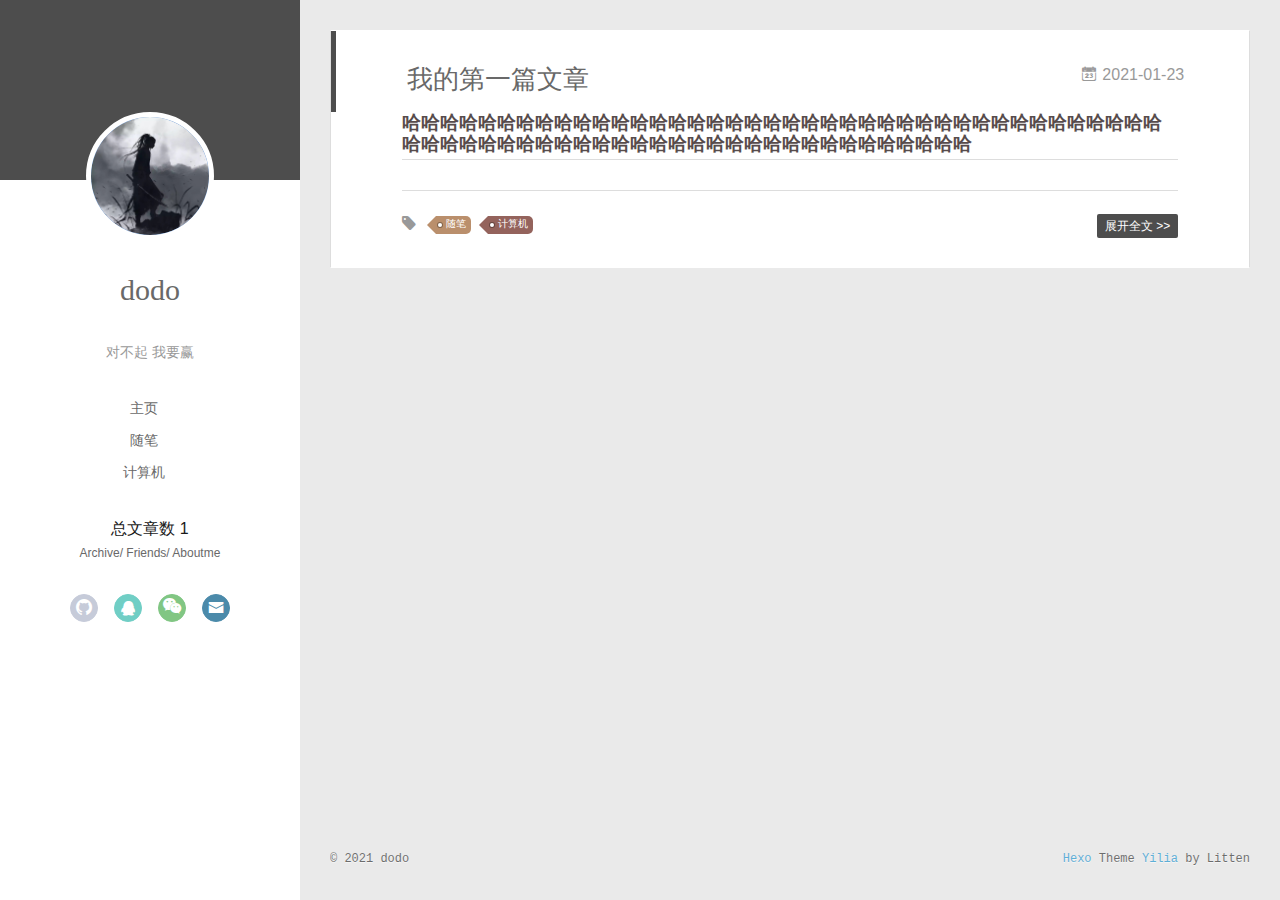
==== commit 21ed6183: "Site updated: 2021-01-23 18:45:01" ====
--- a/index.html
+++ b/index.html
@@ -57,11 +57,9 @@
 			
 				<li><a href="/">主页</a></li>
 	        
-				<li><a href="/tags/%E8%AE%A1%E7%AE%97%E6%9C%BA/">计算机</a></li>
-	        
 				<li><a href="/tags/%E9%9A%8F%E7%AC%94/">随笔</a></li>
 	        
-				<li><a href="/archives/index.html">归档</a></li>
+				<li><a href="/tags/%E8%AE%A1%E7%AE%97%E6%9C%BA/">计算机</a></li>
 	        
 			</ul>
 		</nav>
@@ -71,15 +69,15 @@
 		<nav class="header-smart-menu">
     		
     			
-    			<a q-on="click: openSlider(e, 'innerArchive')" href="javascript:void(0)">所有文章</a>
+    			<a q-on="click: openSlider(e, 'innerArchive')" href="javascript:void(0)">Archive</a>
     			
             
     			
-    			<a q-on="click: openSlider(e, 'friends')" href="javascript:void(0)">友链</a>
+    			<a q-on="click: openSlider(e, 'friends')" href="javascript:void(0)">Friends</a>
     			
             
     			
-    			<a q-on="click: openSlider(e, 'aboutme')" href="javascript:void(0)">关于我</a>
+    			<a q-on="click: openSlider(e, 'aboutme')" href="javascript:void(0)">Aboutme</a>
     			
             
 		</nav>
@@ -126,8 +124,6 @@
 			
 				
 			
-				
-			
 			
 			
 			<nav class="header-nav">
@@ -148,13 +144,11 @@
 				<ul style="width: 70%">
 				
 				
-					<li style="width: 25%"><a href="/">主页</a></li>
-		        
-					<li style="width: 25%"><a href="/tags/%E8%AE%A1%E7%AE%97%E6%9C%BA/">计算机</a></li>
-		        
-					<li style="width: 25%"><a href="/tags/%E9%9A%8F%E7%AC%94/">随笔</a></li>
-		        
-					<li style="width: 25%"><a href="/archives/index.html">归档</a></li>
+					<li style="width: 33.333333333333336%"><a href="/">主页</a></li>
+		        
+					<li style="width: 33.333333333333336%"><a href="/tags/%E9%9A%8F%E7%AC%94/">随笔</a></li>
+		        
+					<li style="width: 33.333333333333336%"><a href="/tags/%E8%AE%A1%E7%AE%97%E6%9C%BA/">计算机</a></li>
 		        
 				</ul>
 			</nav>
@@ -206,6 +200,10 @@
 			 
         		<li class="article-tag-list-item">
         			<a href="javascript:void(0)" class="js-tag article-tag-list-link color3">随笔</a>
+        		</li>
+      		 
+        		<li class="article-tag-list-item">
+        			<a href="javascript:void(0)" class="js-tag article-tag-list-link color4">计算机</a>
         		</li>
       		
 		</ul>
@@ -313,15 +311,15 @@
     
     
       
-      <li style="width: 33.333333333333336%" q-on="click: openSlider(e, 'innerArchive')"><a href="javascript:void(0)" q-class="active:innerArchive">所有文章</a></li>
-      
-        
-      
-      <li style="width: 33.333333333333336%" q-on="click: openSlider(e, 'friends')"><a href="javascript:void(0)" q-class="active:friends">友链</a></li>
-      
-        
-      
-      <li style="width: 33.333333333333336%" q-on="click: openSlider(e, 'aboutme')"><a href="javascript:void(0)" q-class="active:aboutme">关于我</a></li>
+      <li style="width: 33.333333333333336%" q-on="click: openSlider(e, 'innerArchive')"><a href="javascript:void(0)" q-class="active:innerArchive">Archive</a></li>
+      
+        
+      
+      <li style="width: 33.333333333333336%" q-on="click: openSlider(e, 'friends')"><a href="javascript:void(0)" q-class="active:friends">Friends</a></li>
+      
+        
+      
+      <li style="width: 33.333333333333336%" q-on="click: openSlider(e, 'aboutme')"><a href="javascript:void(0)" q-class="active:aboutme">Aboutme</a></li>
       
         
     </ul>
@@ -343,6 +341,10 @@
              
               <li class="article-tag-list-item">
                 <a href="javascript:void(0)" class="js-tag color3">随笔</a>
+              </li>
+             
+              <li class="article-tag-list-item">
+                <a href="javascript:void(0)" class="js-tag color4">计算机</a>
               </li>
             
             <div class="clearfix"></div>
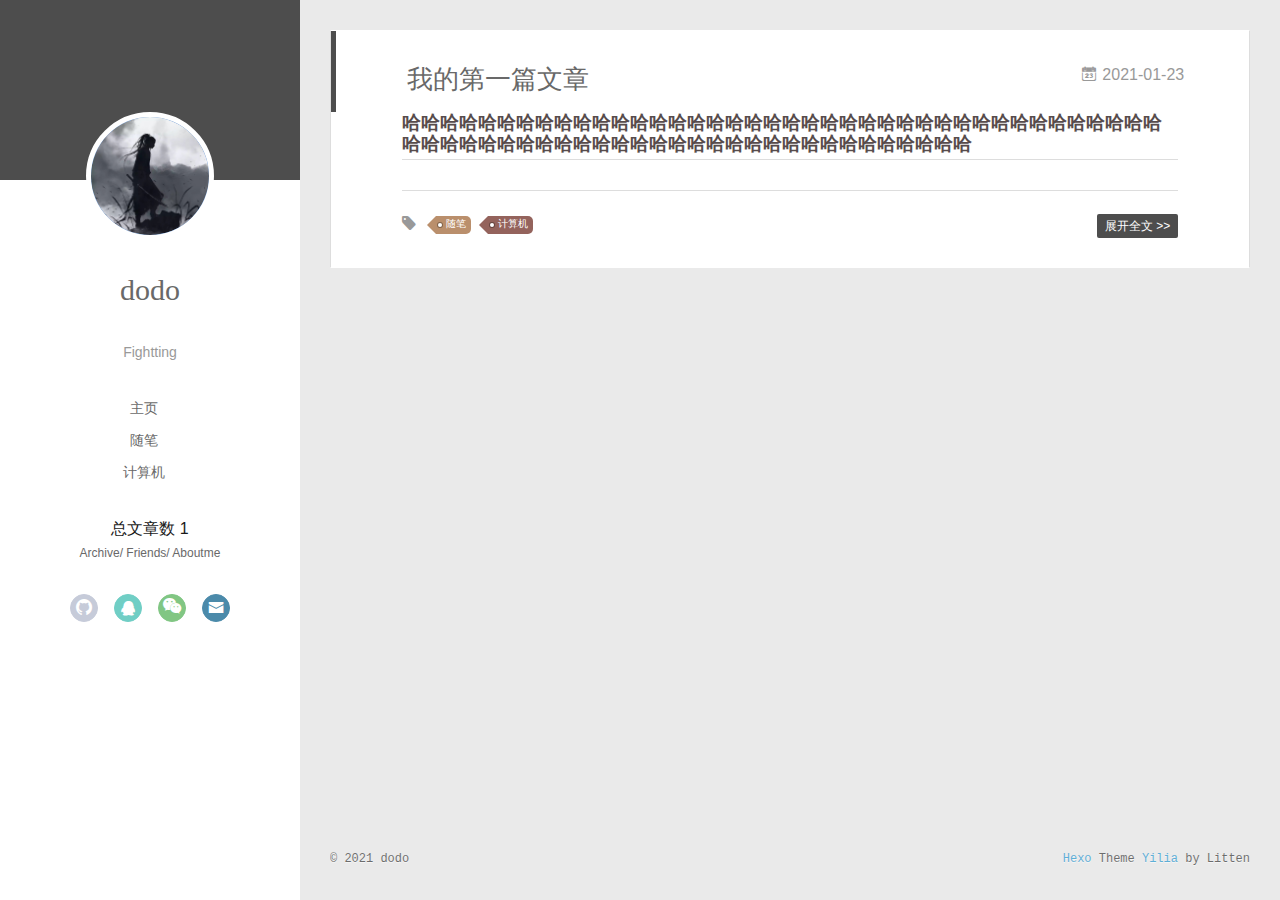
==== commit ddee5beb: "Site updated: 2021-01-23 20:13:04" ====
--- a/index.html
+++ b/index.html
@@ -49,7 +49,7 @@
 		  <h1 class="header-author"><a href="/">dodo</a></h1>
 		</hgroup>
 		
-		<p class="header-subtitle">对不起 我要赢</p>
+		<p class="header-subtitle">Fightting</p>
 		
 
 		<nav class="header-menu">
@@ -114,7 +114,7 @@
 			  <h1 class="header-author js-header-author">dodo</h1>
 			</hgroup>
 			
-			<p class="header-subtitle"><i class="icon icon-quo-left"></i>对不起 我要赢<i class="icon icon-quo-right"></i></p>
+			<p class="header-subtitle"><i class="icon icon-quo-left"></i>Fightting<i class="icon icon-quo-right"></i></p>
 			
 			
 			
@@ -261,7 +261,8 @@
     </div>
   </div>
 </footer>
-
+<!--页面点击小红心-->
+<script type="text/javascript" src="/love.js"></script>
     </div>
     <script>
 	var yiliaConfig = {
@@ -411,7 +412,7 @@
     
     	<section class="tools-section tools-section-me" q-show="aboutme">
   	  	
-  	  		<div class="aboutme-wrap" id="js-aboutme">一个正在成长的man。&lt;br&gt;&lt;br&gt;我的QQ:2309106919</div>
+  	  		<div class="aboutme-wrap" id="js-aboutme">一个正在成长的man。</div>
   	  	
     	</section>
     
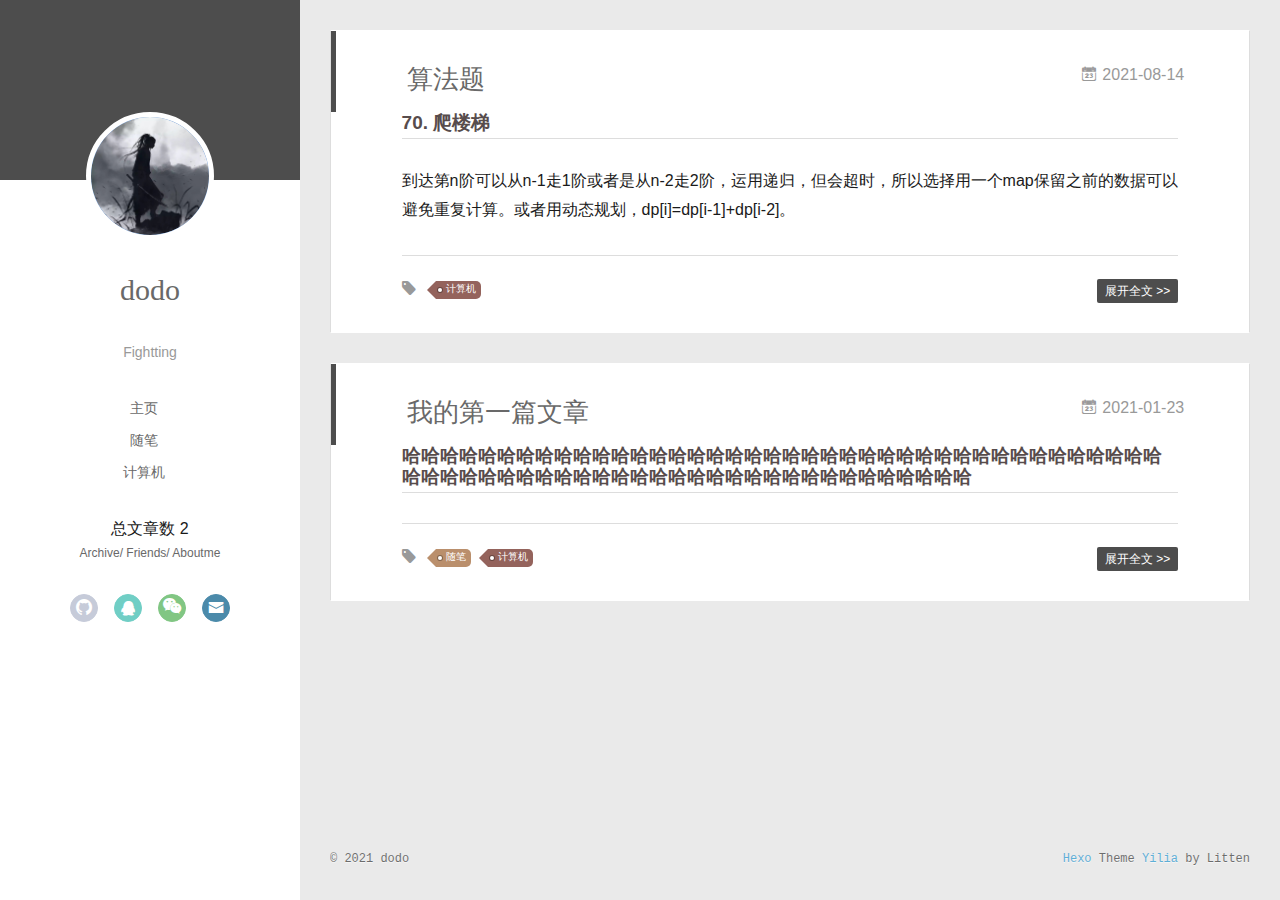
==== commit 25e1c7cb: "Site updated: 2021-08-14 15:09:58" ====
--- a/index.html
+++ b/index.html
@@ -64,7 +64,7 @@
 			</ul>
 		</nav>
 		<nav>
-   			 总文章数 1
+   			 总文章数 2
 		</nav>
 		<nav class="header-smart-menu">
     		
@@ -164,6 +164,80 @@
           </div>
           <div id="js-content" class="content-ll">
             
+  
+    <article id="post-算法题" class="article article-type-post  article-index" itemscope itemprop="blogPost">
+  <div class="article-inner">
+    
+      <header class="article-header">
+        
+  
+    <h1 itemprop="name">
+      <a class="article-title" href="/2021/08/14/%E7%AE%97%E6%B3%95%E9%A2%98/">算法题</a>
+    </h1>
+  
+
+        
+        <a href="/2021/08/14/%E7%AE%97%E6%B3%95%E9%A2%98/" class="archive-article-date">
+  	<time datetime="2021-08-14T07:04:38.000Z" itemprop="datePublished"><i class="icon-calendar icon"></i>2021-08-14</time>
+</a>
+        
+      </header>
+    
+    <div class="article-entry" itemprop="articleBody">
+      
+        <h3 id="70-爬楼梯"><a href="#70-爬楼梯" class="headerlink" title="70. 爬楼梯"></a>70. 爬楼梯</h3><p>到达第n阶可以从n-1走1阶或者是从n-2走2阶，运用递归，但会超时，所以选择用一个map保留之前的数据可以避免重复计算。或者用动态规划，dp[i]=dp[i-1]+dp[i-2]。
+        
+      
+
+      
+    </div>
+    <div class="article-info article-info-index">
+      
+      
+	<div class="article-tag tagcloud">
+		<i class="icon-price-tags icon"></i>
+		<ul class="article-tag-list">
+			 
+        		<li class="article-tag-list-item">
+        			<a href="javascript:void(0)" class="js-tag article-tag-list-link color4">计算机</a>
+        		</li>
+      		
+		</ul>
+	</div>
+
+      
+
+      
+        <p class="article-more-link">
+          <a class="article-more-a" href="/2021/08/14/%E7%AE%97%E6%B3%95%E9%A2%98/">展开全文 >></a>
+        </p>
+      
+
+      
+      <div class="clearfix"></div>
+    </div>
+  </div>
+</article>
+
+<aside class="wrap-side-operation">
+    <div class="mod-side-operation">
+        
+        <div class="jump-container" id="js-jump-container" style="display:none;">
+            <a href="javascript:void(0)" class="mod-side-operation__jump-to-top">
+                <i class="icon-font icon-back"></i>
+            </a>
+            <div id="js-jump-plan-container" class="jump-plan-container" style="top: -11px;">
+                <i class="icon-font icon-plane jump-plane"></i>
+            </div>
+        </div>
+        
+        
+    </div>
+</aside>
+
+
+
+
   
     <article id="post-我的第一篇文章" class="article article-type-post  article-index" itemscope itemprop="blogPost">
   <div class="article-inner">
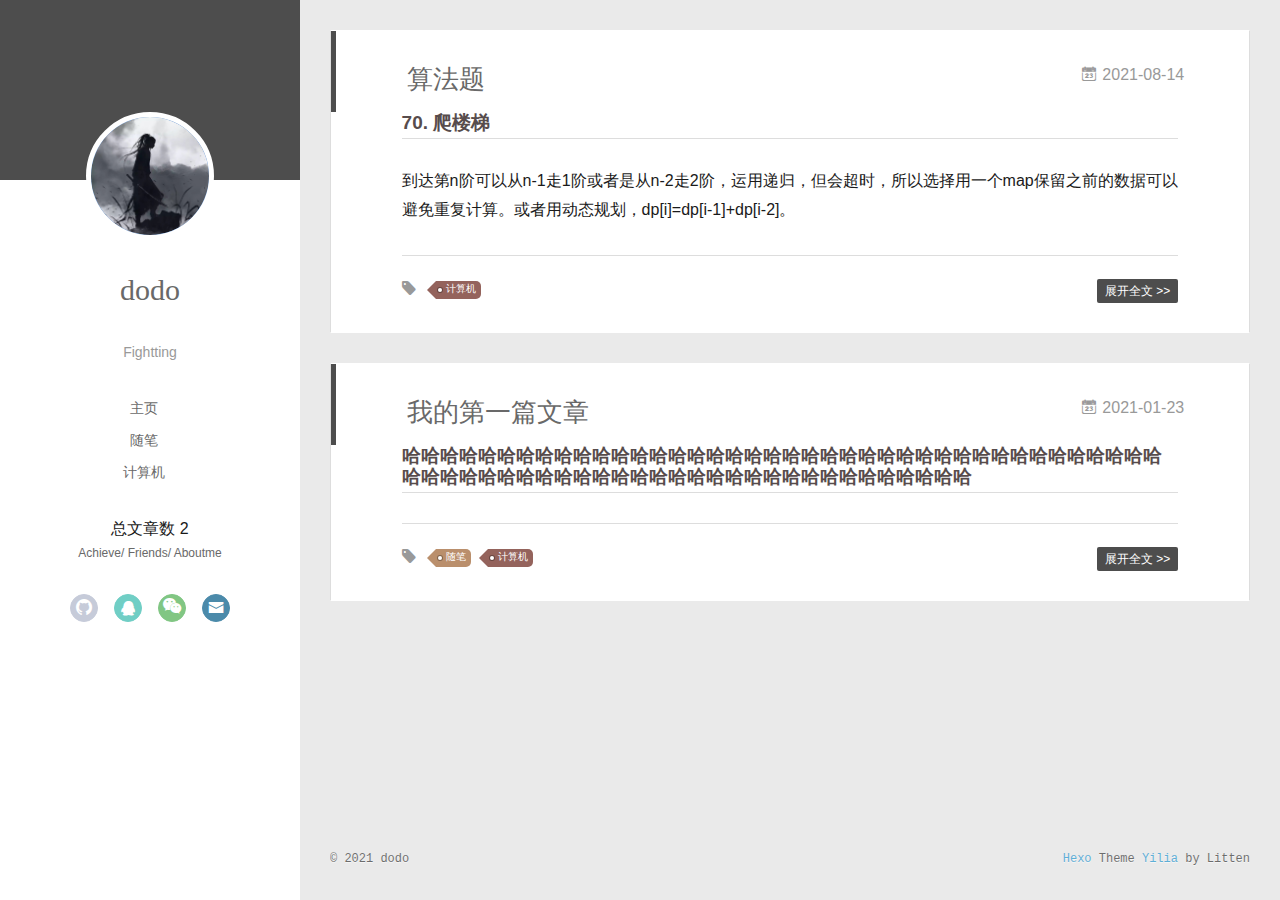
==== commit fdd11ac7: "Site updated: 2021-08-14 15:14:49" ====
--- a/index.html
+++ b/index.html
@@ -69,7 +69,7 @@
 		<nav class="header-smart-menu">
     		
     			
-    			<a q-on="click: openSlider(e, 'innerArchive')" href="javascript:void(0)">Archive</a>
+    			<a q-on="click: openSlider(e, 'innerArchive')" href="javascript:void(0)">Achieve</a>
     			
             
     			
@@ -386,7 +386,7 @@
     
     
       
-      <li style="width: 33.333333333333336%" q-on="click: openSlider(e, 'innerArchive')"><a href="javascript:void(0)" q-class="active:innerArchive">Archive</a></li>
+      <li style="width: 33.333333333333336%" q-on="click: openSlider(e, 'innerArchive')"><a href="javascript:void(0)" q-class="active:innerArchive">Achieve</a></li>
       
         
       
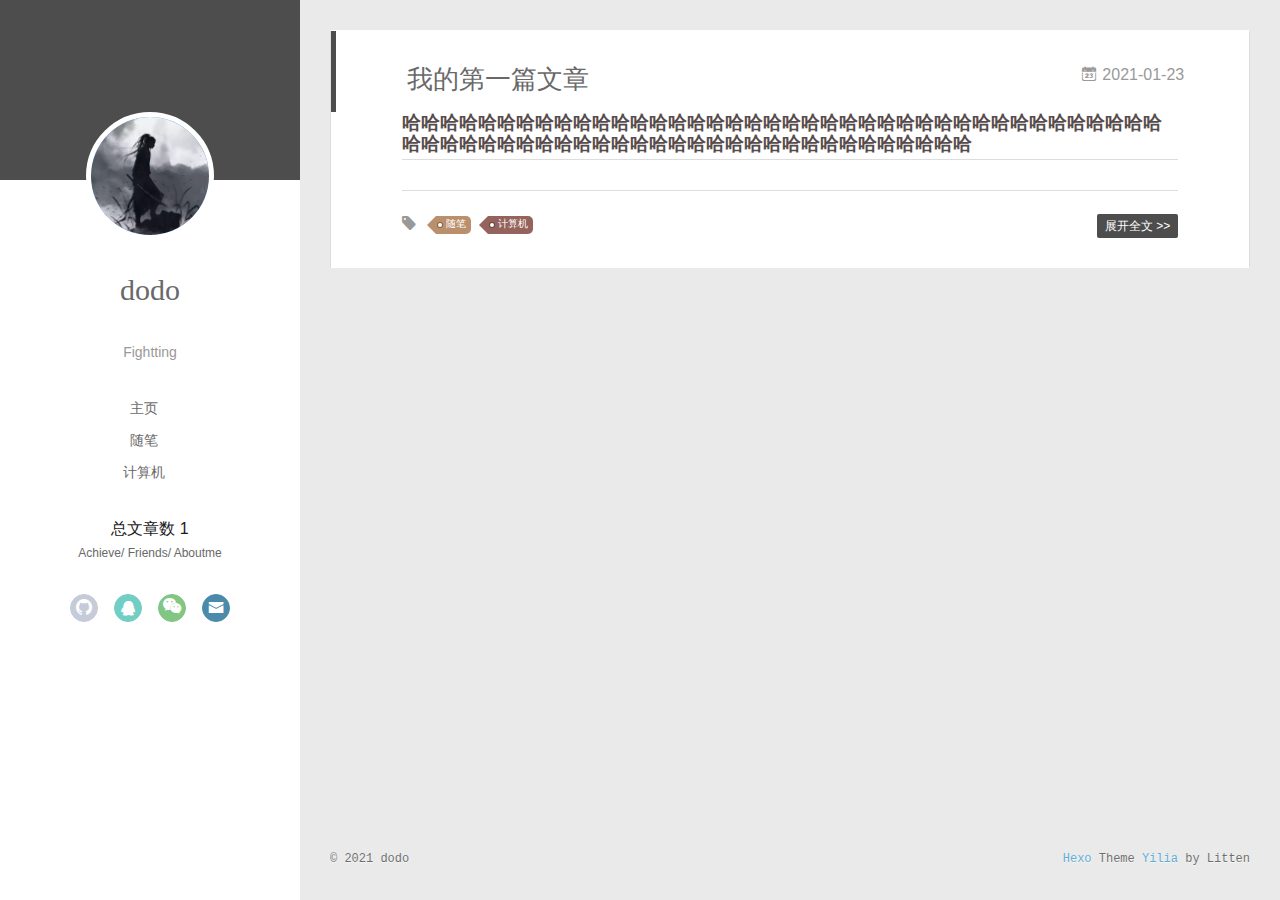
==== commit e3e972ce: "Site updated: 2021-08-14 15:30:53" ====
--- a/index.html
+++ b/index.html
@@ -64,7 +64,7 @@
 			</ul>
 		</nav>
 		<nav>
-   			 总文章数 2
+   			 总文章数 1
 		</nav>
 		<nav class="header-smart-menu">
     		
@@ -164,80 +164,6 @@
           </div>
           <div id="js-content" class="content-ll">
             
-  
-    <article id="post-算法题" class="article article-type-post  article-index" itemscope itemprop="blogPost">
-  <div class="article-inner">
-    
-      <header class="article-header">
-        
-  
-    <h1 itemprop="name">
-      <a class="article-title" href="/2021/08/14/%E7%AE%97%E6%B3%95%E9%A2%98/">算法题</a>
-    </h1>
-  
-
-        
-        <a href="/2021/08/14/%E7%AE%97%E6%B3%95%E9%A2%98/" class="archive-article-date">
-  	<time datetime="2021-08-14T07:04:38.000Z" itemprop="datePublished"><i class="icon-calendar icon"></i>2021-08-14</time>
-</a>
-        
-      </header>
-    
-    <div class="article-entry" itemprop="articleBody">
-      
-        <h3 id="70-爬楼梯"><a href="#70-爬楼梯" class="headerlink" title="70. 爬楼梯"></a>70. 爬楼梯</h3><p>到达第n阶可以从n-1走1阶或者是从n-2走2阶，运用递归，但会超时，所以选择用一个map保留之前的数据可以避免重复计算。或者用动态规划，dp[i]=dp[i-1]+dp[i-2]。
-        
-      
-
-      
-    </div>
-    <div class="article-info article-info-index">
-      
-      
-	<div class="article-tag tagcloud">
-		<i class="icon-price-tags icon"></i>
-		<ul class="article-tag-list">
-			 
-        		<li class="article-tag-list-item">
-        			<a href="javascript:void(0)" class="js-tag article-tag-list-link color4">计算机</a>
-        		</li>
-      		
-		</ul>
-	</div>
-
-      
-
-      
-        <p class="article-more-link">
-          <a class="article-more-a" href="/2021/08/14/%E7%AE%97%E6%B3%95%E9%A2%98/">展开全文 >></a>
-        </p>
-      
-
-      
-      <div class="clearfix"></div>
-    </div>
-  </div>
-</article>
-
-<aside class="wrap-side-operation">
-    <div class="mod-side-operation">
-        
-        <div class="jump-container" id="js-jump-container" style="display:none;">
-            <a href="javascript:void(0)" class="mod-side-operation__jump-to-top">
-                <i class="icon-font icon-back"></i>
-            </a>
-            <div id="js-jump-plan-container" class="jump-plan-container" style="top: -11px;">
-                <i class="icon-font icon-plane jump-plane"></i>
-            </div>
-        </div>
-        
-        
-    </div>
-</aside>
-
-
-
-
   
     <article id="post-我的第一篇文章" class="article article-type-post  article-index" itemscope itemprop="blogPost">
   <div class="article-inner">
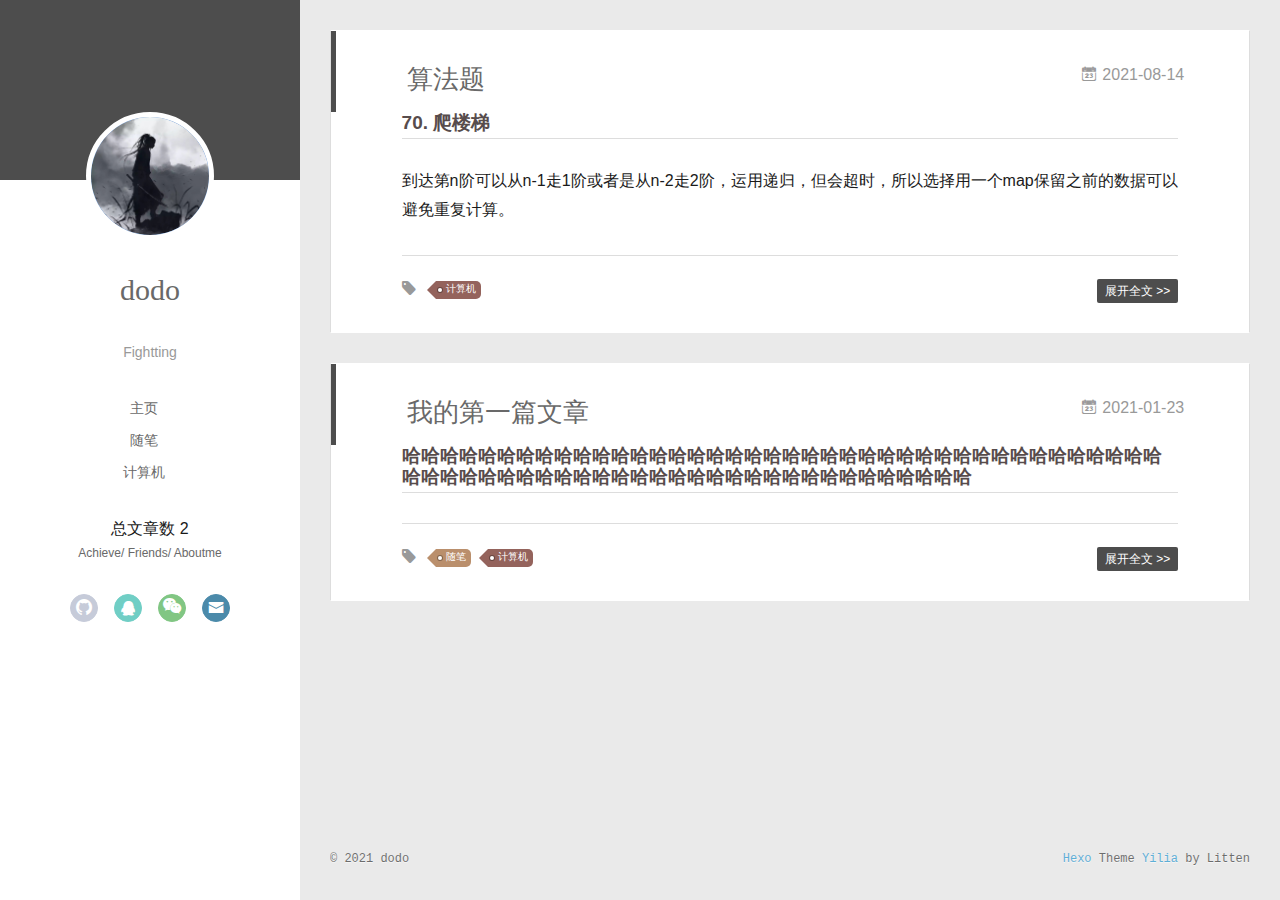
==== commit 4be9c07a: "Site updated: 2021-08-14 16:00:08" ====
--- a/index.html
+++ b/index.html
@@ -64,7 +64,7 @@
 			</ul>
 		</nav>
 		<nav>
-   			 总文章数 1
+   			 总文章数 2
 		</nav>
 		<nav class="header-smart-menu">
     		
@@ -164,6 +164,80 @@
           </div>
           <div id="js-content" class="content-ll">
             
+  
+    <article id="post-算法题" class="article article-type-post  article-index" itemscope itemprop="blogPost">
+  <div class="article-inner">
+    
+      <header class="article-header">
+        
+  
+    <h1 itemprop="name">
+      <a class="article-title" href="/2021/08/14/%E7%AE%97%E6%B3%95%E9%A2%98/">算法题</a>
+    </h1>
+  
+
+        
+        <a href="/2021/08/14/%E7%AE%97%E6%B3%95%E9%A2%98/" class="archive-article-date">
+  	<time datetime="2021-08-14T07:04:38.000Z" itemprop="datePublished"><i class="icon-calendar icon"></i>2021-08-14</time>
+</a>
+        
+      </header>
+    
+    <div class="article-entry" itemprop="articleBody">
+      
+        <h3 id="70-爬楼梯"><a href="#70-爬楼梯" class="headerlink" title="70. 爬楼梯"></a>70. 爬楼梯</h3><p>到达第n阶可以从n-1走1阶或者是从n-2走2阶，运用递归，但会超时，所以选择用一个map保留之前的数据可以避免重复计算。
+        
+      
+
+      
+    </div>
+    <div class="article-info article-info-index">
+      
+      
+	<div class="article-tag tagcloud">
+		<i class="icon-price-tags icon"></i>
+		<ul class="article-tag-list">
+			 
+        		<li class="article-tag-list-item">
+        			<a href="javascript:void(0)" class="js-tag article-tag-list-link color4">计算机</a>
+        		</li>
+      		
+		</ul>
+	</div>
+
+      
+
+      
+        <p class="article-more-link">
+          <a class="article-more-a" href="/2021/08/14/%E7%AE%97%E6%B3%95%E9%A2%98/">展开全文 >></a>
+        </p>
+      
+
+      
+      <div class="clearfix"></div>
+    </div>
+  </div>
+</article>
+
+<aside class="wrap-side-operation">
+    <div class="mod-side-operation">
+        
+        <div class="jump-container" id="js-jump-container" style="display:none;">
+            <a href="javascript:void(0)" class="mod-side-operation__jump-to-top">
+                <i class="icon-font icon-back"></i>
+            </a>
+            <div id="js-jump-plan-container" class="jump-plan-container" style="top: -11px;">
+                <i class="icon-font icon-plane jump-plane"></i>
+            </div>
+        </div>
+        
+        
+    </div>
+</aside>
+
+
+
+
   
     <article id="post-我的第一篇文章" class="article article-type-post  article-index" itemscope itemprop="blogPost">
   <div class="article-inner">
